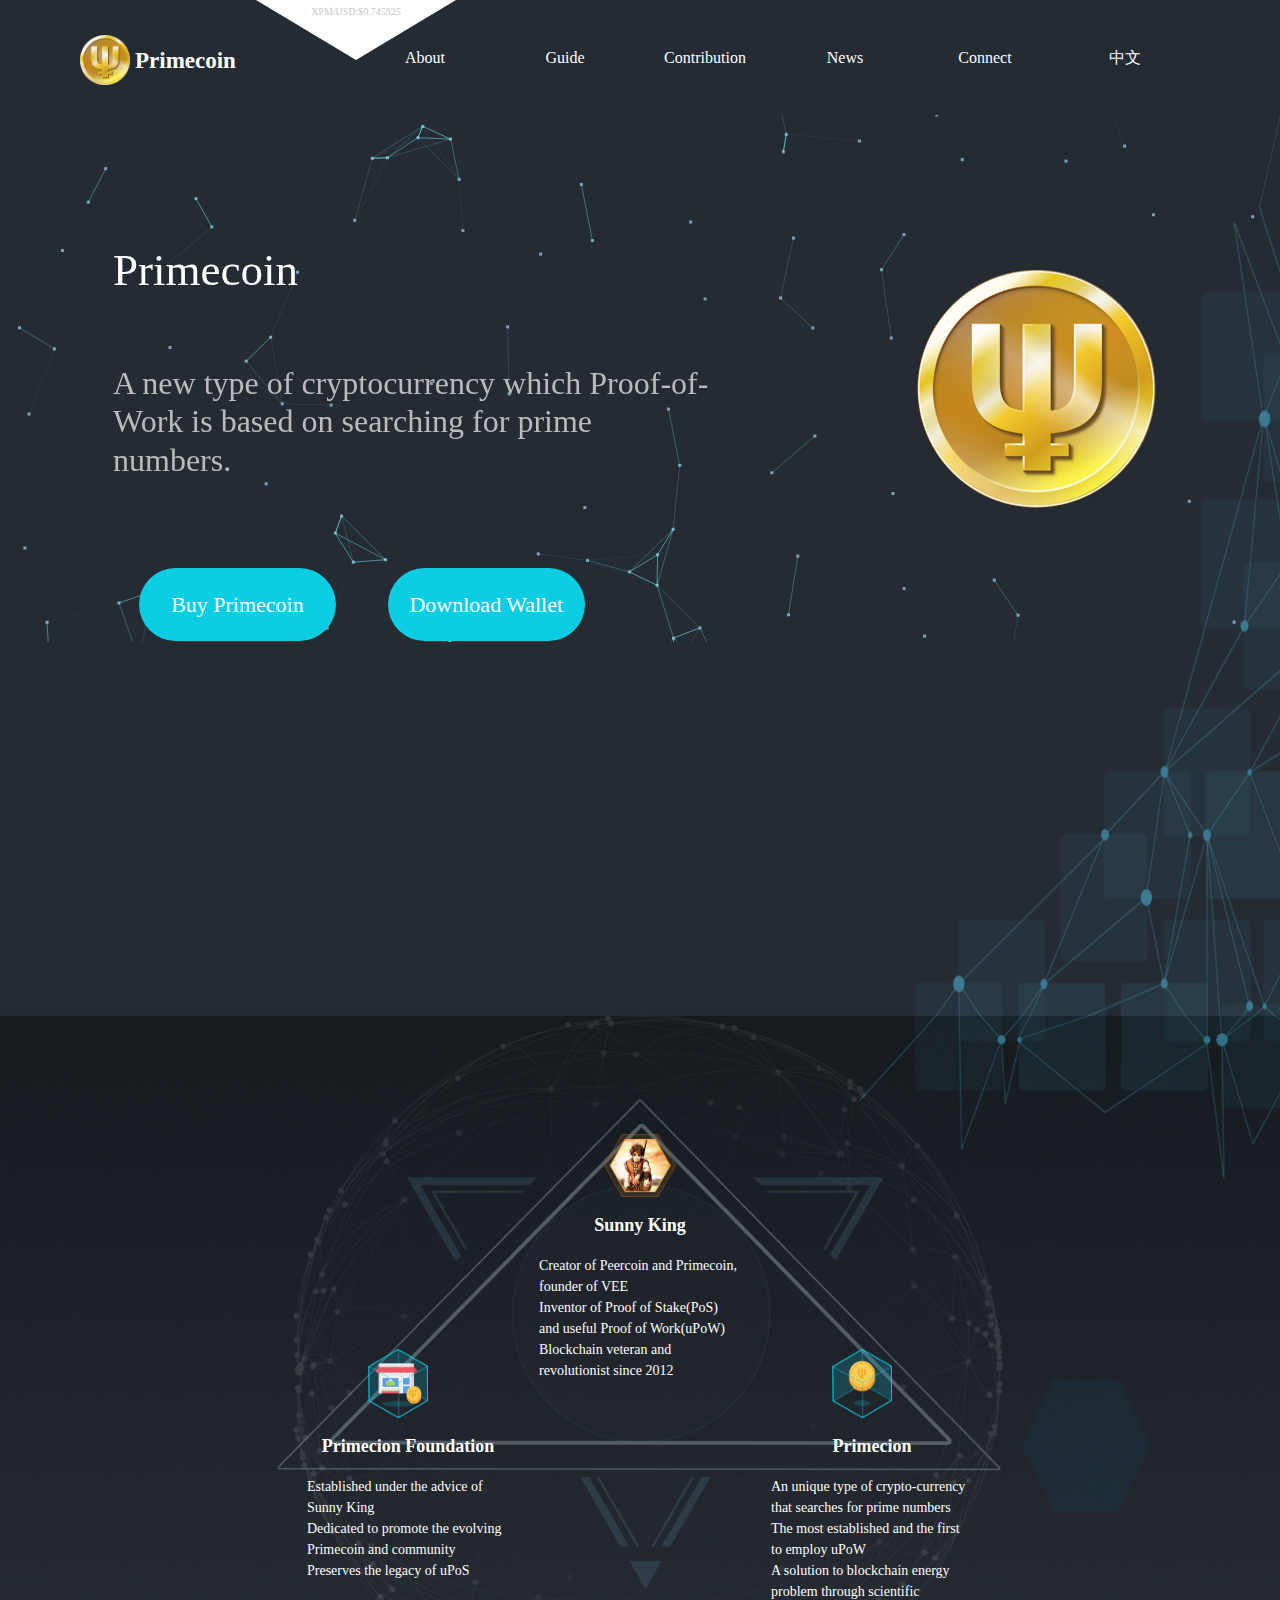
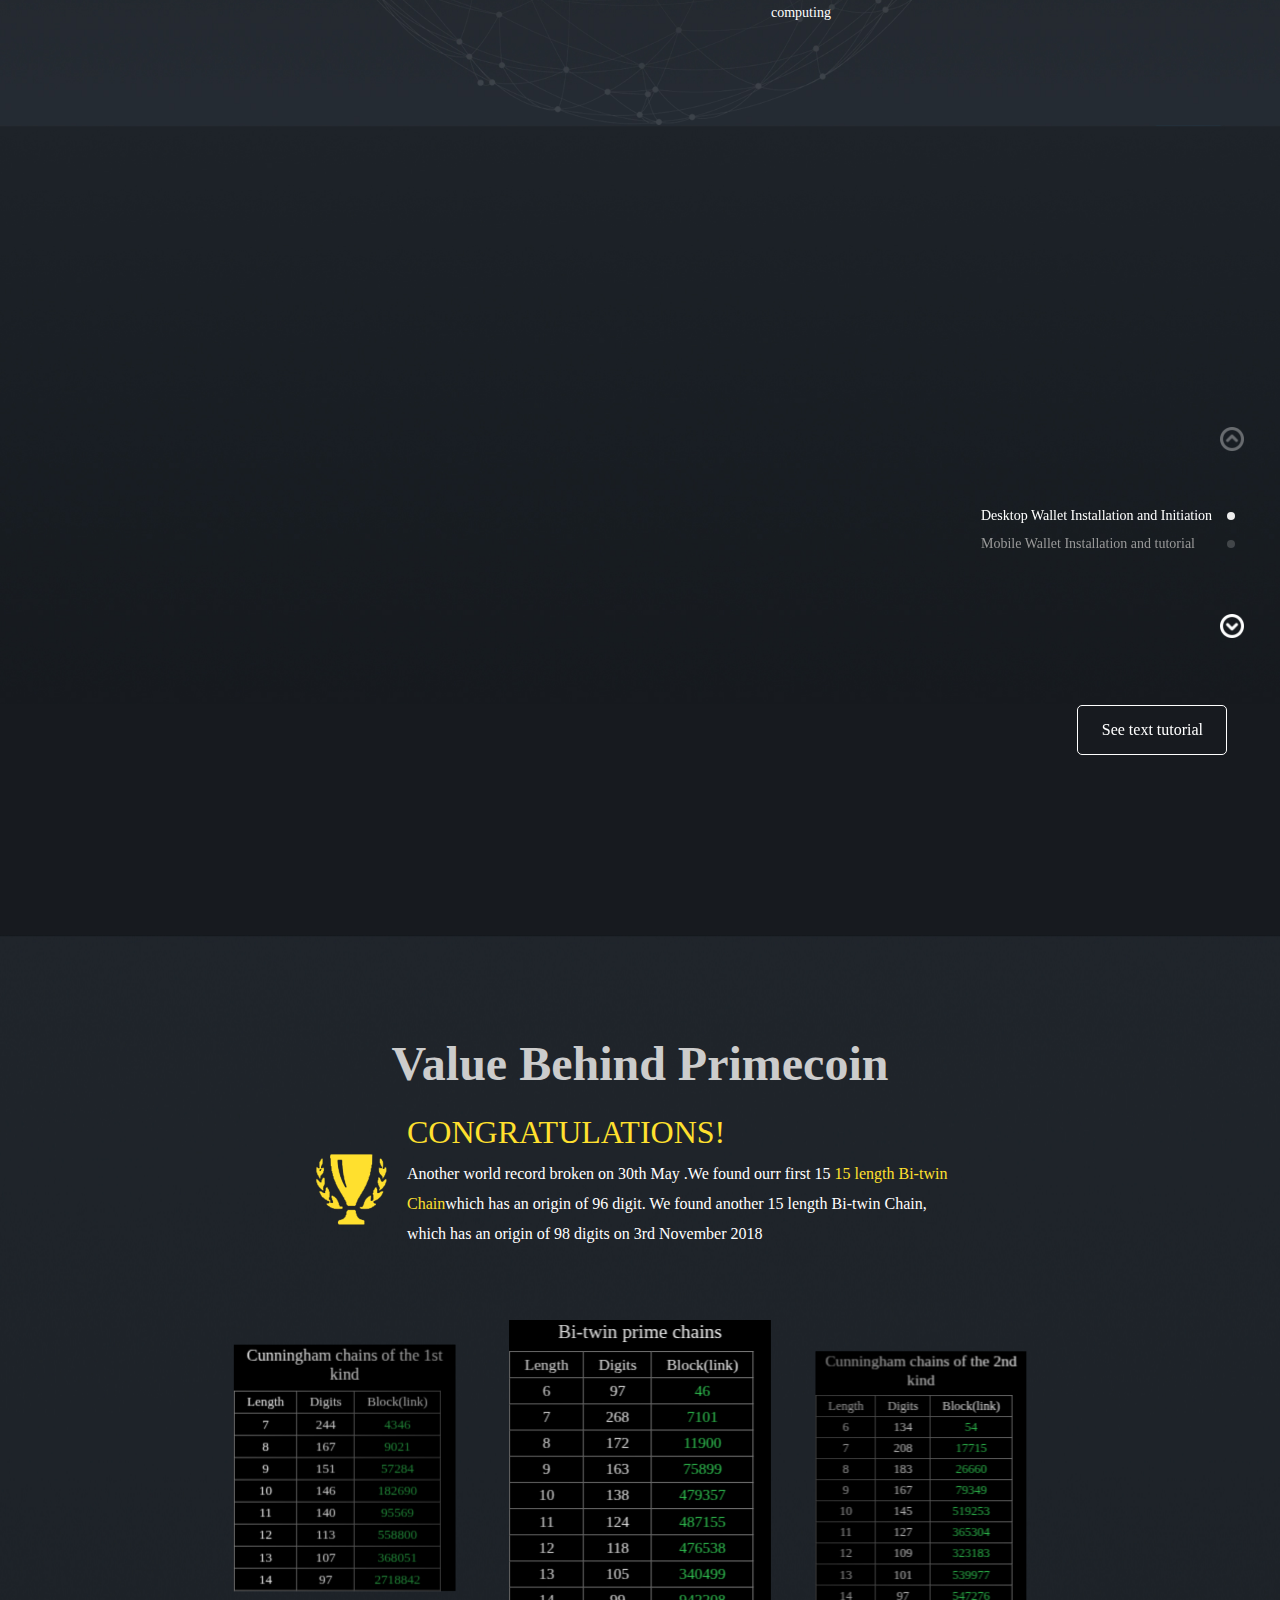
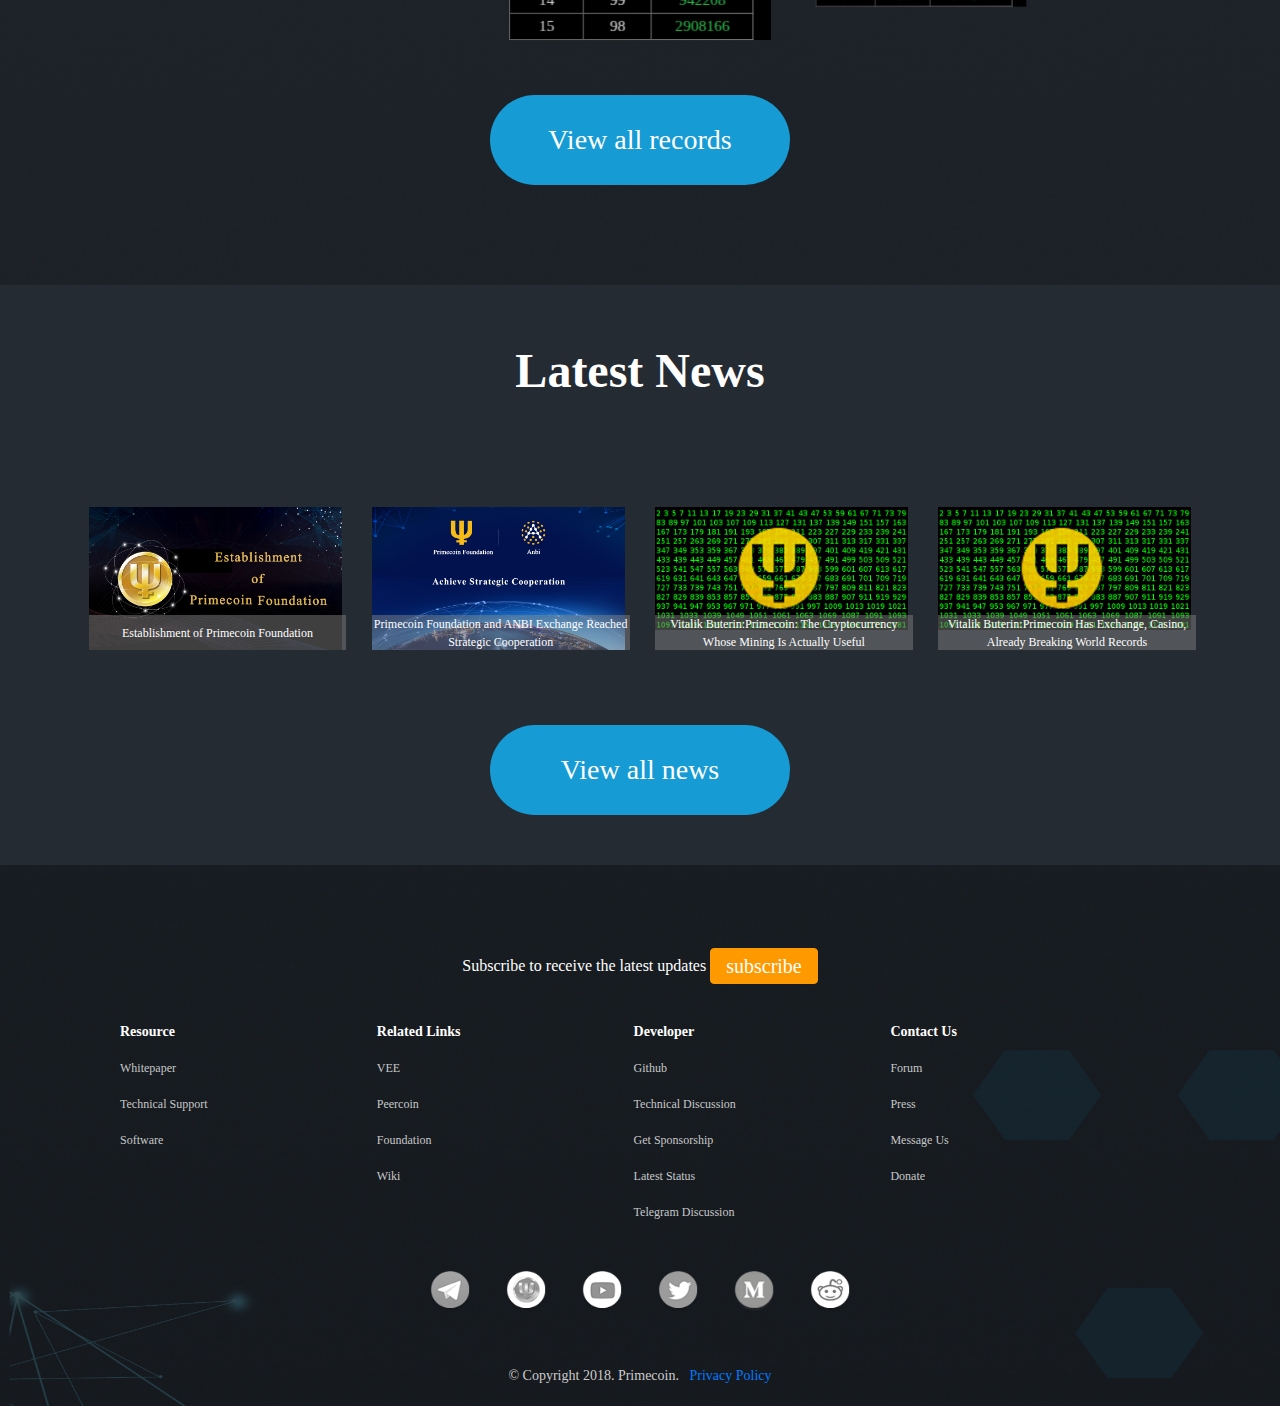
==== index.html @ 9e5e09ff "update" ====
<!DOCTYPE html>
<html lang="en">
<head>
    <meta charset="UTF-8">
    <meta name="viewport" content="maximum-scale=1.0,minimum-scale=1.0,user-scalable=0,width=device-width,initial-scale=1.0"/>
    <title>Primecoin</title>
    <link rel="icon" href="images/logo.png" type="image/x-icon"/>
    <link rel="stylesheet" href="css/swiper.min.css">
    <link rel="stylesheet" href="css/bootstrap.min.css">
    <link rel="stylesheet" href="css/public.css">
    <link rel="stylesheet" href="css/main.css">
    <script src="js/jquery-3.3.1.min.js"></script>
    <style type="text/css">
        #none ,#iphone ,#swiper-iphone{
            display: none;
        }

        .swiper-container {
            width: 100%;
            height:90vh;
            background:url("images/index3.jpg") no-repeat;
            background-size: 100% auto;
        }

        .swiper-slide {
            color: #ffffff;
            display: -webkit-box;
            display: -ms-flexbox;
            display: -webkit-flex;
            display: flex;
            -webkit-box-pack: center;
            -ms-flex-pack: center;
            -webkit-justify-content: center;
            justify-content: center;
            -webkit-box-align: center;
            -ms-flex-align: center;
            -webkit-align-items: center;
            align-items: center;
        }
        .swiper-container  .swiper-slide{
            justify-content: left;
            padding: 60px 100px;
            box-sizing: border-box;
        }
        .swiper-slide iframe{
            height:500px;

        }
        .swiper-slide .text{
            position: fixed;
            left:83%;
        }
        .swiper-container-vertical>.swiper-pagination-bullets{

            right:45px;
        }
        .swiper-container-vertical>.swiper-pagination-bullets .swiper-pagination-bullet{
            margin: 20px 0;

        }
        .swiper-pagination-bullet-active{
            background: #ffffff;
        }
        .swiper-pagination-bullet{
            background:#eeeeee;
        }
        .swiper-container1 {
            width: 100%;
            padding-top: 50px;
            padding-bottom: 50px;
        }
        .swiper-container1  .swiper-slide {
            background-position: center;
            background-size: cover;
             width:270px;
            background:#000;

        }
        .swiper-button-next, .swiper-button-prev{
            top:93%;
        }
        .swiper-button-next{
            left:55%;
        }
        .swiper-button-prev{
            left:10%;
        }
         #prev,  #next{
            position: absolute;
            width: 24px;
            height: 24px;
            top:40%;
            left: calc(100% - 60px);
            background-size: 24px 24px;
            background-image: url("images/Arrow up.png");

        }
        .swiper-container1 {
            width: 100%;
            padding-top: 50px;
            padding-bottom: 50px;
        }
        .swiper-container1 .swiper-slide {
            background-position: center;
            background-size: cover;
            display: block;
            margin: 0 auto;

        }
         #next {
            position: absolute;
            top: 63%;
             background-image: url("images/Arrow Down.png");
        }
         .list{
             position: fixed;
             margin-left:70%;
             line-height: 28px;
             font-size: 14px;
             color: #999999;
         }
         .f{
             color: #fff;
         }
        .button{
             width:150px;
             height: 50px;
             margin-top: 400px;
             display: flex;
             justify-content: center;
             align-items: center;
             border: 1px solid #fff;
             border-radius:5px;
         }
        .Button:hover{
              background-color: #169BD5;
          }
        .Button1:hover{
            background-color: #169BD5;
        }
        h2{
            color: #FF9900;
        }
        table td{
            padding:1px 15px;
        }
        table tr td:nth-child(3){
            color:#34ce57;
        }
        .triangle_border_down{
            width:0;
            height:0;
            border-width:60px 100px 0px;
            border-style:solid;
            border-color:#fff transparent transparent;
            position: absolute;
            top:0;
            /*left: 280px;*/
            font-size:10px;
            display: none;


        }
        .triangle_border_down .price{
            color: #c6c8ca;
            display: block;
            width: 100px;
            position: absolute;
            top:-56px;
            left: -50px;
            text-align: center;
        }
        .triangle_border_down .rise{
            color: #1c7430;
            display: block;
            width: 100px;
            position: absolute;
            top:-35px;
            left:-50px;
            text-align: center;
        }
        .news-bottom{
         padding: 50px;
         box-sizing: border-box;
         background-color: rgba(36, 43, 51, 1);
     }
        .news-bottom-container{
            margin-top: 100px;
     }
        .news-bottom-container a{
            padding-left: 15px;
            padding-right: 15px;
        }
        .news-bottom-container .title{
            width:91%;
            font-size: 12px;
            color: #ffffff;
        }

        .swiper-pagination-custom {
            bottom: 10px;
            left: 0;
            width: 100%;
        }
        .col-md-9{
            max-width: 65%;
        }
        .col-md-3{
            max-width: 24%;
        }

        @media screen and (max-width:768px){
           #none ,#iphone ,#swiper-iphone{
               display: block;
           }
            #block , #web ,#swiper-web{
                display: none;
            }
            .swiper-container  .swiper-slide{
                justify-content: left;
                padding:20px;
            }
            .swiper-slide iframe{
                height: 200px;
            }
            .swiper-container   .swiper-slide p{
                max-height:200px;
                overflow-y: scroll;
                font-size: 12px;
                margin-bottom: 0px;
            }
            .list{
                position: relative;
                margin-left:45px;
                font-size: 12px;
            }

            #prev1,  #next1{
                position: absolute;
                width: 24px;
                height: 24px;
                top:83%;
                left: calc(100% - 60px);
                background-size: 24px 24px;
                background-image: url("images/Arrow up.png");
                outline: none;

            }
            #next1 {
                position: absolute;
                top:95%;
                background-image: url("images/Arrow Down.png");
            }
            .swiper-container-vertical>.swiper-pagination-bullets{
                top:88%;
            }
            .news-bottom {
                padding: 0px;
                padding-top: 20px;
            }
            .news-bottom-container{
                margin-top: 50px;
            }
            .news-bottom-container a{
                padding-left:0px;
                padding-right:0px;
                margin-bottom: 20px;
            }
            .news-bottom-container .title{
                width:100%;
                font-size: 10px;
            }
            .primes-button{
                margin-top: 100px;
            }
            .index-contribution h1 , .news-bottom-title{
                font-size: 30px;
            }
            .index-contribution .text h2 {
                font-size: 26px;
            }
            .index-contribution .text span{
                font-size: 20px;
            }
            .primes-button {
                width: 242px;
                height:60px;
                font-size: 22px;
            }
            .col-md-3{
               max-width: 80%;
            }
            .triangle_border_down{
                border-width:40px 70px 0px;
                font-size:10px;
            }
            .triangle_border_down .price{
                color: #c6c8ca;
                position: absolute;
                top:-40px;
                left: -50px;


            }
            .triangle_border_down .rise{
                color: #1c7430;
                position: absolute;
                top:-25px;
            }

        }
        @media screen and (min-width:1920px){
            .news-bottom-container .title {
                width: 93%;
            }
            .col-md-3{
                max-width: 24%;
            }
        }
        .getAbout{
            position: absolute;
            top: 65vh;
            z-index: -10;
        }

    </style>


</head>

<body>
<nav class="navbar navbar-expand-lg navbar-light bg-light">
    <a class="navbar-brand" href="index.html" id="nav">
        <img src="images/logo.png" alt="">
        <span>Primecoin</span>
    </a>
    <div class="triangle_border_down" id="div_ov_y">
        <p class="price">XPM/USD:$0.745925</p>
        <P class="rise" id="Rise" ></P>
    </div>

    <button class="navbar-toggler" type="button" data-toggle="collapse" data-target="#navbarNavDropdown" aria-controls="navbarNavDropdown" aria-expanded="false" aria-label="Toggle navigation">
        <span class="navbar-toggler-icon"></span>
    </button>
   <!--web-->
    <div class="collapse navbar-collapse" id="navbarNavDropdown">
        <ul class="navbar-nav">
            <li class="nav-item">
                <a class="nav-link td" href="#about" id="toAbout1">About <span class="sr-only">(current)</span></a>
            </li>
            <li class="nav-item">
                <a class="nav-link td" href="#guide" id="toGuide1">Guide</a>
            </li>
            <li class="nav-item">
            <a class="nav-link td" href="#contribution" id="toContribution1">Contribution</a>
        </li>
            <li class="nav-item">
                <a class="nav-link td" href="#news" id="toNews1" >News</a>
            </li>
            <li class="nav-item">
                <a class="nav-link td" href="#connect" id="toConnect1">Connect</a>
            </li>
            <li class="nav-item ">
                <a class="nav-link td" href=" http://www.primecoin.today/"target="_blank" >中文</a>
            </li>
        </ul>
    </div>
</nav>
<script>
  changeDivWidth();
  function changeDivWidth(){
    var lw=$('#nav').offset().left;
    var w = document.getElementById('nav').clientWidth;//获取宽度
    document.getElementById("div_ov_y").style.left=w+lw+20+"px";

  }
</script>
<!--iphone-->
<div class="navBar" id="navBar">
    <ul class="navBar-nav row justify-content-center" id="navBar-nav">
        <li class="nav-item col-2 col-md-2">
            <a class="nav-link td" href="#about" id="toAbout">About</a>
        </li>
        <li class="nav-item col-2 col-md-2">
            <a class="nav-link td" href="index.html#guide" id="toGuide">Guide</a>
        </li>
        <li class="nav-item col-2 col-md-2">
            <a class="nav-link td" href="#contribution" id="toContribution">Contribution</a>
        </li>
        <li class="nav-item col-2 col-md-2">
            <a class="nav-link td" href="#news" id="toNews" >News</a>
        </li>
        <li class="nav-item col-2 col-md-2">
            <a class="nav-link td" href="#connect" id="toConnect">Connect</a>
        </li>
        <li class="nav-item  col-2 col-md-2">
            <a class="nav-link td" href=" http://www.primecoin.today/" target="_blank">中文</a>
        </li>
    </ul>
</div>
<div id="pull">
    <img src="images/takeIn.png" alt="">
</div>
<div id="warp">
    <div class="mydiv row">
        <div class="right col-12 col-md-4" id="iphone">
            <img src="images/logo.png">
        </div>

        <div class="left  col-12 col-md-8 row">
            <h1 class="f">Primecoin</h1>
            <h2 class="b">A  new type of cryptocurrency which Proof-of-Work is based on searching for prime numbers.</h2>
            <a href="https://coincodex.com/crypto/primecoin/exchanges/" class="col-12 col-md-6 col-lg-5" target="_blank"> <span class="f ">Buy Primecoin</span></a>
            <a href="download.html" class=" col-12 col-md-6 col-lg-5"><span class="f ">Download Wallet</span></a>
        </div>
        <div class="right col-12 col-md-4" id="web">
            <img src="images/logo.png">
        </div>
        <!--canvas-->
    <div id="mydiv"></div>
        <a  name="about" class="getAbout"></a>
    </div>
    <div class="index-Two">
    <div class=" index-content f row" id="block">
        <ul class=" col-md-4 col-12 found">
            <a href="about.html#foundation">
                <img src="images/tubiao_Foundation.png" class="img-f">
                <li>
                    <p class="p">Primecion Foundation</p>
                    <p>Established under the advice of Sunny King
                        <br>Dedicated to promote the evolving Primecoin and community
                        <br>Preserves the legacy of uPoS</p>
                </li> </a>
        </ul>
        <ul class=" col-md-4 col-12 sk">
            <a href="about.html#sk" >
                <img src="images/tubiao_sk.png" class="img-s">
                <li>
                    <p class="p"> Sunny King</p>
                    <p>Creator of Peercoin and Primecoin, founder of VEE
                        <br>Inventor of Proof of Stake(PoS) and useful Proof of Work(uPoW)
                        <br>Blockchain veteran and revolutionist since 2012</p>
                </li></a>

        </ul>
        <ul class="col-md-4 col-12 found">

            <a href="about.html#primecoin">
                <img src="images/tubiao_Primecoin.png" class="img-p">
                <li>
                    <p class="p">Primecion</p>
                    <p>An unique type of crypto-currency that searches for prime numbers
                       <br> The most established and the first to employ uPoW
                        <br>A solution to blockchain energy problem through scientific computing</p>
                </li></a>
        </ul>
    </div>
    </div>
    <div class=" index-content f row" id="none">
        <ul class=" col-md-4 col-12 sk">
            <a href="about.html#sk" >
                <img src="images/tubiao_sk.png">
                <li>
                    <p class="p"> Sunny King</p>
                    <p>Creator of Peercoin and Primecoin, founder of VEE
                        Inventor of Proof of Stake(PoS) and useful Proof of Work(uPoW)
                        Blockchain veteran and revolutionist since 2012</p>
                </li></a>

        </ul>
        <ul class=" col-md-4 col-12 found">
            <a href="about.html#foundation">
                <img src="images/tubiao_Foundation.png">
                <li>
                    <p class="p">Primecion Foundation</p>
                    <p>Established under the advice of Sunny King
                        Dedicated to promotethe evolving Primecoin and community
                        Preserves the legacy of uPoS</p>
                </li> </a>
        </ul>
        <ul class="col-md-4 col-12 found">
            <a href="about.html#primecoin">
                <img src="images/tubiao_Primecoin.png">
                <li>
                    <p class="p">Primecion</p>
                    <p>An unique type of crypto-currency that searches for prime numbers
                        <br>The most established and the first to employ uPoW
                        A solution to blockchain energy problem through scientific computing</p>
                </li>
            </a>
        </ul>
    </div>
    <div class="index-center">
        <!-- Swiper -->
        <a href="###" name="guide" style="text-decoration: none;outline: none;">
        <div class="swiper-container"  id="swiper-web">

            <div class="swiper-wrapper" >
                <div class="swiper-slide row  swiper-no-swiping">

                    <iframe class="col-md-9 show" src="https://www.youtube.com/embed/gSufQz_h9xI?rel=0" frameborder="0" allow="accelerometer; autoplay; encrypted-media; gyroscope; picture-in-picture" allowfullscreen></iframe>
                   <div class="list">
                       <li class="f " >Desktop Wallet Installation and Initiation</li>
                       <li >Mobile Wallet Installation and tutorial</li>
                       <!--<li>Wallet tutorial three</li>-->
                       <!--<li>Wallet tutorial four</li>-->
                       <!--<li>Wallet tutorial five</li>-->
                   </div>
                    <div class=" col-md-1 text show">
                        <div class="button Button" >
                        </div>
                    </div>
                    <div class=" col-md-9 hide">
                        <h2>Desktop Wallet Installation and Initiation</h2>
                        <p>After downloading the destop wallet, open the installation file. If you are using Windows or Linux, you need to choose an installation path. For mac, simply drag and drop the file into your applications folder.
                            After the installation is complete, open the wallet app. Depending on your CPU capacity and internet connectivity, it may take from hours to days to download and verify the Primecoin blockchain if you have chosen the full node wallet.
                            After the latest block is downloaded and verified, it will automatically keep synchronized with the rest of the network.
                        </p>
                      <p>
                          To create a wallet, click “request payment”. All the necessary information will appear on the pop-up screen. Please make a backup of these information for your own security. Then, your wallet will appear in the “request payment history” box.
                        </p>

                    </div>
                    <div class=" col-md-1 text hide">
                        <div class="button Button1" >
                        </div>
                    </div>
                </div>
                <div class="swiper-slide row col-12 swiper-no-swiping">

                    <iframe  class="col-md-9 show"src="https://www.youtube.com/embed/LN9oLEewGtU" frameborder="0" allow="accelerometer; autoplay; encrypted-media; gyroscope; picture-in-picture" allowfullscreen></iframe>
                    <div class="list">
                        <li>Desktop Wallet Installation and Initiation</li>
                        <li class="f">Mobile Wallet Installation and tutorial</li>
                        <!--<li>Wallet tutorial three</li>-->
                        <!--<li>Wallet tutorial four</li>-->
                        <!--<li>Wallet tutorial five</li>-->
                    </div>
                    <div class=" col-md-1 text show">
                        <div class="button Button" >
                        </div>
                    </div>
                    <div class="col-md-9 hide">
                        <h2>Mobile Wallet Installation and tutorial</h2>
                      <p>After installation, you have to choose between the default hot wallet, or a cold wallet.
                          To have a cold wallet, you can go to settings, and click on “Switch to Primecoin Cold”.
                          Once you choose cold wallet, you will not be able to reverse the action. After you do so, you should permanently disable all internet connection on your mobile device in order to protect the safety of your private keys.
                          To create a wallet address, click the plus sign button on the bottom left of the main page. You may choose to create a Hierarchical Deterministic wallet address or a normal address in the “others” option. Hierarchical Deterministic To generate HD wallet,
                          click Generate, grant permissions, set a password that only you will remember, and scan a random area with your camera to generate a random key. We highly recommend a backup of this address either by screenshot or by hand. Now you have created a unique address.
                          Provide your address or QR code to your sending party to receive funds. Then, you can make transactions by clicking the send button. To set transaction fee, go to settings, and choose a desired amount in “Default Transaction Fee” section. After sending a transaction,
                          you will be able to view it in your wallet. The transaction is considered complete when the confirmation count reaches your desired non-zero amount. To view how to conduct transactions with a cold wallet, please click the link on the right for another video.</p>
                    </div>
                    <div class="col-md-1 text hide">
                        <div class="button Button1" >
                        </div>
                    </div>
                </div>
                <!--<div class="swiper-slide swiper-no-swiping">Slide 3</div>-->
                <!--<div class="swiper-slide swiper-no-swiping">Slide 4</div>-->
                <!--<div class="swiper-slide swiper-no-swiping">Slide 5</div>-->
            </div>
            <!-- Add Pagination -->

            <div class="swiper-pagination"></div>

            <div class="navigation">
                <div  class="swiper-button-prev" id="prev"></div>
                <div  class="swiper-button-next" id="next"></div>
            </div>
            //to page
            <!--<div class="navigation">-->
                <!--<div  class="swiper-button-prev" ></div>-->
                <!--<div  class="swiper-button-next"></div>-->
            <!--</div>-->

        </div>
            <!--iphone-->
            <div class="swiper-container" id="swiper-iphone">

                <div class="swiper-wrapper" >
                    <div class="swiper-slide row  swiper-no-swiping">

                        <iframe class="col-12" src="https://www.youtube.com/embed/gSufQz_h9xI?rel=0" frameborder="0" allow="accelerometer; autoplay; encrypted-media; gyroscope; picture-in-picture" allowfullscreen></iframe>
                        <div class=" col-12">
                            <p>
                                After downloading the destop wallet, open the installation file. If you are using Windows or Linux, you need to choose an installation path. For mac, simply drag and drop the file into your applications folder. After the installation is complete, open the wallet app. Depending on your CPU capacity and internet connectivity, it may take from hours to days to download and verify the Primecoin blockchain if you have chosen the full node wallet. After the latest block is downloaded and verified, it will automatically keep synchronized with the rest of the network.

                                To create a wallet, click “request payment”. All the necessary information will appear on the pop-up screen. Please make a backup of these information for your own security. Then, your wallet will appear in the “request payment history” box.
                            </p>

                        </div>
                        <div class="list">
                            <li class="f">Desktop Wallet Installation and Initiation</li>
                            <li>Mobile Wallet Installation and tutorial</li>
                            <!--<li>Wallet tutorial three</li>-->
                            <!--<li>Wallet tutorial four</li>-->
                            <!--<li>Wallet tutorial five</li>-->
                        </div>



                    </div>
                    <div class="swiper-slide row  swiper-no-swiping">
                        <iframe  class="col-12" src="https://www.youtube.com/embed/LN9oLEewGtU" frameborder="0" allow="accelerometer; autoplay; encrypted-media; gyroscope; picture-in-picture" allowfullscreen></iframe>
                        <div class=" col-12">
                            <p>
                                After installation, you have to choose between the default hot wallet, or a cold wallet. To have a cold wallet,
                                you can go to settings, and click on “Switch to Primecoin Cold”. Once you choose cold wallet, you will not be able to reverse the action.
                                After you do so, you should permanently disable all internet connection on your mobile device in order to protect the safety of your private keys.
                                To create a wallet address, click the plus sign button on the bottom left of the main page. You may choose to create a Hierarchical Deterministic wallet address or a normal address in the “others” option.
                                Hierarchical Deterministic To generate HD wallet, click Generate, grant permissions, set a password that only you will remember, and scan a random area with your camera to generate a random key. We highly recommend a backup of this address either by screenshot or by hand. Now you have created a unique address. Provide your address or QR code to your sending party to receive funds. Then, you can make transactions by clicking the send button. To set transaction fee, go to settings, and choose a desired amount in “Default Transaction Fee” section. After sending a transaction, you will be able to view it in your wallet. The transaction is considered complete when the confirmation count reaches your desired non-zero amount.
                                To view how to conduct transactions with a cold wallet, please click the link on the right for another video.
                            </p>
                        </div>
                        <div class="list">
                            <li>Desktop Wallet Installation and Initiation</li>
                            <li  class="f">Mobile Wallet Installation and tutorial</li>
                            <!--<li>Wallet tutorial three</li>-->
                            <!--<li>Wallet tutorial four</li>-->
                            <!--<li>Wallet tutorial five</li>-->
                        </div>
                    </div>
                    <!---->
                    <!--<div class="swiper-slide swiper-no-swiping">Slide 3</div>-->
                    <!--<div class="swiper-slide swiper-no-swiping">Slide 4</div>-->
                    <!--<div class="swiper-slide swiper-no-swiping">Slide 5</div>-->
                </div>


                <!-- Add Pagination -->
                <div class="swiper-pagination"></div>
                <div class="navigation">
                    <div  class="swiper-button-prev" id="prev1"></div>
                    <div  class="swiper-button-next" id="next1"></div>
                </div>
            </div>
        </a>
        <a href="###" name="contribution"style="text-decoration: none;outline: none;" >
        <div class="index-contribution" id="Contribution">
           <h1>Value Behind Primecoin</h1>
            <div class="text">
                <img src="images/jb.png">
                <div>
                    <h2>CONGRATULATIONS!</h2>
                    <p>Another world record broken on 30th May .We found ourr first 15
                        <span>15 length Bi-twin Chain</span>which has an origin of 96 digit. We found another 15 length Bi-twin Chain,
                        which has an origin of 98 digits on 3rd November 2018</p>
                </div>
           </div>
            <div class="swiper-container1">
                <div class="swiper-wrapper">
                    <div class="swiper-slide" >
                        <h5>Cunningham chains of the 1st kind</h5>
                       <table border="1";>
                            <tr>
                                <td>Length</td>
                                <td>Digits</td>
                                <td style="color: #fff">Block(link)</td>
                            </tr>
                            <tr>
                                <td>7</td>
                                <td>244</td>
                                <td>4346</td>
                            </tr>
                            <tr>
                                <td>8</td>
                                <td>167</td>
                                <td>9021</td>
                            </tr>
                            <tr>
                                <td>9</td>
                                <td>151</td>
                                <td>57284</td>
                            </tr>
                            <tr>
                                <td>10</td>
                                <td>146</td>
                                <td>182690</td>
                            </tr>
                            <tr>
                                <td>11</td>
                                <td>140</td>
                                <td>95569</td>
                            </tr>
                            <tr>
                                <td>12</td>
                                <td>113</td>
                                <td>558800</td>
                            </tr>
                            <tr>
                                <td>13</td>
                                <td>107</td>
                                <td>368051</td>
                            </tr>
                            <tr>
                                <td>14</td>
                                <td>97</td>
                                <td>2718842</td>
                            </tr>
                        </table>

                </div>
                    <div class="swiper-slide" >
                        <h5>Bi-twin prime chains</h5>
                        <table border="1";>

                        <tr>
                            <td>Length</td>
                            <td>Digits</td>
                            <td style="color: #fff">Block(link)</td>
                        </tr>
                        <tr>
                            <td>6</td>
                            <td>97</td>
                            <td>46</td>
                        </tr>
                        <tr>
                            <td>7</td>
                            <td>268</td>
                            <td>7101</td>
                        </tr>
                        <tr>
                            <td>8</td>
                            <td>172</td>
                            <td>11900</td>
                        </tr>
                        <tr>
                            <td>9</td>
                            <td>163</td>
                            <td>75899</td>
                        </tr>
                        <tr>
                            <td>10</td>
                            <td>138</td>
                            <td>479357</td>
                        </tr>
                        <tr>
                            <td>11</td>
                            <td>124</td>
                            <td>487155</td>
                        </tr>
                        <tr>
                            <td>12</td>
                            <td>118</td>
                            <td>476538</td>
                        </tr>
                        <tr>
                            <td>13</td>
                            <td>105</td>
                            <td>340499</td>
                        </tr>
                        <tr>
                            <td>14</td>
                            <td>99</td>
                            <td>942208</td>
                        </tr>
                        <tr>
                            <td>15</td>
                            <td>98</td>
                            <td>2908166</td>
                        </tr>
                    </table></div>
                    <div class="swiper-slide">
                        <h5>Cunningham chains of the 2nd kind</h5>
                        <table border="1";>

                        <tr>
                            <td>Length</td>
                            <td>Digits</td>
                            <td style="color: #fff">Block(link)</td>
                        </tr>
                        <tr>
                            <td>6</td>
                            <td>134</td>
                            <td>54</td>
                        </tr>
                        <tr>
                            <td>7</td>
                            <td>208</td>
                            <td>17715</td>
                        </tr>
                        <tr>
                            <td>8</td>
                            <td>183</td>
                            <td>26660</td>
                        </tr>
                        <tr>
                            <td>9</td>
                            <td>167</td>
                            <td>79349</td>
                        </tr>
                        <tr>
                            <td>10</td>
                            <td>145</td>
                            <td>519253</td>
                        </tr>
                        <tr>
                            <td>11</td>
                            <td>127</td>
                            <td>365304</td>
                        </tr>
                        <tr>
                            <td>12</td>
                            <td>109</td>
                            <td>323183</td>
                        </tr>
                        <tr>
                            <td>13</td>
                            <td>101</td>
                            <td>539977</td>
                        </tr>
                        <tr>
                            <td>14</td>
                            <td>97</td>
                            <td>547276</td>
                        </tr>
                    </table>
                    </div>
                </div>
            </div>
            <div class="clear"></div>
            <div class="primes-button" style="margin-top: 0px"><a href="https://primes.zone/"  target="_blank">View all records</a></div>
        </div>
        </a>
        <a href="###" name="news" style="text-decoration: none;outline: none;">
        <div class="news-bottom" id="News">
            <p class="news-bottom-title">Latest News</p>
            <div class="row news-bottom-container justify-content-center">
                <a href="FoundNews.html" class="col-8 col-md-3">
                    <img src="images/news/1.jpg" alt="">
                    <div class="title" >Establishment of Primecoin Foundation</div>
                </a>
                <a href="newsOthers.html" class="col-8 col-md-3">
                    <img src="images/news/2.jpg" alt="">
                    <div class="title">Primecoin Foundation and ANBI Exchange Reached Strategic Cooperation</div>
                </a>
                <a target="_blank" href="FoundNews.htmlhttps://bitcoinmagazine.com/articles/primecoin-the-cryptocurrency-whose-mining-is-actually-useful-1373298534/" class="col-8 col-md-3">
                    <img src="images/news/01.png" alt="">
                    <div class="title" >Vitalik Buterin:Primecoin: The Cryptocurrency Whose Mining Is Actually Useful</div>
                </a>
                <a target="_blank " href="https://bitcoinmagazine.com/articles/primecoin-has-exchange-casino-already-breaking-world-records-1373574788/ " class="col-8 col-md-3">
                    <img src="images/news/01.png" alt="">
                    <div class="title">Vitalik Buterin:Primecoin Has Exchange, Casino, Already Breaking World Records</div>
                </a>


            </div>
            <div class="primes-button"><a href="new.html">View all news</a> </div>
        </div>
        </a>
        <div class="footer">
            <!--<p>-->
                <!--Through many of its unique properties, Bitcoin allows exciting uses that could not be covered by any previous-->
                <!--and everyone can take part. Through many of its unique properties-->
            <!--</p>-->
            <div id="subscribe-input-wraper">
                <span class="new-news">Subscribe to receive the latest updates</span>
                <!--<div class="createsend-button "  data-listid="j/03/77D/341/D67FD91990F19504">Subscribe</div>-->
            </div>

            <div class="row" id="list-wraper">
                <ul class="col-6 col-md-3">
                    <li>
                        Resource
                    </li>
                    <li>
                        <a name="connect" target="_blank" href="http://primecoin.io/bin/primecoin-paper.pdf">Whitepaper</a>
                    </li>
                    <li>
                        <a target="_blank" href="http://forum.primecoin.org/c/technical-support">Technical Support</a>
                    </li>
                    <li>
                        <a target="_blank" href="download.html">Software</a>
                    </li>
                </ul>
                <ul class="col-6 col-md-3">
                    <li>
                        Related Links
                    </li>
                    <li>
                        <a target="_blank" href="https://www.vee.tech/">VEE</a>
                    </li>
                    <li>
                        <a target="_blank" href="https://peercoin.net/">Peercoin</a>
                    </li>
                    <li>
                        <a target="_blank" href="http://www.Primecoin.org">Foundation</a>
                    </li>
                    <li>
                        <a target="_blank" href="https://github.com/primecoin/primecoin/wiki">Wiki</a>
                    </li>
                </ul>
                <ul class="col-6 col-md-3">
                    <li>
                        Developer
                    </li>
                    <li>
                        <a target="_blank" href="https://github.com/primecoin/primecoin">Github</a>
                    </li>
                    <li>
                        <a target="_blank" href="http://forum.primecoin.org/c/developer-discussion">Technical Discussion</a>
                    </li>
                    <li>
                        <a target="_blank" href="http://www.Primecoin.org">Get Sponsorship</a>
                    </li>
                    <li>
                        <a target="_blank" href="http://www.Primes.zone">Latest Status</a>
                    </li>
                    <li>
                        <a target="_blank" href="https://t.me/PrimecoinFoundation">Telegram Discussion</a>
                    </li>
                </ul>
                <ul class="col-6 col-md-3">
                    <li>
                        Contact  Us
                    </li>
                    <li>
                        <a target="_blank" href="http://forum.primecoin.org/t/how-to-contact-us/56">Forum</a>
                    </li>
                    <li>
                        <a target="_blank" href="news.html">Press</a>
                    </li>
                    <li>
                        <a target="_blank" href="http://forum.primecoin.org/t/how-to-contact-us/56">Message Us</a>
                    </li>
                    <li>
                        <a target="_blank" href="http://www.primecoin.org/donate.html">Donate</a>
                    </li>

                </ul>

            </div>
            <div class="row justify-content-md-center" id="footer-link">
                <div><a class="footer-link-one" target="_blank" href="https://t.me/PrimecoinFoundation "></a><span>Telegram</span><div class="arrow-down"></div></div>
                <!--<div><a class="footer-link-two" target="_blank" href="https://discord.gg/UTQz4Zq"></a><span>Discord</span><div class="arrow-down"></div></div>-->
                <div><a class="footer-link-three" target="_blank" href="http://forum.primecoin.org"></a><span>Forum</span><div class="arrow-down"></div></div>
                <div><a class="footer-link-four" target="_blank" href="https://www.youtube.com/channel/UCQZpBc1864PakvidBOHFqPw?"></a><span>Youtube</span><div class="arrow-down"></div></div>
                <div><a class="footer-link-five" target="_blank" href=" https://twitter.com/Primecoin_org"></a><span>Twitter</span><div class="arrow-down"></div></div>
                <div><a class="footer-link-seven" target="_blank" href=" https://medium.com/primecoin"></a><span>Medium</span><div class="arrow-down"></div></div>
                <div><a class="footer-link-six" target="_blank" href="https://www.reddit.com/r/primecoin/"></a><span>Reddit</span><div class="arrow-down"></div></div>
            </div>
            <p class="footer-bottom">
                © Copyright 2018. Primecoin.<a href="Privacy.html" style="color: #007bff">&nbsp; &nbsp;Privacy Policy</a>
            </p>
        </div>

    </div>
    <!--modal-->
    <div class="modal fade" id="myModal" tabindex="-1" role="dialog" aria-labelledby="myModalLabel" aria-hidden="true">
        <div class="modal-dialog">
            <div class="modal-content">
                <p>Your help means a lot for the Primecoin Project. If you wish to help the foundation, please pay to the below address.  </p>
                <p style="text-align: center;">Primecoin wallet address:</p>
                <p style="word-wrap: break-word;">APMb1yoFSL8wN4FGSKCJp4EB5BzhfEjwx2</p>
                <img src="images/qrcode.png" alt="" class="qrcode" style="width: 60px;margin-left: calc(50% - 30px);">
                <form id="sub_Form" class="js-cm-form" action="https://www.createsend.com/t/subscribeerror?description=" method="post" data-id="A61C50BEC994754B1D79C5819EC1255C189E7A242C023A36B4EA163EDFD48EEED086B8A1C9AA115FC8987185682F747D77F1B068296A34E192C1EE337F463A56">
                    <p>
                        <label for="field_Email" >Email:</label>
                        <input id="field_Email" name="cm-wdukiy-wdukiy" type="email" class="js-cm-email-input" required />
                    </p>
                    <div>
                        <input id="cm_privacy_consent" name="cm-privacy-consent" required type="checkbox"/>
                        <label for="cm_privacy_consent">I agree to be emailed</label>
                        <input id="cm_privacy_consent_hidden" name="cm-privacy-consent-hidden" type="hidden" value="true" />
                    </div>
                    <p style="margin-bottom: 0">
                        <button class="js-cm-submit-button btn" type="submit">Submit</button>
                    </p>
                </form>
            </div><!-- /.modal-content -->
        </div><!-- /.modal -->

    </div>

</div>
</body>

<script>
  window.onload = function(){
    var wd = parseInt($('body').css('width'));
    var config = {};
  if (wd > 768){
    
    config = {
      vx: 4,
      vy:  4,
      height: 3,
      width: 3,
      count:150,
      color: "121, 162, 185",
      stroke: "130,255,255",
      dist: 6000,
      e_dist: 20000,
      max_conn: 10
    }
  }else{
    
    config = {
      vx: 2,
      vy:  2,
      height: 3,
      width: 3,
      count:50,
      color: "121, 162, 185",
      stroke: "130,255,255",
      dist: 1000,
      e_dist: 2000,
      max_conn: 10
    }
  }
  
      CanvasParticle(config);

  }
</script>
<script type="text/javascript" src="js/canvas-particle.js"></script>
<script src="js/popper.min.js"></script>
<script src="js/bootstrap.min.js"></script>
<script src="js/public.js"></script>
<script>
    function getData(){
    $.ajax({
      type: "GET",
      url: "https://api.coinmarketcap.com/v2/ticker/42/",
      success: function(res){
        var rate = res.data.quotes.USD.price.toFixed(6);
        var increase = res.data.quotes.USD.percent_change_24h.toFixed(2);
        if (increase >= 0){
          $('#Rise').html('(+'+increase+'%)');
          $('#Rise').css({'color':'red'});
        }else{
          $('#Rise').html('('+increase+'%)');
          $('#Rise').css({'color':'#1c7430'});
        }
        $('.triangle_border_down .price').html('XPM/USD:$'+rate);
      }
    });
  }
  getData();
  // setInterval(getData,5000);
  

</script>


<!-- Swiper JS -->
<script src="js/swiper.min.js"></script>
<!-- Initialize Swiper -->
<script>
  var swiper = new Swiper('.swiper-container', {
    direction: 'vertical',
    pagination: {
      el: '.swiper-pagination',
      clickable: true,



    },
    navigation: {
      nextEl: '.swiper-button-next',
      prevEl: '.swiper-button-prev',
    },


  });






function handleScrollAbout(){
      var bodyHeight = $('body').height();
      var footerHeight = $('.index-content').height();
      var documentHeight = $(document).height();

      if ($(document).scrollTop() - bodyHeight + 300 >= 0){
          $('.navbar-light .navbar-nav .active>.nav-link').css({"font-size":"16px","text-decoration":"none"});
          if ($('body').width() >= 768){
              $('#toAbout,#toAbout1').css({"border-radius":"10px","border":"2px solid #ef6b00","border-image": "linear-gradient(#ef6b00,#efca00) 20 20"});
              $('#toConnect,#toContribution,#toNews,#toGuide,#toConnect1,#toContribution1,#toNews1,#toGuide1').css({"font-size":"16px","text-decoration":"none","borner":"none"});

          }else{
              $('#toAbout,#toAbout1').css({"font-size":"12px","text-decoration":"underline","border":"none"});
              $('#toConnect,#toContribution,#toNews,#toGuide,#toConnect1,#toContribution1,#toNews1,#toGuide1').css({"font-size":"10px","text-decoration":"none"});

          }

      }else{
          if ($('body').width() >= 768){
              $('.navbar-light .navbar-nav .active>.nav-link').css({"font-size":"16px","text-decoration":"none","font-weight":"normal"});
              $('#toAbout,#toAbout1').css({"font-size":"16px","text-decoration":"none","font-weight":"normal","border":"none"});

          }else{
              $('.navbar-light .navbar-nav .active>.nav-link').css({"font-size":"10px","text-decoration":"none","font-weight":"normal"});
              $('#toAbout,#toAbout1').css({"font-size":"10px","text-decoration":"none","font-weight":"normal"});

          }
      }
  }
  function handleScrollGuide(){
      var bodyHeight = $('body').height();
      var changeHeight = $('.index-center').height();
      var documentHeight = $(document).height();

      if ($(document).scrollTop() >= (documentHeight-changeHeight-200)){
          if ($('body').width() >= 768){
              $('.navbar-light .navbar-nav .active>.nav-link').css({"font-size":"16px","text-decoration":"none"});
              $('#toGuide,#toGuide1').css({"border-radius":"10px","border":"2px solid #ef6b00","border-image": "linear-gradient(#ef6b00,#efca00) 20 20"});
              $('#toAbout,#toAbout1,#toContribution,#toContribution1,#toNews,#toNews1,#toConnect,#toConnect1').css({"font-size":"16px","text-decoration":"none","border":"none"});


          }else{
              $('.navbar-light .navbar-nav .active>.nav-link').css({"font-size":"10px","text-decoration":"none"});
              $('#toGuide,#toGuide1').css({"font-size":"12px","text-decoration":"underline","border":"none"});
              $('#toAbout,#toAbout1,#toContribution,#toContribution1,#toNews,#toNews1,#toConnect,#toConnect1').css({"font-size":"10px","text-decoration":"none"});

          }

      }else{
          if ($('body').width() >= 768){
              $('.navbar-light .navbar-nav .active>.nav-link').css({"font-size":"16px","text-decoration":"none","font-weight":"normal"});
              $('#toGuide,#toGuide1').css({"font-size":"16px","text-decoration":"none","font-weight":"normal","border":"none"});

          }else{
              $('.navbar-light .navbar-nav .active>.nav-link').css({"font-size":"10px","text-decoration":"none","font-weight":"normal"});
              $('#toGuide,#toGuide1').css({"font-size":"10px","text-decoration":"none","font-weight":"normal"});

          }

      }
  }
  function handleScrollContribution(){
      var bodyHeight = $('body').height();
      var changeHeight = $('.index-center').height();
      var documentHeight = $(document).height();

      if ($(document).scrollTop()  >= (changeHeight-bodyHeight-10)){
          if ($('body').width() > 768){
              $('.navbar-light .navbar-nav .active>.nav-link').css({"font-size":"16px","text-decoration":"underline"});
              $('#toContribution,#toContribution1').css({"border-radius":"10px","border":"2px solid #ef6b00","border-image": "linear-gradient(#ef6b00,#efca00) 20 20"});
              $('#toAbout,#toAbout1,#toGuide,#toGuide1,#toNews,#toNews1,#toConnect,#toConnect1').css({"font-size":"16px","text-decoration":"none","border":"none"});

          }else{
              $('.navbar-light .navbar-nav .active>.nav-link').css({"font-size":"16px","text-decoration":"none"});
              $('#toContribution,#toContribution1').css({"font-size":"12px","text-decoration":"underline","border":"none"});
              $('#toAbout,#toAbout1,#toGuide,#toGuide1,#toNews,#toNews1,#toConnect,#toConnect1').css({"font-size":"10px","text-decoration":"none","border":"none"});

          }

      }else{
          if ($('body').width() > 768){
              $('.navbar-light .navbar-nav .active>.nav-link').css({"font-size":"16px","text-decoration":"none","font-weight":"normal"});
              $('#toContribution,#toContribution1').css({"font-size":"16px","text-decoration":"none","font-weight":"normal"});

          }else{
              $('.navbar-light .navbar-nav .active>.nav-link').css({"font-size":"10px","text-decoration":"none","font-weight":"normal"});
              $('#toContribution,#toContribution1').css({"font-size":"10px","text-decoration":"none","font-weight":"normal"});

          }

      }
  }
  function handleScrollNews(){
      var bodyHeight = $('body').height();
      var footerHeight = $('.footer').height();
      var documentHeight = $(document).height();
      var sliderHeight=$(".swiper-container").height()

      if ($(document).scrollTop()  >= (documentHeight-bodyHeight-sliderHeight)){
          if ($('body').width() > 768){
              $('.navbar-light .navbar-nav .active>.nav-link').css({"font-size":"16px","text-decoration":"underline"});
              $('#toNews,#toNews1').css({"border-radius":"10px","border":"2px solid #ef6b00","border-image": "linear-gradient(#ef6b00,#efca00) 20 20"});
              $('#toAbout,#toAbout1,#toGuide,#toGuide1,#toContribution,#toContribution1,#toConnect,#toConnect1').css({"font-size":"16px","text-decoration":"none","border":"none"});

          } else{
              $('.navbar-light .navbar-nav .active>.nav-link').css({"font-size":"16px","text-decoration":"none"});
              $('#toNews,#toNews1').css({"font-size":"12px","text-decoration":"underline","border":"none"});
              $('#toAbout,#toAbout1,#toGuide,#toGuide1,#toContribution,#toContribution1,#toConnect,#toConnect1').css({"font-size":"10px","text-decoration":"none"});
          }

      }else{
          if ($('body').width() > 768){
              $('.navbar-light .navbar-nav .active>.nav-link').css({"font-size":"16px","text-decoration":"none","font-weight":"normal"});
              $('#toNews,#toNews1').css({"font-size":"16px","text-decoration":"none","font-weight":"normal"});
          }else{
              $('.navbar-light .navbar-nav .active>.nav-link').css({"font-size":"10px","text-decoration":"none","font-weight":"normal"});
              $('#toNews,#toNews1').css({"font-size":"10px","text-decoration":"none","font-weight":"normal"});
          }

      }
  }
  function handleScrollConnect(){
      var bodyHeight = $('body').height();
      var footerHeight = $('.footer').height();
      var documentHeight = $(document).height();

      if ($(document).scrollTop()  >= (documentHeight-footerHeight-bodyHeight+300)){
          if ($('body').width() > 768){
              $('.navbar-light .navbar-nav .active>.nav-link').css({"font-size":"16px","text-decoration":"underline"});
              $('#toConnect,#toConnect1').css({"border-radius":"10px","border":"2px solid #ef6b00","border-image": "linear-gradient(#ef6b00,#efca00) 20 20"});
              $('#toAbout,#toAbout1,#toGuide,#toGuide1,#toContribution,#toContribution1,#toNews,#toNews1').css({"font-size":"16px","text-decoration":"none","border":"none"});

          }else{
              $('.navbar-light .navbar-nav .active>.nav-link').css({"font-size":"16px","text-decoration":"none"});
              $('#toConnect,#toConnect1').css({"font-size":"12px","text-decoration":"underline","border":"none"});
              $('#toAbout,#toAbout1,#toGuide,#toGuide1,#toContribution,#toContribution1,#toNews,#toNews1').css({"font-size":"10px","text-decoration":"none"});

          }

      }else{
          if ($('body').width() > 768){
              $('.navbar-light .navbar-nav .active>.nav-link').css({"font-size":"16px","text-decoration":"none","font-weight":"normal"});
              $('#toConnect,#toConnect1').css({"font-size":"16px","text-decoration":"none","font-weight":"normal"});

          }else{
              $('.navbar-light .navbar-nav .active>.nav-link').css({"font-size":"10px","text-decoration":"none","font-weight":"normal"});
              $('#toConnect,#toConnect1').css({"font-size":"10px","text-decoration":"none","font-weight":"normal"});

          }

      }
  }
  function handlePrice(){
    var bodyHeight = $('body').height();
    var navHeight = $('.navbar').height();
    var documentHeight = $(document).height();
    if ($(document).scrollTop() >= 100){
        $('.triangle_border_down').fadeOut(100);
    }else{
      $('.triangle_border_down').fadeIn(100);
    }
  }

  handlePrice();
  handleScrollAbout();
  handleScrollGuide();
  handleScrollContribution();
  handleScrollNews();
  handleScrollConnect();
  $(document).scroll(function () {
    handlePrice();
    handleScrollAbout();
    handleScrollGuide();
    handleScrollContribution();
    handleScrollNews();
    handleScrollConnect();
  });

</script>
<script>
    var myswiper = new Swiper('.swiper-container1', {
        effect: 'coverflow',
        grabCursor: true,
        centeredSlides: true,
        slidesPerView: 'auto',
        initialSlide:1,
        coverflowEffect: {
            rotate:0,
            stretch:0,
            depth: 100,
            modifier:3,
            slideShadows :true,
        }

    });
</script>
<script>
  $(".Button").html("See text tutorial")
  $(".hide").hide()
  $(".Button").click(function() {
          this.innerHTML == "See video tutorial"
          $(".show").hide();
          $(".hide").show()
      }

  )
  $(".Button1").html("See video tutorial")
  $(".Button1").click(
      function() {
          this.innerHTML == "See text tutorial"
          $(".show").show();
          $(".hide").hide()

      }
  )





</script>
<script>
    $(function(){
        $("#toAbout1").click(function(){
            if (location.pathname.replace(/^\//, '') == this.pathname.replace(/^\//, '') && location.hostname == this.hostname) {
                var $target = $(this.hash);
                $target = $target.length && $target || $('[name=' + this.hash.slice(1) + ']');
                if ($target.length) {
                    var targetOffset = $target.offset().top;
                    $('html,body').animate({scrollTop: targetOffset+310},1000);
                    return false;
                }
            }
        });
        $("#toGuide1").click(function(){
            if (location.pathname.replace(/^\//, '') == this.pathname.replace(/^\//, '') && location.hostname == this.hostname) {
                var $target = $(this.hash);
                $target = $target.length && $target || $('[name=' + this.hash.slice(1) + ']');
                if ($target.length) {
                    var targetOffset = $target.offset().top;
                    $('html,body').animate({scrollTop: targetOffset-100},1000);
                    return false;
                }
            }
        });
        $("#toContribution1").click(function(){
            if (location.pathname.replace(/^\//, '') == this.pathname.replace(/^\//, '') && location.hostname == this.hostname) {
                var $target = $(this.hash);
                $target = $target.length && $target || $('[name=' + this.hash.slice(1) + ']');
                if ($target.length) {
                    var targetOffset = $target.offset().top;
                    $('html,body').animate({scrollTop: targetOffset-30},1000);
                    return false;
                }
            }
        });
        $("#toNews1").click(function(){
            if (location.pathname.replace(/^\//, '') == this.pathname.replace(/^\//, '') && location.hostname == this.hostname) {
                var $target = $(this.hash);
                $target = $target.length && $target || $('[name=' + this.hash.slice(1) + ']');
                if ($target.length) {
                    var targetOffset = $target.offset().top;
                    $('html,body').animate({scrollTop: targetOffset-100},1000);
                    return false;
                }
            }
        });
        $("#toConnect1").click(function(){
            if (location.pathname.replace(/^\//, '') == this.pathname.replace(/^\//, '') && location.hostname == this.hostname) {
                var $target = $(this.hash);
                $target = $target.length && $target || $('[name=' + this.hash.slice(1) + ']');
                if ($target.length) {
                    var targetOffset = $target.offset().top;
                    $('html,body').animate({scrollTop: targetOffset},1000);
                    return false;
                }
            }
        });
    });
</script>



</html>
---- css/public.css ----
body{
    width: 100%;
    overflow-x: hidden;
}
.navbar-brand{
    paddding-top: 0;
}

.navbar-toggler{
    display: none;
}

.navbar-expand-lg{
    width: 100%;
    box-sizing: border-box;
    padding: 30px 80px;
    background-color: #242b33 !important;
    position: fixed;
    top: 0;
    left: 0;
    z-index: 999;

}
.navbar-brand img{
    width: 50px;
}
.navbar-brand span{
    font-size: 23px;
    font-weight: bold;
    color: #fff;
    position: relative;
    top: 3px;
}
.navbar-expand-lg .navbar-collapse{
    position: relative;
}
#pull{
    display: none;
    position: fixed;
    top: 115px;
    right: 0;
    height: 50px;
    background-color: rgba(0,0,0,0.2);
    cursor: pointer;
    z-index: 999999999999999999999999;
}
#pull img{
    width: 30px;
    margin-top: 10px;
}
#navBar{
    width: 100%;
    position: fixed;
    right: -100%;
    top: 115px;
    z-index: 999999999999999;
    font-size: 16px;
    display: none;
    border: 1px solid #072538;
    box-sizing: border-box;
}
.navBar .navBar-nav{
    overflow: hidden;
    background-color: rgba(255,255,255,0.3);
    padding: 0;
    margin: 0;
}
.navBar .navBar-nav .nav-item{
    display: inline-block;
    float: left;
    box-sizing: border-box;
}
/*.navBar .navBar-nav .nav-item .td:hover{*/
    /*text-decoration:underline;*/
    /*font-size:24px;*/
    /*transition:0.5s;*/
/*}*/
.navBar .navBar-nav .nav-link:hover{
    color: #0fd6f3;
}
.navBar .navBar-nav .nav-link:link{
    color: #fff;
}
.navBar .navBar-nav .nav-link:visited{
    color: #fff;
}
.navBar .navBar-nav .nav-link{
    color: #fff;
    padding: 0 10px;
    height: 50px;
    line-height: 50px;
    text-align: center;
}
.navbar-expand-lg .navbar-nav{
    position: absolute;
    right: 0;
    font-size: 16px;
    /*font-weight: bold;*/
}
.navbar-light .navbar-nav .nav-link:hover{
    color: #0fd6f3;
}
.navbar-light .navbar-nav .nav-link:link{
    color: #fff;
}
.navbar-light .navbar-nav .nav-link:visited{
    color: #fff;
}
.navbar-light .navbar-nav .nav-link{
    color: #fff;
    padding: 0 10px;
    height: 50px;
    line-height: 50px;
}
.navbar-light .nav-download{
    display: inline-block;
    height: 50px;
    line-height: 50px;
    /*padding: 0 15px;*/
    -webkit-border-radius: 5px;
    -moz-border-radius: 5px;
    border-radius: 5px;
    background-color: #0dcde2;
    margin-left: 20px;
}
.navbar-light .nav-download:hover{
    background-color: #0fd6f3;
}
.navbar-light .navbar-nav .td{
    padding: 0;
    width: 130px;
    margin-right: 10px;
    text-align: center;
}

.nav-download .nav-link{
    text-align: center;
}

.navbar-light .navbar-nav .active>.nav-link, .navbar-light .navbar-nav .nav-link.active, .navbar-light .navbar-nav .nav-link.show, .navbar-light .navbar-nav .show>.nav-link{
    color: #0fd6f3;
}
.navbar-light .navbar-toggler{
    border-color: #fff;
    background-color: #fff;
    outline: none;
}
.navBar .nav-download{
    display: inline-block;
    width: 70px;
    height: 50px;
    line-height: 50px;
    /*padding: 0 15px;*/
}
.navBar .navBar-nav .nav-download .nav-link{
    text-align: center;
    overflow: hidden;
    height: 40px;
    line-height: 40px;
    -webkit-border-radius: 5px;
    -moz-border-radius: 5px;
    border-radius: 5px;
    background-color:#0dcde2;
    margin-top: 5px;
}
.navBar .navBar-nav .nav-download .nav-link:hover{
    background: #0fd6f3;
}

.navbar-light .navBar-nav .active>.nav-link, .navbar-light .navBar-nav .nav-link.active, .navbar-light .navBar-nav .nav-link.show, .navbar-light .navBar-nav .show>.nav-link{
    color: #0fd6f3;
}
.navbar-light .navbar-toggler{
    border-color: #fff;
    background-color: #fff;
    outline: none;
}
.posi-wallet img{
    height: 20px;
    margin-top: -2px;
}
.posi-wallet{
    font-size: 14px;
    color: #fff;
}
.navbar-brand{
    padding-bottom: 0;
}
.footer{
    width: 100%;
    padding: 0 120px;
    padding-top: 60px;
    box-sizing: border-box;
    background:url("../images/index6.jpg") no-repeat;
    background-size: 100% 100%;

    color: #fff;
}
#subscribe-input{
    border-top-left-radius: 5px;
    border-bottom-left-radius: 5px;
}
.getNews{
    line-height: 38px;
    font-size: 14px;
    margin: 0 auto;
    font-weight: 600;
}
#subscribe-input-wraper{
    max-width: 700px;
    margin: 30px auto;
    text-align: center;
}
.subscribe-input-container{
    margin: 0 auto;
}
.input-group-append{
    position: relative;
    z-index: 9;
}
.input-group-append img{
    height: 20px;
    position: absolute;
    top: 9px;
    left: -30px;
}
#list-wraper ul{
    text-align: left;
}
#list-wraper ul li{
    color: #fff;
    margin-bottom: 15px;
    font-size: 14px;
    font-weight: 600;
}
#list-wraper ul li a{
    color: #c6c8ca;
    font-size: 12px;
    font-weight: normal;
    text-decoration-line: none;
    outline: none;
}
#list-wraper ul li a:hover{
    color: #fff;
}
#footer-link{
    max-width: 550px;
    margin: 0 auto;
}
#footer-link div{
    padding: 18px;
 }
#footer-link div a{
    display: block;
    width: 40px;
    height: 40px;
}
#footer-link div .footer-link-one{
    background: url("../images/1.png") no-repeat;
    background-size: 100% 100%;
}
#footer-link div .footer-link-one:hover{
    background: url("../images/7.png") no-repeat;
    background-size: 100% 100%;
}
#footer-link div .footer-link-two{
    background: url("../images/2.png") no-repeat;
    background-size: 100% 100%;
}
#footer-link div .footer-link-two:hover{
    background: url("../images/8.png") no-repeat;
    background-size: 100% 100%;
}
#footer-link div .footer-link-three{
    background: url("../images/3.png") no-repeat;
    background-size: 100% 100%;
}
#footer-link div .footer-link-three:hover{
    background: url("../images/9.png") no-repeat;
    background-size: 100% 100%;
}
#footer-link div .footer-link-four{
    background: url("../images/4.png") no-repeat;
    background-size: 100% 100%;
}
#footer-link div .footer-link-four:hover{
    background: url("../images/10.png") no-repeat;
    background-size: 100% 100%;
}
#footer-link div .footer-link-five{
    background: url("../images/5.png") no-repeat;
    background-size: 100% 100%;
}
#footer-link div .footer-link-five:hover{
    background: url("../images/11.png") no-repeat;
    background-size: 100% 100%;
}
#footer-link div .footer-link-six{
    background: url("../images/6.png") no-repeat;
    background-size: 100% 100%;
}
#footer-link div .footer-link-six:hover{
    background: url("../images/12.png") no-repeat;
    background-size: 100% 100%;
}
#footer-link div .footer-link-seven{
    background: url("../images/13.png") no-repeat;
    background-size: 100% 100%;
}
#footer-link div .footer-link-seven:hover {
    background: url("../images/14.png") no-repeat;
    background-size: 100% 100%;
}

#footer-link div{
    position: relative;
}

 #footer-link div span{
    width:60px;
    height:15px;
    text-align: center;
     font-size:10px;
    border-radius: 3px;
    color:rgba(255,255,255,0.6);
    position: absolute;
    left:10px;
     top:0px;
    background:rgba(0,160,196,0.7);
    display: none;

}
#footer-link div:hover span{
    display: block;
}
/*#footer-link div:hover .arrow-down{*/
    /*display: block;*/
/*}*/
/*#footer-link div .arrow-down {*/
    /*width: 0;*/
    /*height: 0;*/
    /*border-left:5px solid transparent;*/
    /*border-right: 5px solid transparent;*/
    /*border-top: 5px solid rgba(0,160,196,0.77);*/
    /*position: absolute;*/
    /*left:26px;*/
    /*top:5px;*/
    /*display: none;*/
/*}*/





.arrow_box{
    animation: glow 0.6s ease-out 4;
}
@keyframes glow {
    0% {
        border-color: #0fd6f3;
        box-shadow: 0 0 5px rgba(15,214,243,.2), inset 0 0 5px rgba(15,214,243,.1), 0 1px 0 #0fd6f3;
    }
    100% {
        border-color: #0fd6f3;
        box-shadow: 0 0 20px rgba(15,214,243,.6), inset 0 0 10px rgba(15,214,243,.4), 0 1px 0 #0fd6f3;
    }
}







.footer-bottom{
    width: 100%;
    text-align: center;
    font-weight: normal;
    font-size: 14px;
    color: #ccc;
    padding-bottom: 20px;
    margin-bottom: 0;
}
.btn-primary{
    background-color:rgba(255, 153, 0, 1);
    border-color:rgba(255, 153, 0, 1);
}
.btn-primary:hover{
    color:#fff;
    background-color:rgba(255, 153, 0, 1);
    border-color:rgba(255, 153, 0, 1);
}
.btn-primary.focus,.btn-primary:focus{
     box-shadow:0 0 0 .2rem rgba(13,220,235,.5);
}
.btn-primary.disabled,.btn-primary:disabled{
    color:#fff;
    background-color:#09DEF3;
    border-color:#09DEF3;
}
.btn-primary:not(:disabled):not(.disabled).active,.btn-primary:not(:disabled):not(.disabled):active,.show>.btn-primary.dropdown-toggle{
    color:#fff;
    background-color:#09DEF3;
    border-color:#09DEF3;
}
.btn-primary:not(:disabled):not(.disabled).active:focus,.btn-primary:not(:disabled):not(.disabled):active:focus,.show>.btn-primary.dropdown-toggle:focus{
    box-shadow:0 0 0 .2rem rgba(13,220,235,.5);
}
.form-control:focus{
    box-shadow:0 0 0 .2rem rgba(13,220,235,.5);
}
.new-news{
    position: relative;
    top: -6px;
}
/*modal*/
#myModal{
    width: 100%;
    height: 100%;
    position: fixed;
    left: 0;
    top: 0;
    border-radius: 5px;
    z-index: 999999;

}
#myModal .modal-content{
    padding: 20px;
    box-sizing: border-box;
}
#myModal .modal-content #field_Email {
    width: 70%;
    height: 30px;
    margin-top:10px;
    border: 1px solid #f5f5f5;
    border-radius: 5px;
    background: #f5f5f5;

}
#myModal P ,#sub_Form{
    color: #333;
}

#myModal .modal-dialog  {
    padding:20px 28px 10px 28px;
    box-sizing: border-box;
    font-size:16px;
    font-weight: normal;
    text-align: center;
}

#myModal .modal-content .btn {
    /*width: 20%;*/
    height:32px;
    color: #ffffff;
    background: #0dc8e2;
    border:none;
}

/*.selectshake{*/

/*}*/

@media screen and (max-width: 992px){
    #navBar{
        display: block;
    }
    #pull{
        display: block;
    }
    .navbar-expand-lg .navbar-collapse{
        position: static;
    }
    .navbar-expand-lg .navBar-nav{
        position: static;
        /*right: 0;*/
        font-size: 16px;
        /*font-weight: bold;*/
    }
    .navbar-light .navBar-nav .nav-link{
        padding: 10px 10px;
        line-height: 30px;
    }
}
@media screen and (max-width: 768px) {

    body,html{
        width: 100%;
        height: 100%;
    }
    .navbar-toggler{
        font-size: 12px;
    }
    .navbar-expand-lg{
        padding: 10px 15px;
    }
    .navbar-brand span{
        font-size: 18px;
        top: 2px;
    }
    .navbar-brand img{
        width: 34px;
    }
    .navbar-expand-lg .navBar-nav .nav-item{
        font-size: 14px;
    }

    .posi-wallet{
        color: #fff;
        font-size: 10px;
    }
    .navbar-brand{
        margin-right: 0;
    }
    .posi-wallet img{
        height: 14px;
    }
    .footer{
        padding: 0 20px;
        padding-top: 30px;
    }
    #list-wraper{
        max-width: 400px;
        margin: 0 auto;
    }
    #list-wraper li a{
        outline: none;
        border: none;
    }
    #footer-link{
        max-width: 300px;
        margin: 0 auto;
    }
    #footer-link div{
        padding:10px;
    }
    #footer-link div a{
        width: 30px;
        height: 30px;
    }

    #footer-link div:hover span{
        display:none;
    }
    #navBar{
        top: 59px;
    }

    .navBar .navBar-nav .nav-link{
        font-size: 10px;
        padding: 0;
        height: 30px;
        line-height: 30px;
    }
    .navBar .navBar-nav .nav-item{
        padding: 0 2px;
        height: 30px;
        line-height: 30px;
    }
    #pull{
        height: 30px;
        top: 59px;
    }
    #pull img{
        width: 20px;
        margin-top: 5px;
    }
    .navBar .navBar-nav .nav-download .nav-link{
        height: 20px;
        line-height: 20px;
    }
    .footer-bottom{
        font-size: 10px;
    }
}

.subscribe{
    padding: 2px 15px;
    font-size:20px;
    position: relative;
    top: -7px;
}
---- css/main.css ----
body{ margin: 0;padding: 0;  font-family:ArialMT;overflow-y:auto;}
body,html{-webkit-text-size-adjust: none;width: 100%;height: 100%;}
*{text-decoration: none;list-style: none;}
img{border: 0px;}
.fl{float: left;}
.fr{float: right;}
.pointer{cursor:pointer;}
::-moz-focus-inner{border:0px;}
/*a:link {color:#0f0;text-decoration:none;}
a:visited {color: #FFFF00; text-decoration:none;}
a:hover {color: #00FF00; text-decoration:underline;}
a:active {color: #0000FF; text-decoration:underline;}*/
a{color: #000;}
.wrapper{clear: both;width: 100%;}
table { border-collapse:collapse; }
.f{color: #ffffff}
.b{color: #bbbbbb}
.c5{color: #c5c5c5c5}
.fw{font-weight: bold}

#warp{
    width: 100%;
    height:auto;
    /*background: url("../images/di1.jpg");*/
    background: #171a1f;
    background-size:100%;
    overflow: auto;
    overflow-x: hidden;
    position: relative;
    padding-top: 115px;
}

#mydiv{
    width: 100%;

}
#warp .mydiv{
    height: 100vh;
    margin-right: 0;
    margin-left: 0;
    background: url("../images/index1.png") no-repeat;
    background-size:100% 100%;
}
.mydiv .left{

    padding:10%;
    /*padding-top: 18%;*/
    box-sizing: border-box;
    position: relative;
    /*z-index: 1;*/
    overflow: hidden;
}
.mydiv .left h1{
    font-size:45px;
    position: relative;
    z-index: 2;
}
.mydiv .left h2{
    position: relative;
    z-index: 2;
}
.mydiv .left a{
    position: relative;
    z-index: 2;
}
.mydiv .left span{
    display: inline-block;
    width:90%;
    padding:20px;
    margin:5%;
    margin-top: 10%;
    text-align: center;
    box-sizing: border-box;
    border-radius:50px;
    background-color:#0dcde2;
    font-size:22px;
}
.mydiv .left span:hover{
    background:#0fd6f3;
}
.mydiv .right{
    padding:12% 5% 0 5%;
     box-sizing: border-box;
     text-align: center;
    position: relative;
    /*z-index: 1;*/
 }
.mydiv .right img{
    width:80%;
    position: relative;
    z-index: 2;
}
.index-Two{
    width: 100%;
    background:url("../images/index2.png") no-repeat;
    background-size: 100% 100%;
}
.index-content{
    width:70%;
    padding: 30px 100px;
    box-sizing: border-box;
    background: url("../images/banner2.png")center no-repeat;
    background-size:auto 100%;
    margin: 0 auto;


}
.index-content ul{
    padding-top:10%;
    box-sizing: border-box;
}
.index-content  .found{
    padding-top: 38%;
    box-sizing: border-box;
}



.index-content ul a{
    display: block;
    color: #ffffff;
    margin: 40px auto;
    outline: none;
}
.index-content ul  .img-f{
    width: 30%;
    margin-left:20%;
    margin-top:15%;
}
.index-content ul  .img-s{
    width: 36%;
    margin-left: 32%;
    margin-top:-10%;
}
.index-content ul  .img-p{
    width: 30%;
    margin-left:48%;
    margin-top:15%;
}
.index-content ul li .p{
    width: 100%;
    display: inline-block;
    text-align: center;
    margin-top:15px;
    text-decoration: none;
    font-weight: bold;
    font-size: 18px;

}

.index-content p{
    display: inline-block;
    text-align: left;
    font-size: 14px;
    box-sizing: border-box;
}

.index-center{
    width: 100%;

}
.index-contribution{
    width: 100%;
    text-align: center;
    padding:100px;
    box-sizing: border-box;
    background: url("../images/index4.jpg") no-repeat;
    background-size: 100% 100%;
}
.index-contribution h1{
    font-weight: 700;
    font-style: normal;
    font-size: 48px;
    color: #CCCCCC;
}
 .primes-button {
    width: 300px;
    height: 90px;
    font-size: 28px;
    border-radius: 45px;
    background-color: rgba(22, 155, 213, 1);
    margin: 0 auto;
    display: flex;
    justify-content: center;
    align-items: center;
    margin-top:75px;
}
.primes-button a{
   text-decoration: none;
    color: #fff;
}
.news-bottom{
    width: 100%;
    text-align: center;


}

.news-bottom-title{
    width: 100%;
    text-align: center;
    font-size:48px;
    font-weight: 600;
    color: #ffffff;
}
.news-bottom-container{
    width: 100%;
}

.news-bottom-container a{
    display: block;
    padding-left: 0;
    padding-right: 0;
}
.news-bottom-container a img{
    display: block;
    width: 100%;
    position: relative;

}
.index-contribution .text {
    width: 60%;
    margin: 0 auto;
    margin-top: 20px;
    display: flex;
    justify-content: center;
    align-items: center;
}
.index-contribution .text div{
    margin-left:20px;
    text-align: left;
    color: white;
    line-height: 30px;
}
.index-contribution .text h2 ,.index-contribution .text  span{
    color:#ffe02e;
}

.news-bottom-container .title{
    width: 100%;
    height: 25%;
    background:rgba(125,125,125,0.5);
    position: absolute;
    top: 75%;
    display: flex;
    justify-content: center;
    align-items: center;
    font-size: 16px;
}
@media screen and (max-width:1920px){
    .index-content ul  .img-f{
        width: 30%;
        margin-left:30%;
        margin-top:0%;
    }
    .index-content ul  .img-s{
        width: 36%;
        margin-left: 32%;
        margin-top:-10%;
    }
    .index-content ul  .img-p{
        width: 30%;
        margin-left:30%;
        margin-top:0%;
    }
}
@media screen and (max-width:1170px) {
    .mydiv .left span{
        font-size: 12px;
    }
}


@media screen and (max-width:768px) {
    .row{
        margin-left: 0;
    }
    #warp{
        position: relative;
        /*z-index: 0;*/
        overflow-x: hidden;
        margin-top: 59px;
        padding-top: 0px;
    }

    .mydiv .left{
        width: 100%;
        padding: 0;
        /*padding-top:20%;*/
    }
   .mydiv .left h1{
       font-size:32px;
       margin-top: 20px;
       width: 100%;
       text-align: center;
    }
   .mydiv .left h2{
        font-size:24px;
        /*margin-left: 60px;*/
       margin-bottom: 0;
        padding:20px 10%;
       box-sizing: border-box;

    }
   .mydiv .left span{
        width:60%;
        margin:5% 20%;
        font-size:18px;
   }
   .left .col-md-5 , .left .col-12 {
       padding-left: 0;
       padding-right: 0;
   }
   .mydiv .right{
       margin-top: 20px;
        padding:0;
        box-sizing: border-box;
    }
   .mydiv .right img{
        width:50%;

    }
    .index-content{
        padding: 10px 15px;
        box-sizing: border-box;
        margin: 0 auto;
        margin-top: 20px;
    }
    .index-content ul a{
        margin: 0;
    }
    .index-content .found{
        padding-top:0;
    }
    .index-content ul img{
        width: 80px;
        margin-left: calc(50% - 40px);
   }
.index-contribution{
    padding: 0px;
    padding-top: 20px;
}



}
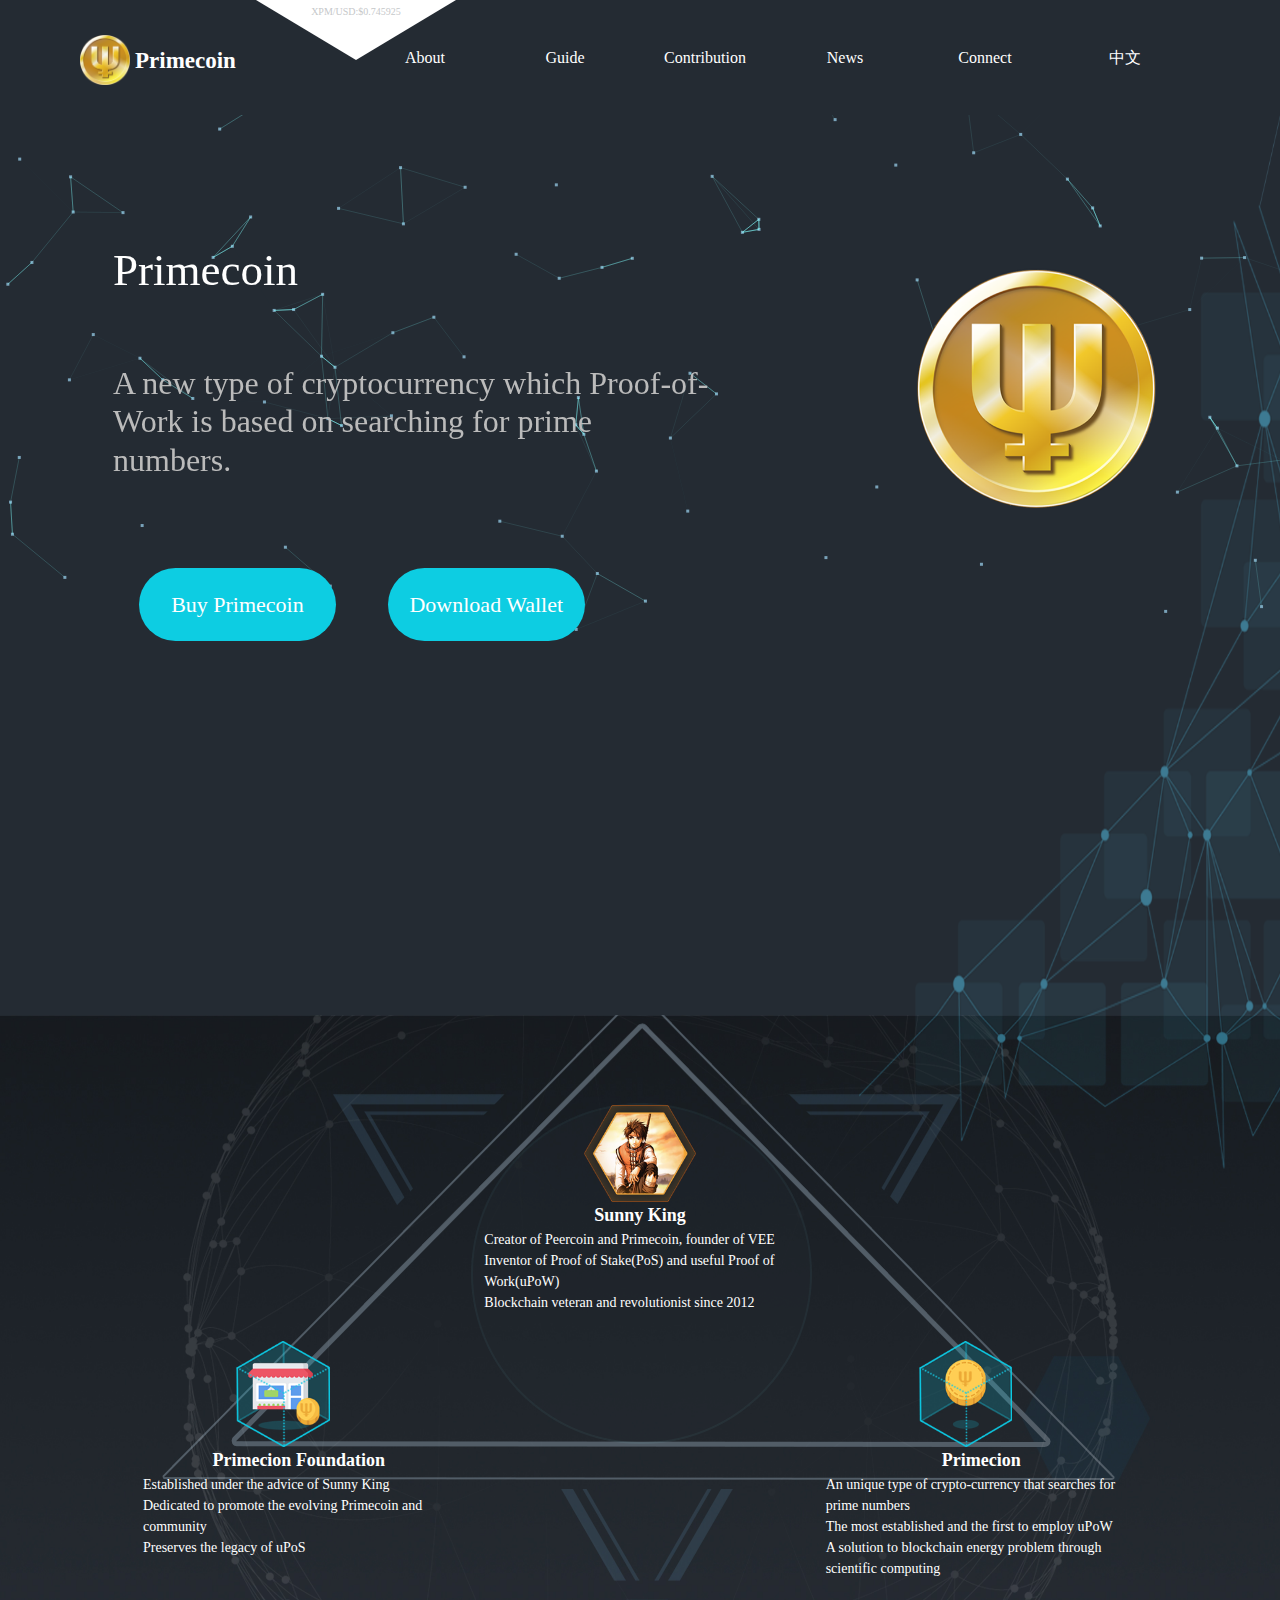
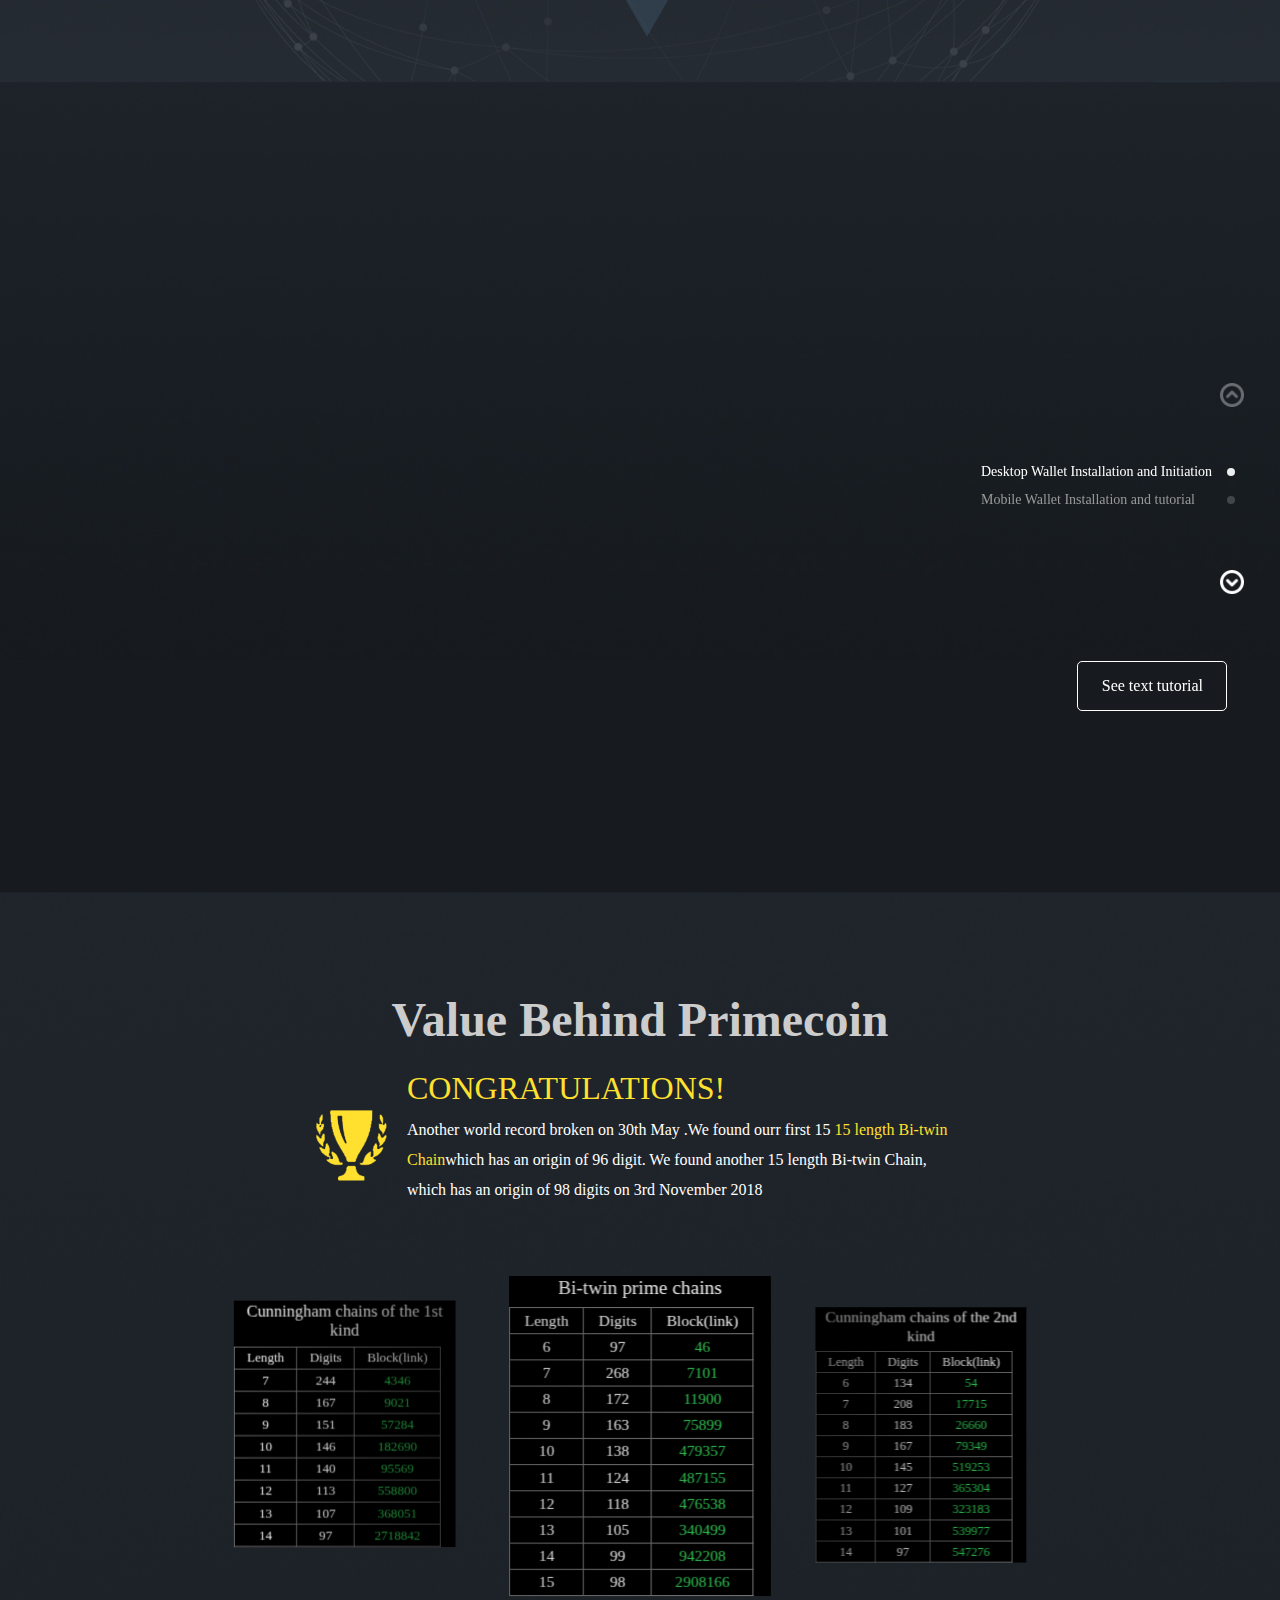
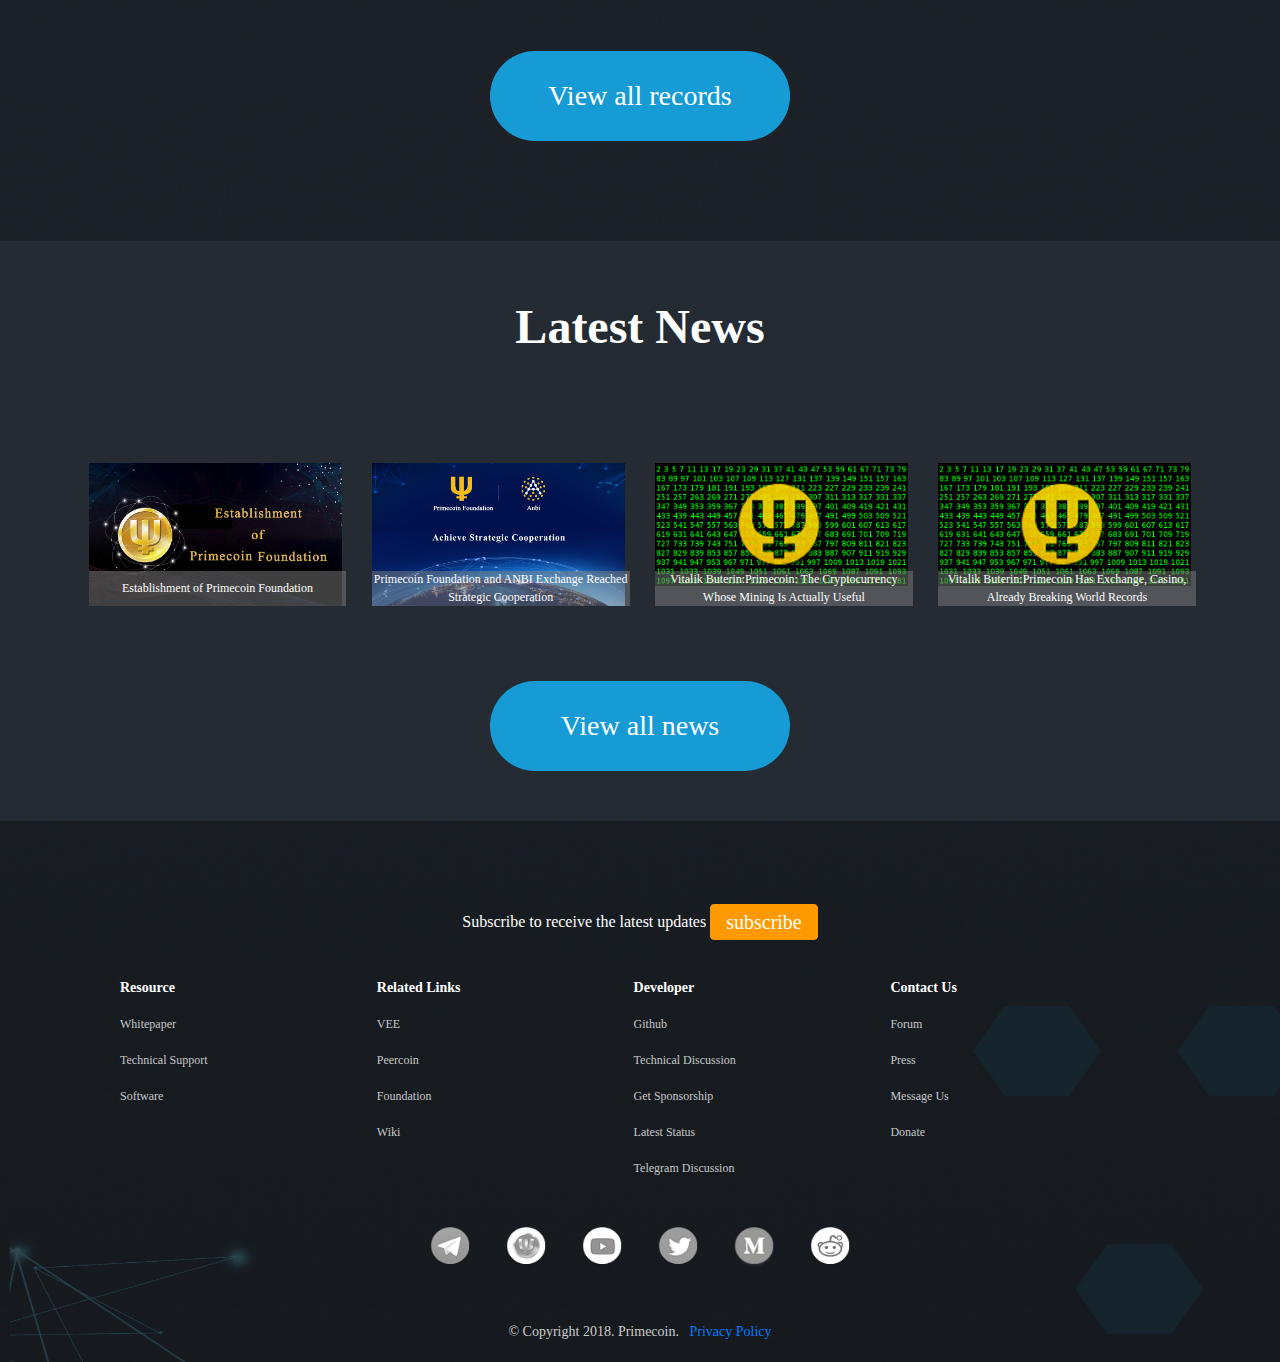
==== commit 248d50b5: "update" ====
--- a/index.html
+++ b/index.html
@@ -229,6 +229,10 @@
                 font-size: 12px;
                 margin-bottom: 0px;
             }
+            .swiper-container   .swiper-slide p::-webkit-scrollbar{
+                display: none;
+            }
+
             .list{
                 position: relative;
                 margin-left:45px;
--- a/css/main.css
+++ b/css/main.css
@@ -96,21 +96,21 @@
     background-size: 100% 100%;
 }
 .index-content{
-    width:70%;
-    padding: 30px 100px;
+    width:80%;
+    padding: 30px 0px;
     box-sizing: border-box;
     background: url("../images/banner2.png")center no-repeat;
-    background-size:auto 100%;
     margin: 0 auto;
 
 
 }
 .index-content ul{
-    padding-top:10%;
+    padding-top:5%;
     box-sizing: border-box;
 }
 .index-content  .found{
-    padding-top: 38%;
+    padding-top:25%;
+
     box-sizing: border-box;
 }
 
@@ -122,6 +122,10 @@
     margin: 40px auto;
     outline: none;
 }
+.index-content ul a li{
+    text-align: center;
+
+}
 .index-content ul  .img-f{
     width: 30%;
     margin-left:20%;
@@ -141,7 +145,7 @@
     width: 100%;
     display: inline-block;
     text-align: center;
-    margin-top:15px;
+     margin-bottom: 0;
     text-decoration: none;
     font-weight: bold;
     font-size: 18px;
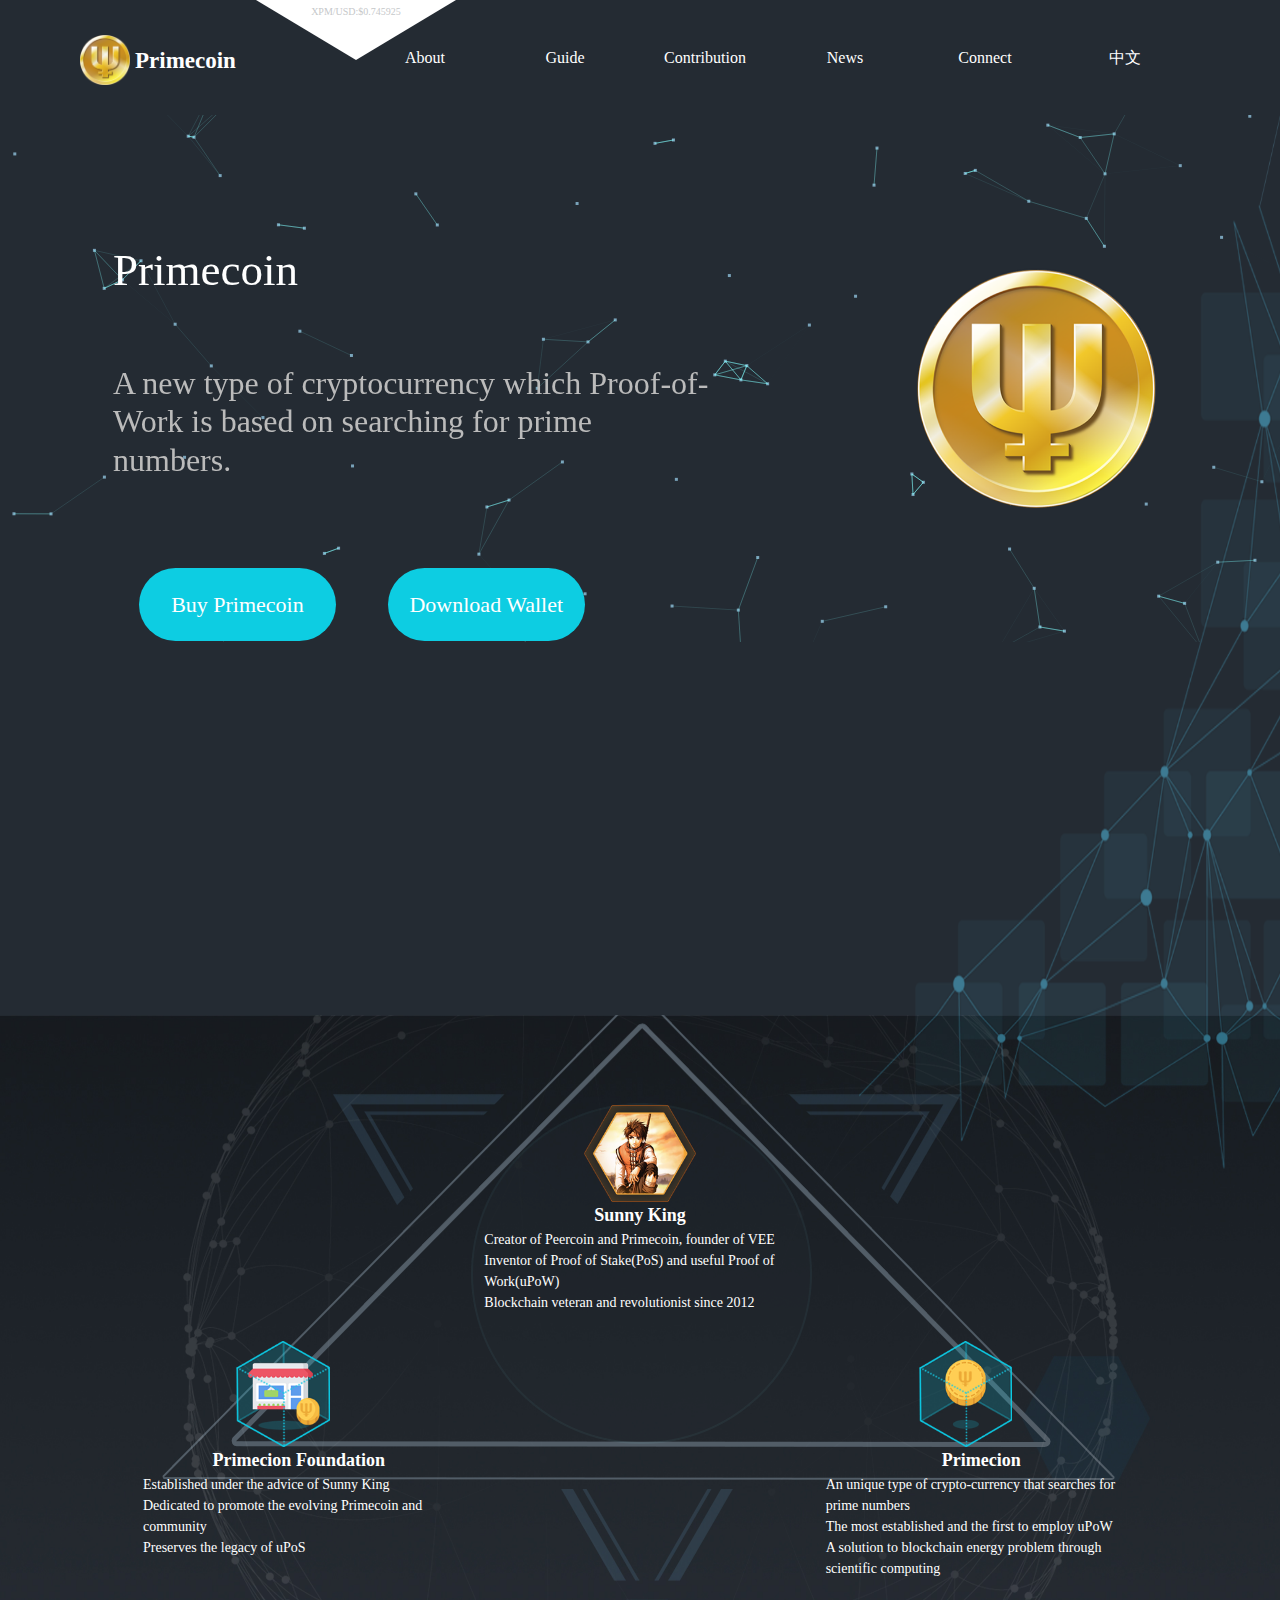
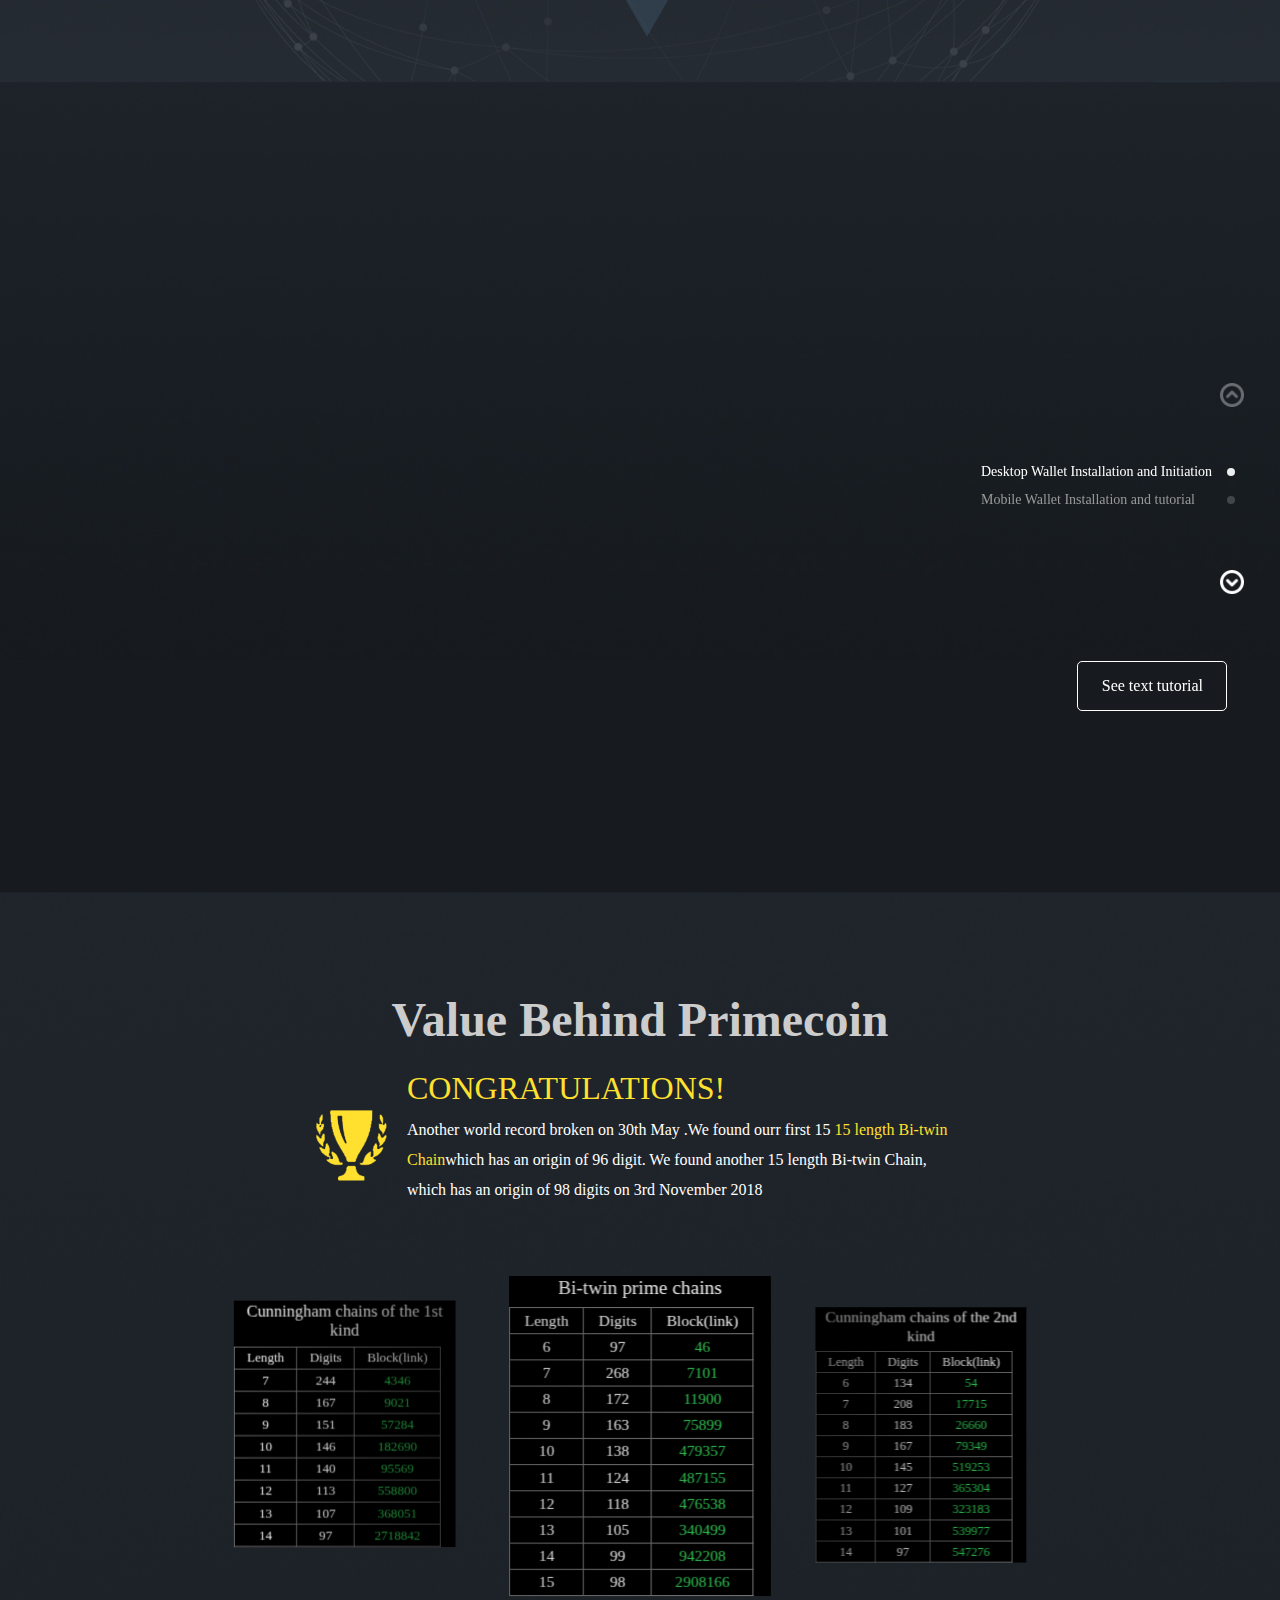
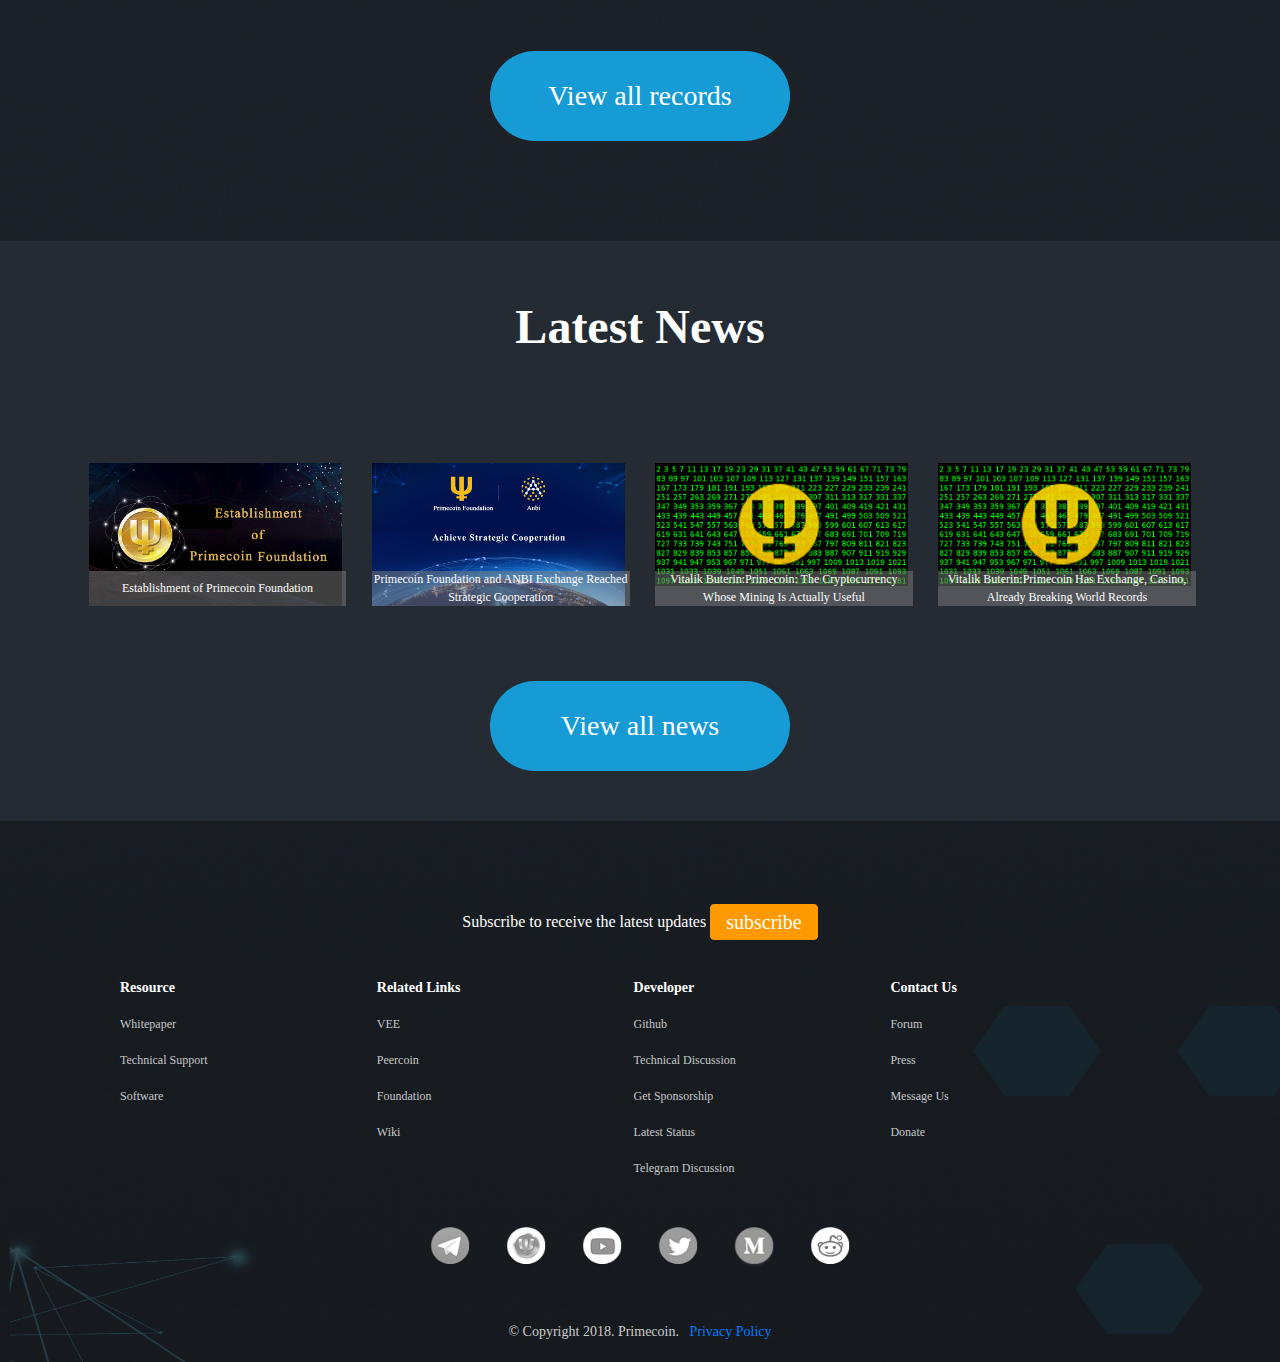
==== commit fdf41e11: "update" ====
--- a/index.html
+++ b/index.html
@@ -505,7 +505,7 @@
                     <iframe class="col-md-9 show" src="https://www.youtube.com/embed/gSufQz_h9xI?rel=0" frameborder="0" allow="accelerometer; autoplay; encrypted-media; gyroscope; picture-in-picture" allowfullscreen></iframe>
                    <div class="list">
                        <li class="f " >Desktop Wallet Installation and Initiation</li>
-                       <li >Mobile Wallet Installation and tutorial</li>
+                       <li >Mobile Wallet Installation and tutorial</li >
                        <!--<li>Wallet tutorial three</li>-->
                        <!--<li>Wallet tutorial four</li>-->
                        <!--<li>Wallet tutorial five</li>-->
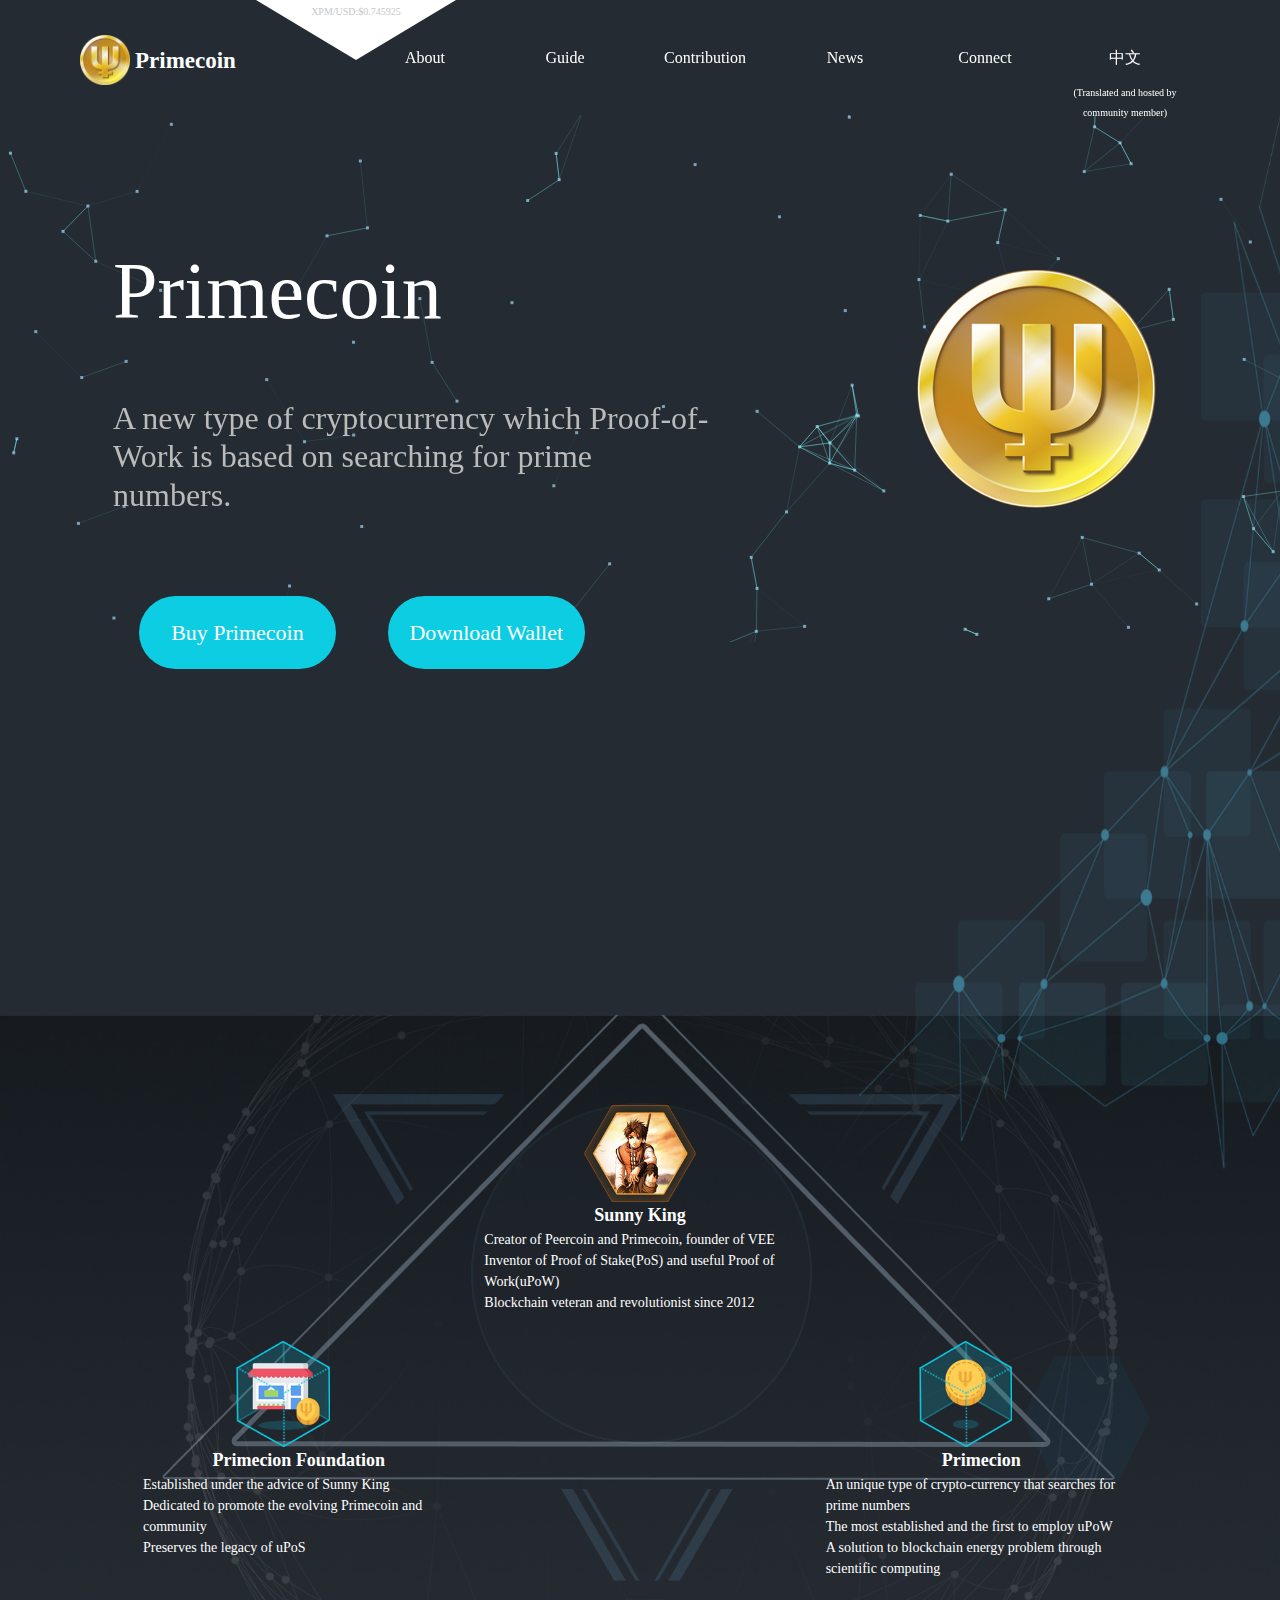
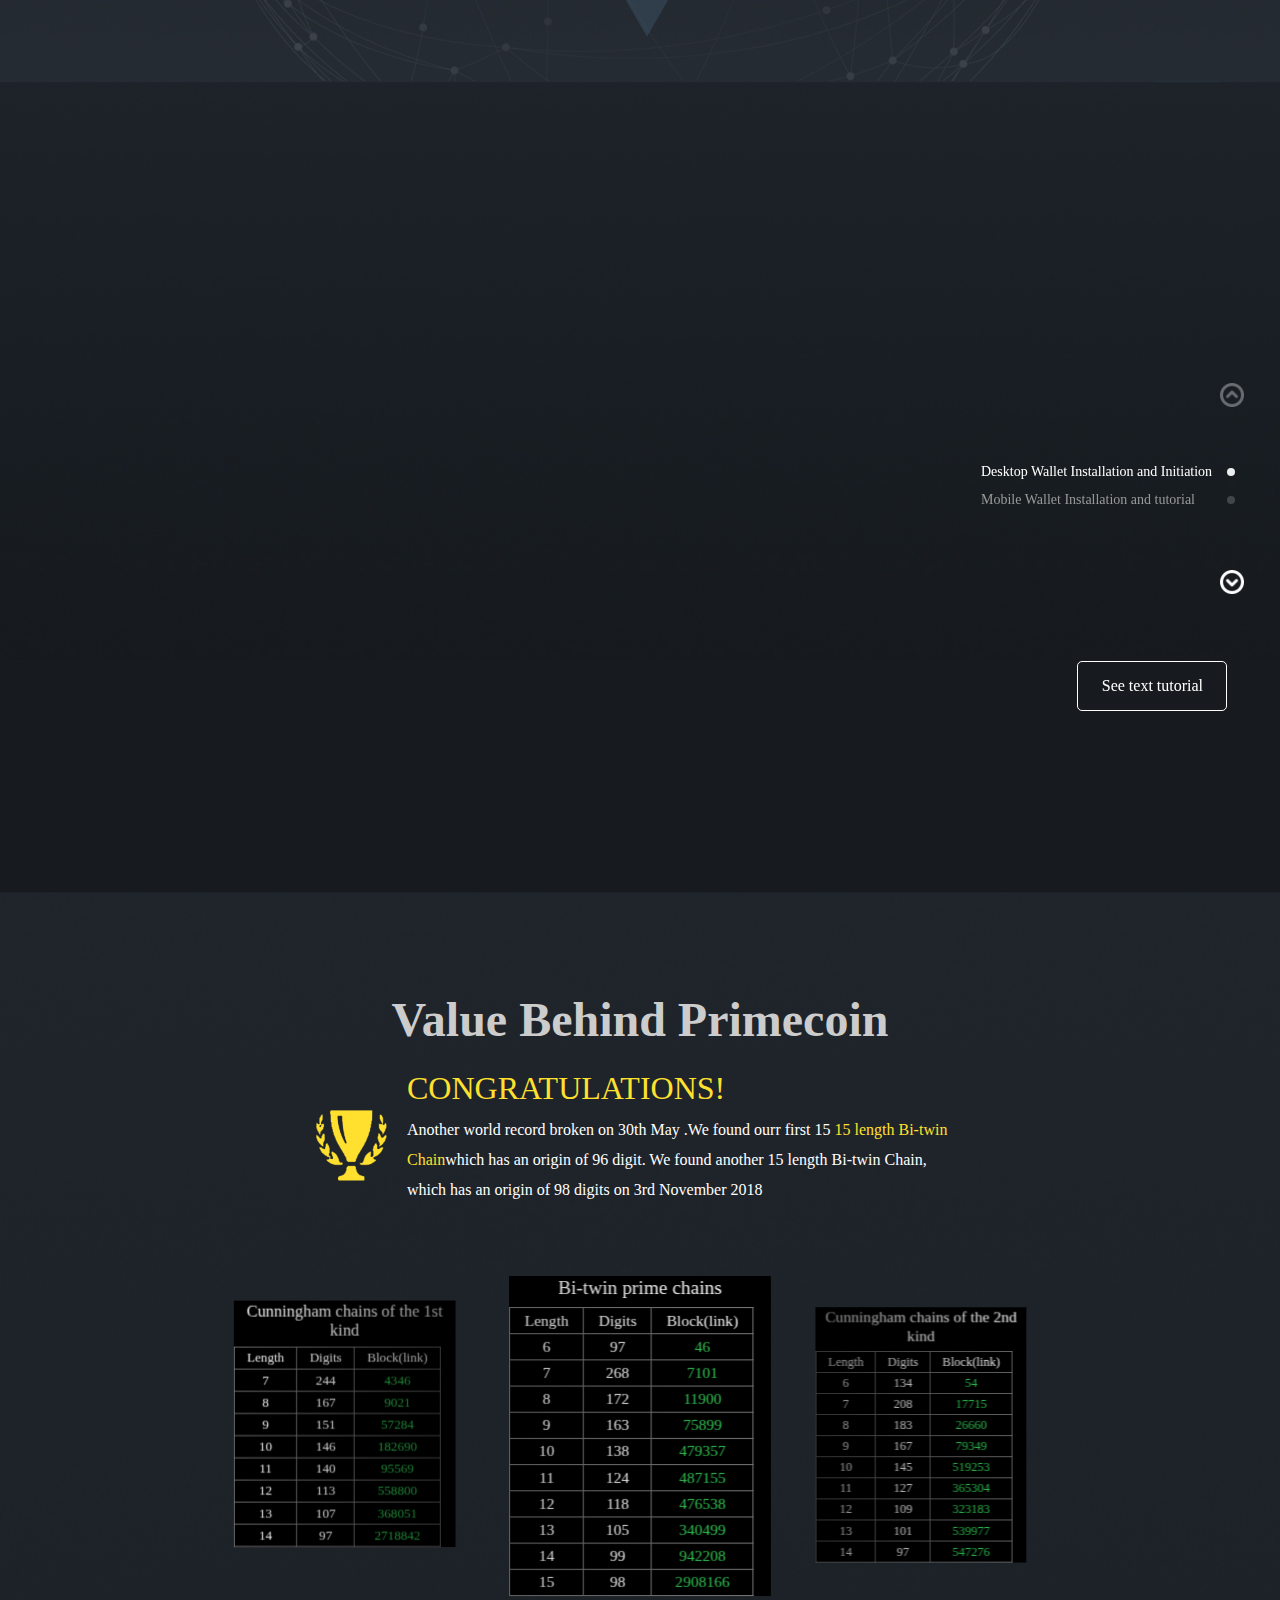
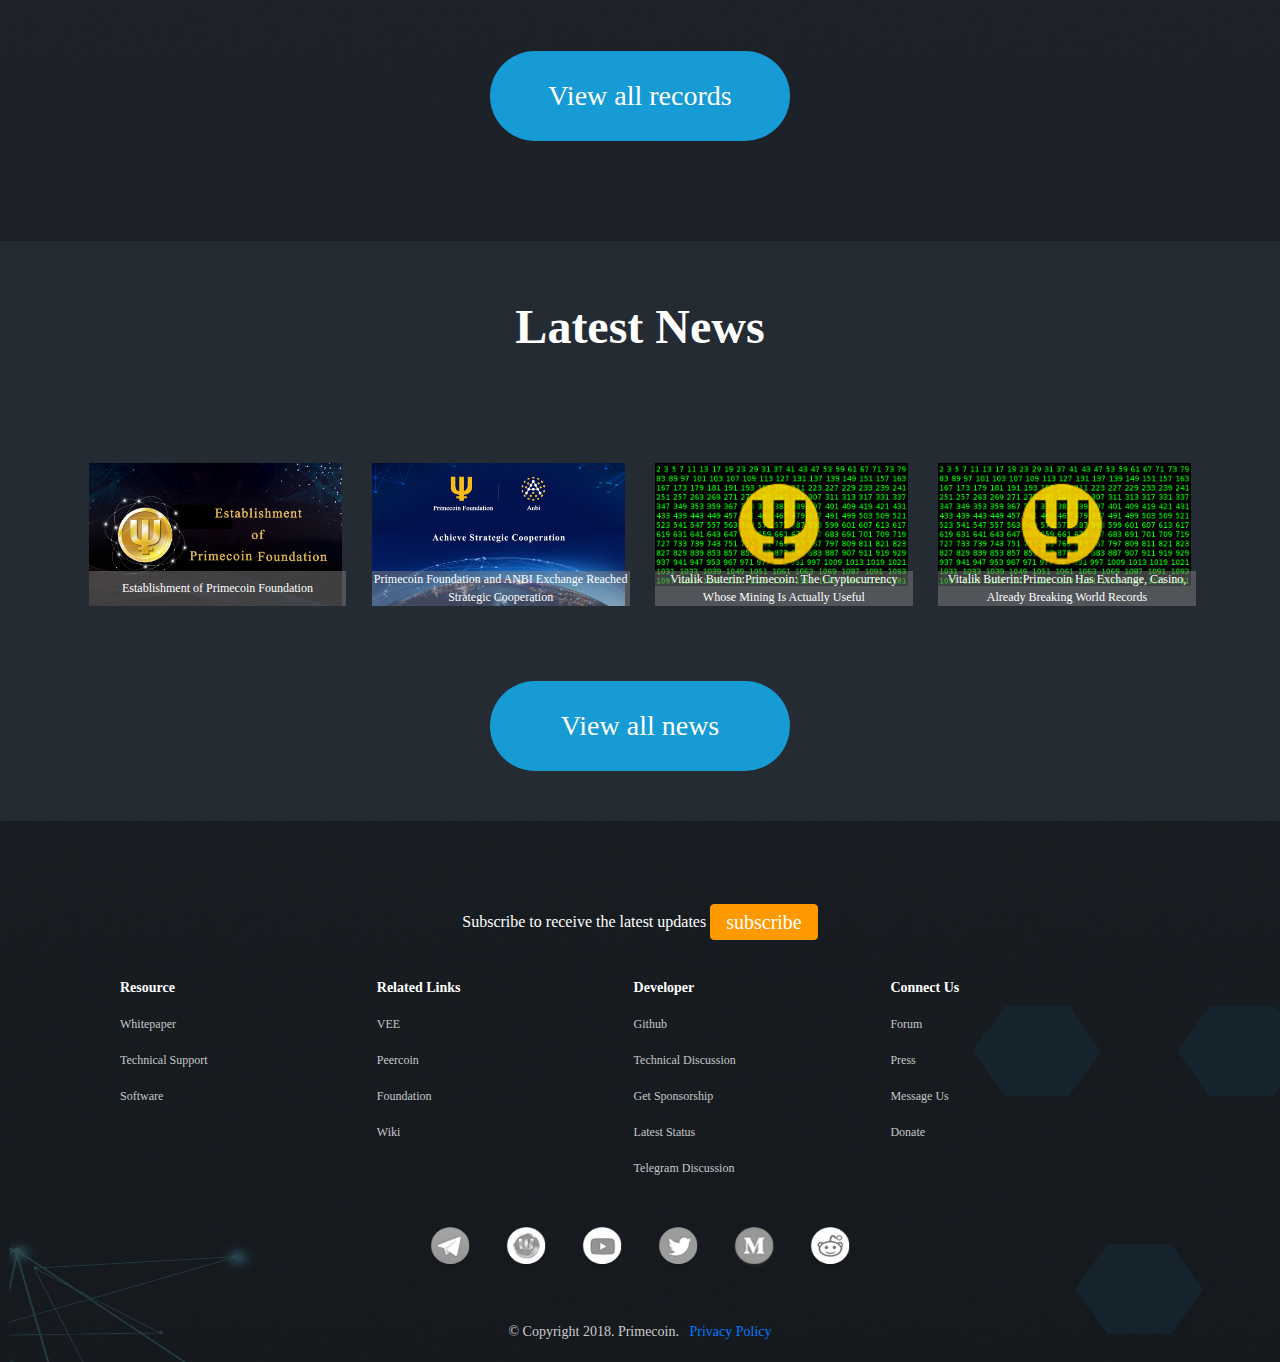
==== commit 3bed3895: "update" ====
--- a/index.html
+++ b/index.html
@@ -365,7 +365,7 @@
                 <a class="nav-link td" href="#connect" id="toConnect1">Connect</a>
             </li>
             <li class="nav-item ">
-                <a class="nav-link td" href=" http://www.primecoin.today/"target="_blank" >中文</a>
+                <a class="nav-link td" href=" http://www.primecoin.today/"target="_blank" >中文<br><p style="font-size: 10px;line-height: 20px">(Translated and hosted by community member)</p></a>
             </li>
         </ul>
     </div>
@@ -571,7 +571,7 @@
                 <div  class="swiper-button-prev" id="prev"></div>
                 <div  class="swiper-button-next" id="next"></div>
             </div>
-            //to page
+            <!--//to page-->
             <!--<div class="navigation">-->
                 <!--<div  class="swiper-button-prev" ></div>-->
                 <!--<div  class="swiper-button-next"></div>-->
@@ -916,7 +916,7 @@
                 </ul>
                 <ul class="col-6 col-md-3">
                     <li>
-                        Contact  Us
+                        Connect Us
                     </li>
                     <li>
                         <a target="_blank" href="http://forum.primecoin.org/t/how-to-contact-us/56">Forum</a>
--- a/css/main.css
+++ b/css/main.css
@@ -51,7 +51,7 @@
     overflow: hidden;
 }
 .mydiv .left h1{
-    font-size:45px;
+    font-size:80px;
     position: relative;
     z-index: 2;
 }
@@ -300,9 +300,8 @@
     }
    .mydiv .left h2{
         font-size:24px;
-        /*margin-left: 60px;*/
        margin-bottom: 0;
-        padding:20px 10%;
+        padding:20px 4%;
        box-sizing: border-box;
 
     }
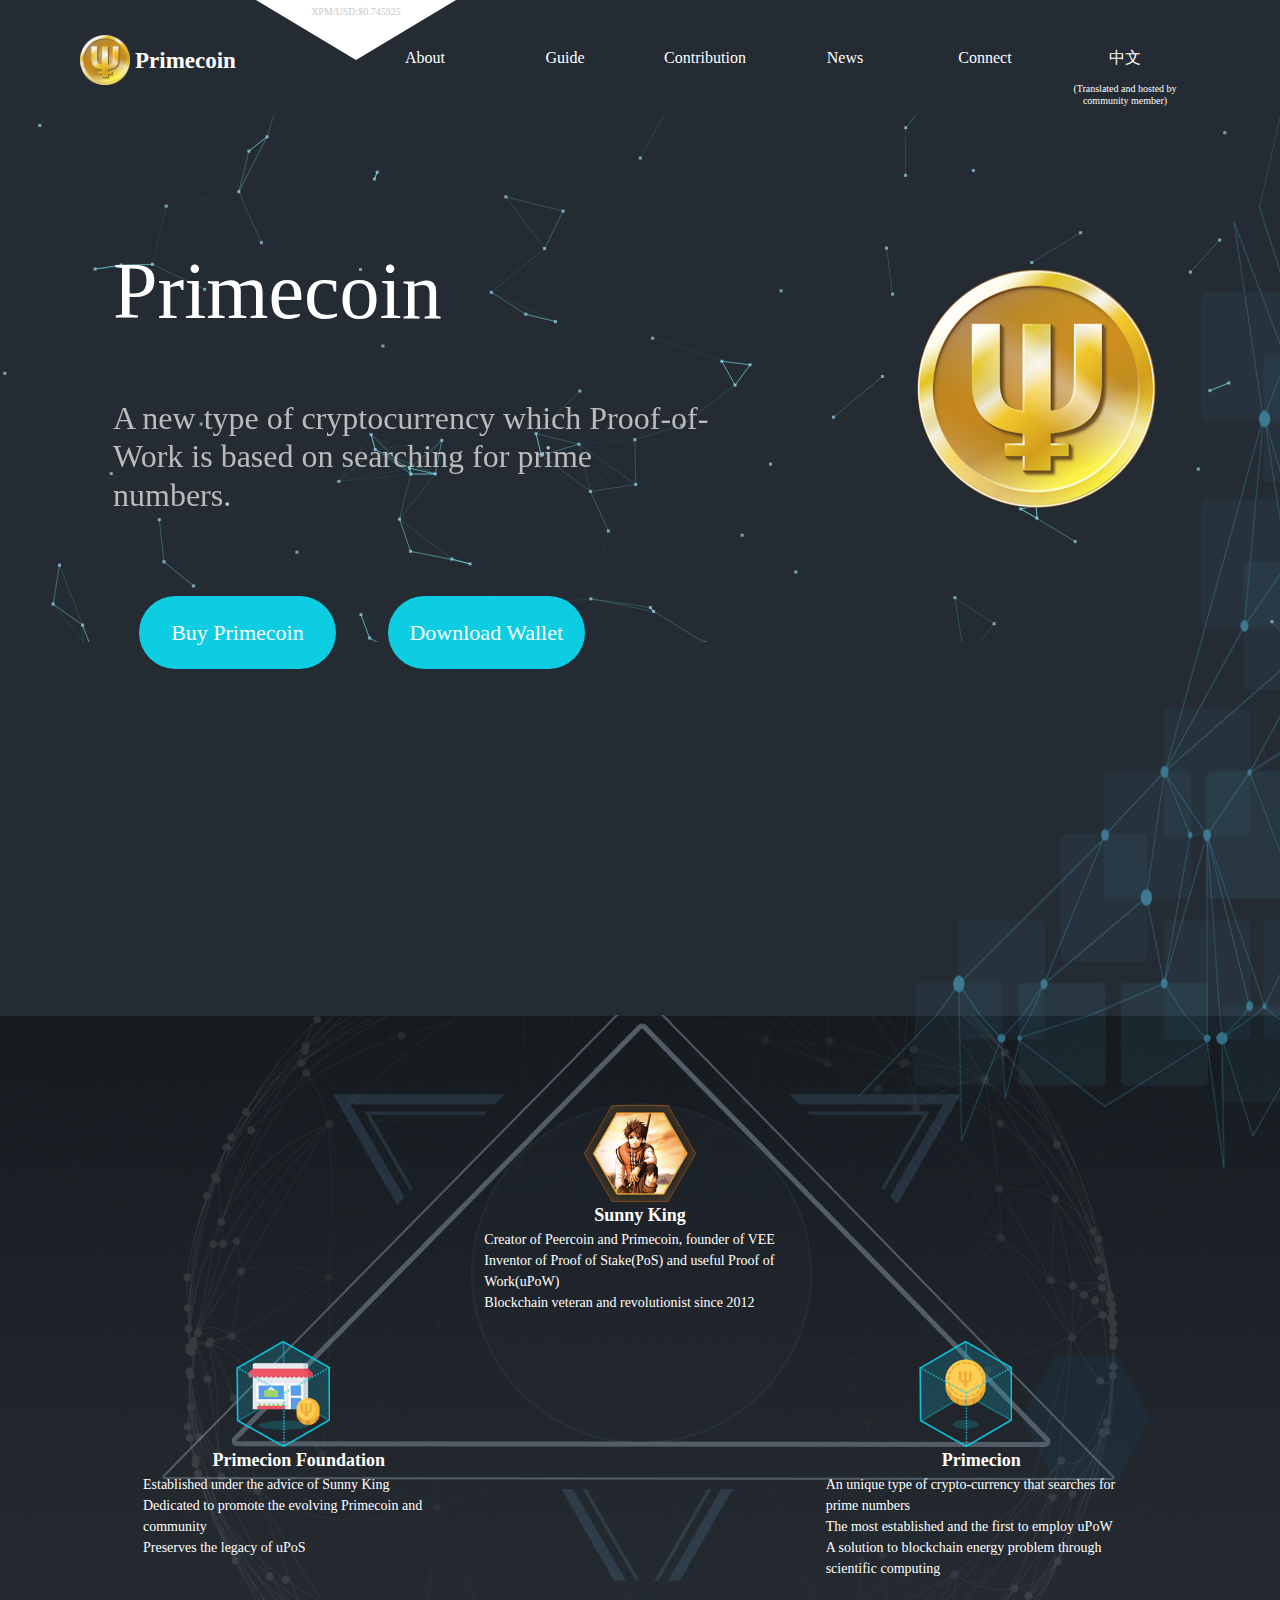
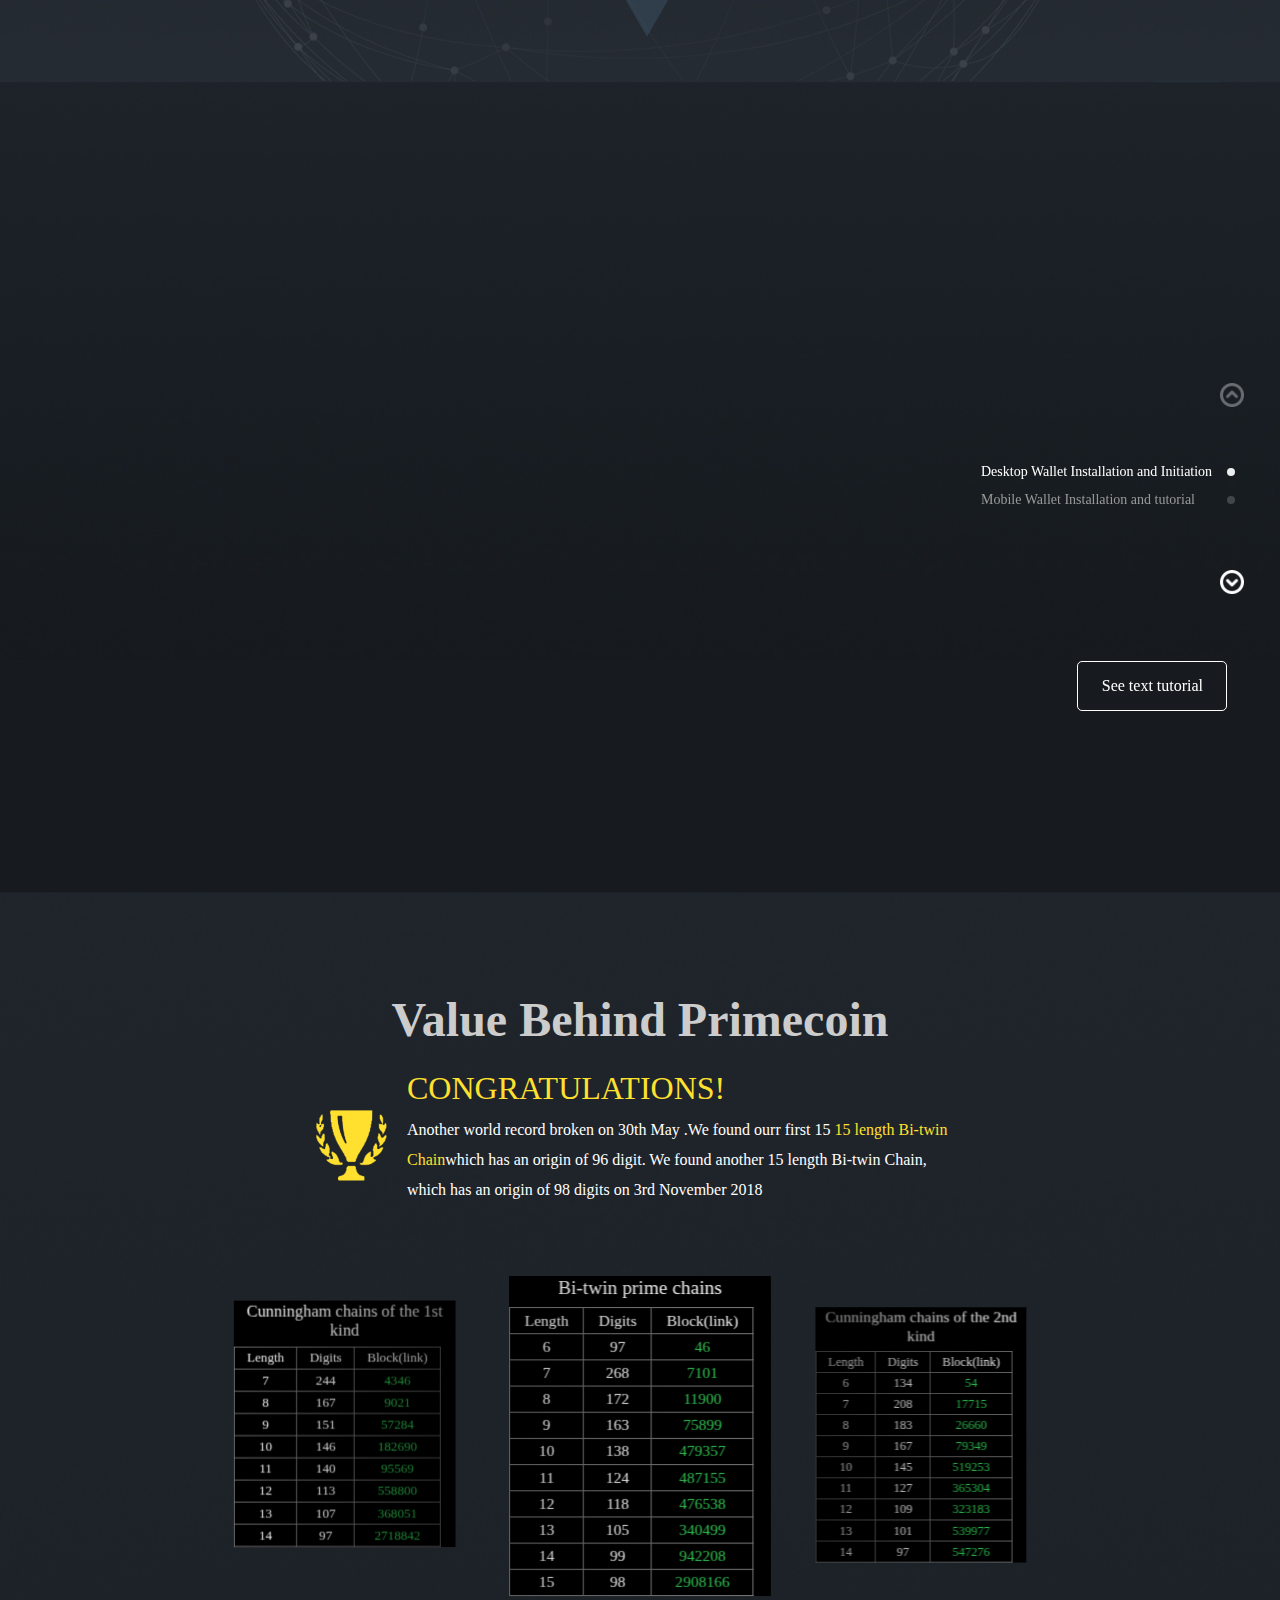
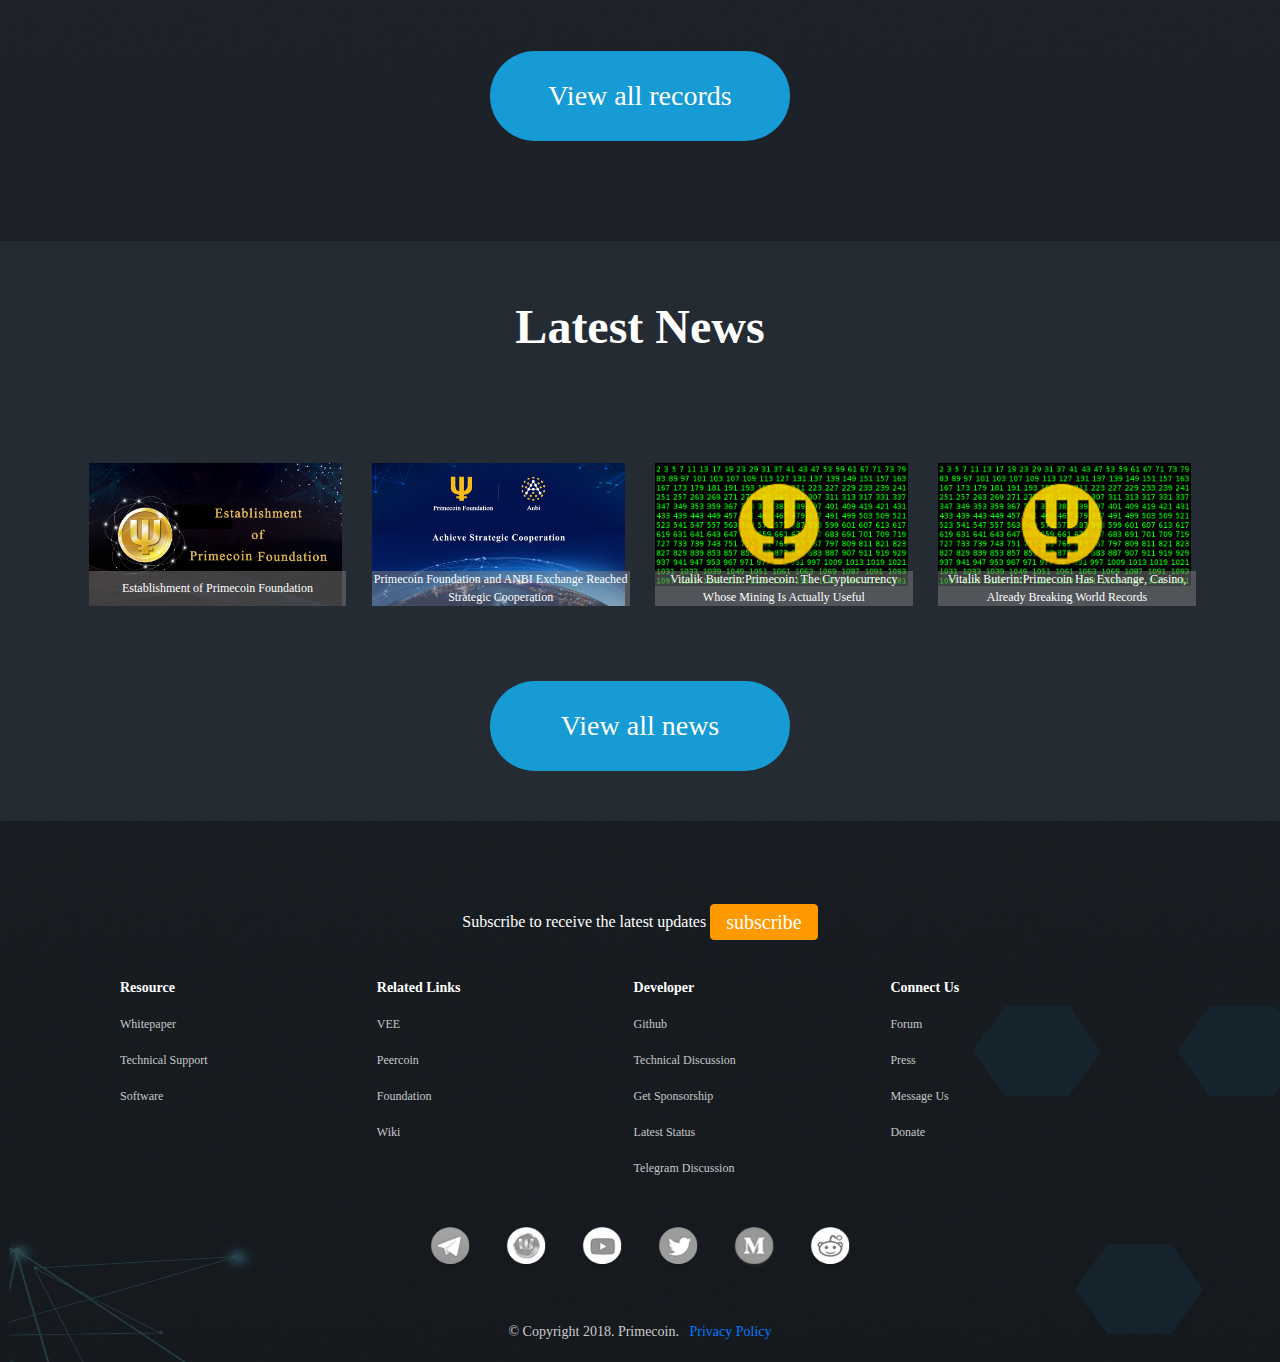
==== commit 7f63ddd0: "update" ====
--- a/index.html
+++ b/index.html
@@ -365,8 +365,8 @@
                 <a class="nav-link td" href="#connect" id="toConnect1">Connect</a>
             </li>
             <li class="nav-item ">
-                <a class="nav-link td" href=" http://www.primecoin.today/"target="_blank" >中文<br><p style="font-size: 10px;line-height: 20px">(Translated and hosted by community member)</p></a>
-            </li>
+            <a class="nav-link td" href=" http://www.primecoin.today/"target="_blank" >中文<br><p style="font-size: 10px;line-height:12px">(Translated and hosted by community member)</p></a>
+        </li>
         </ul>
     </div>
 </nav>
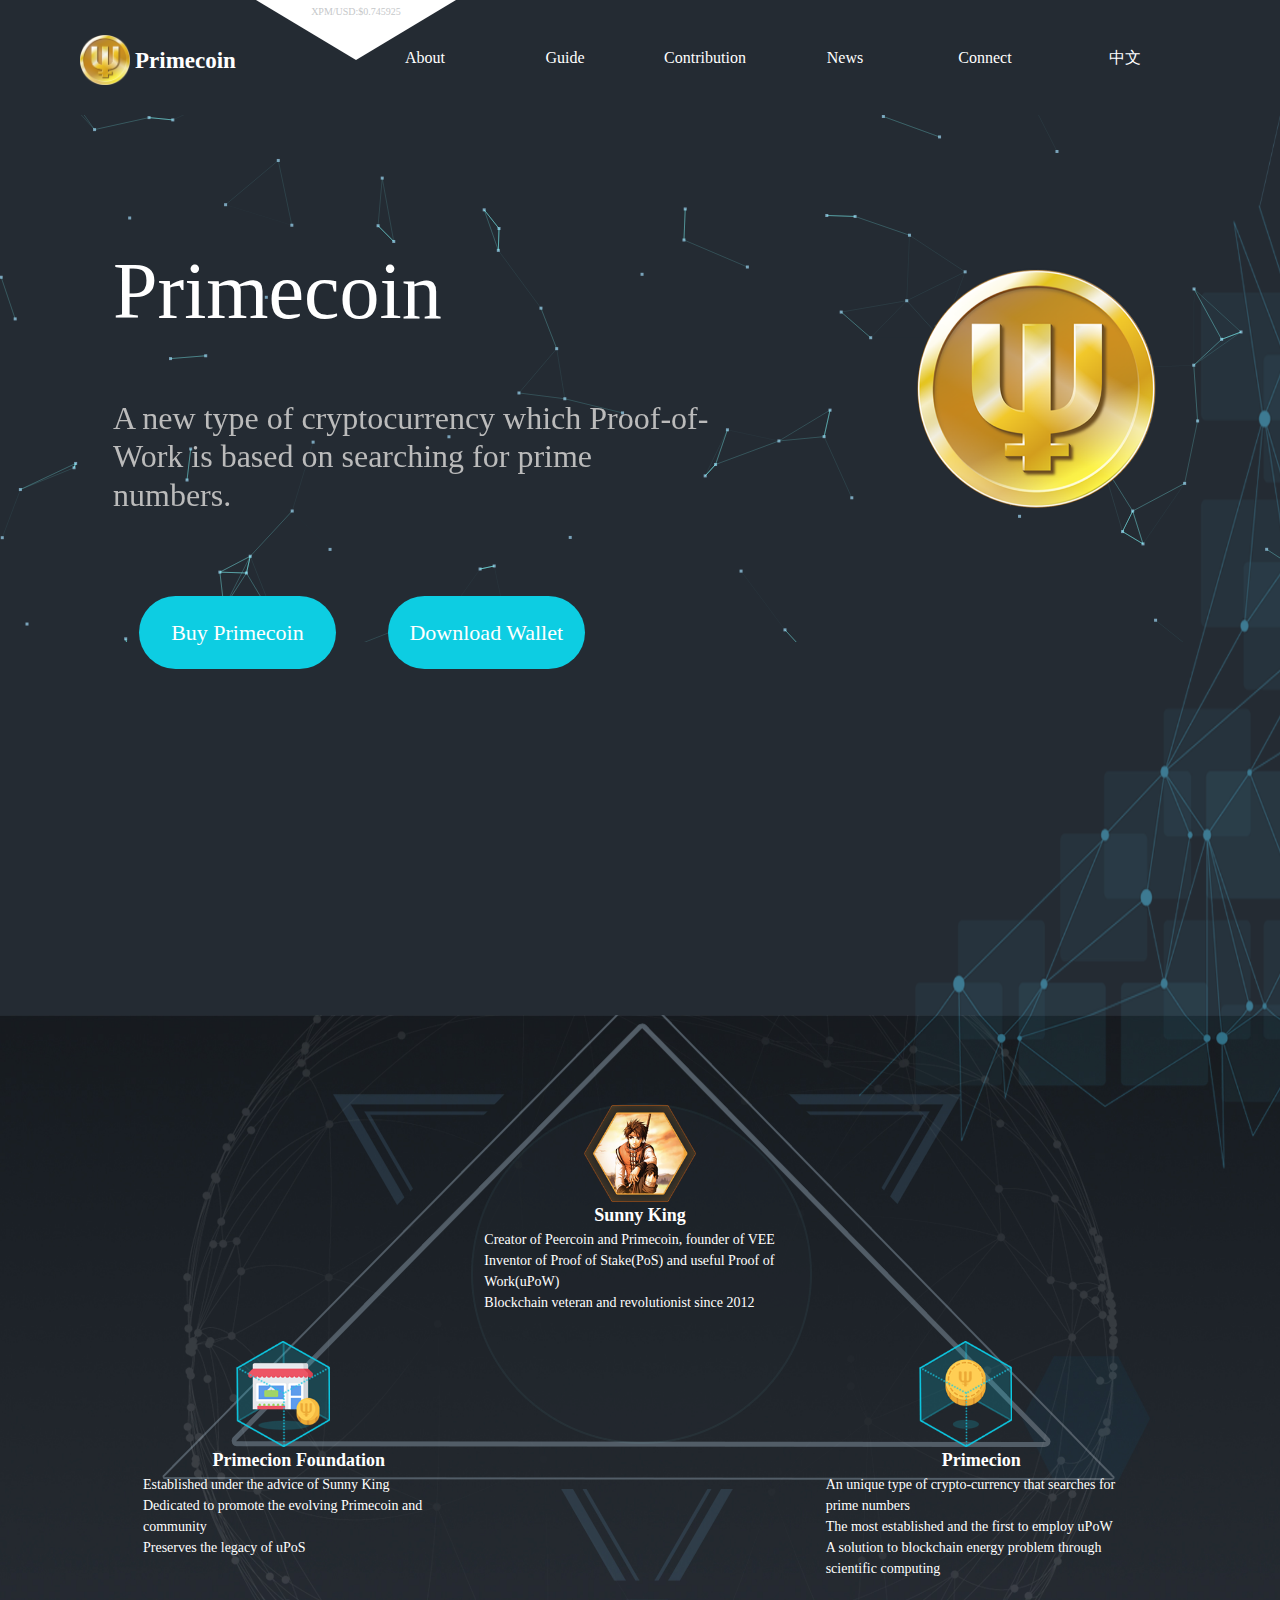
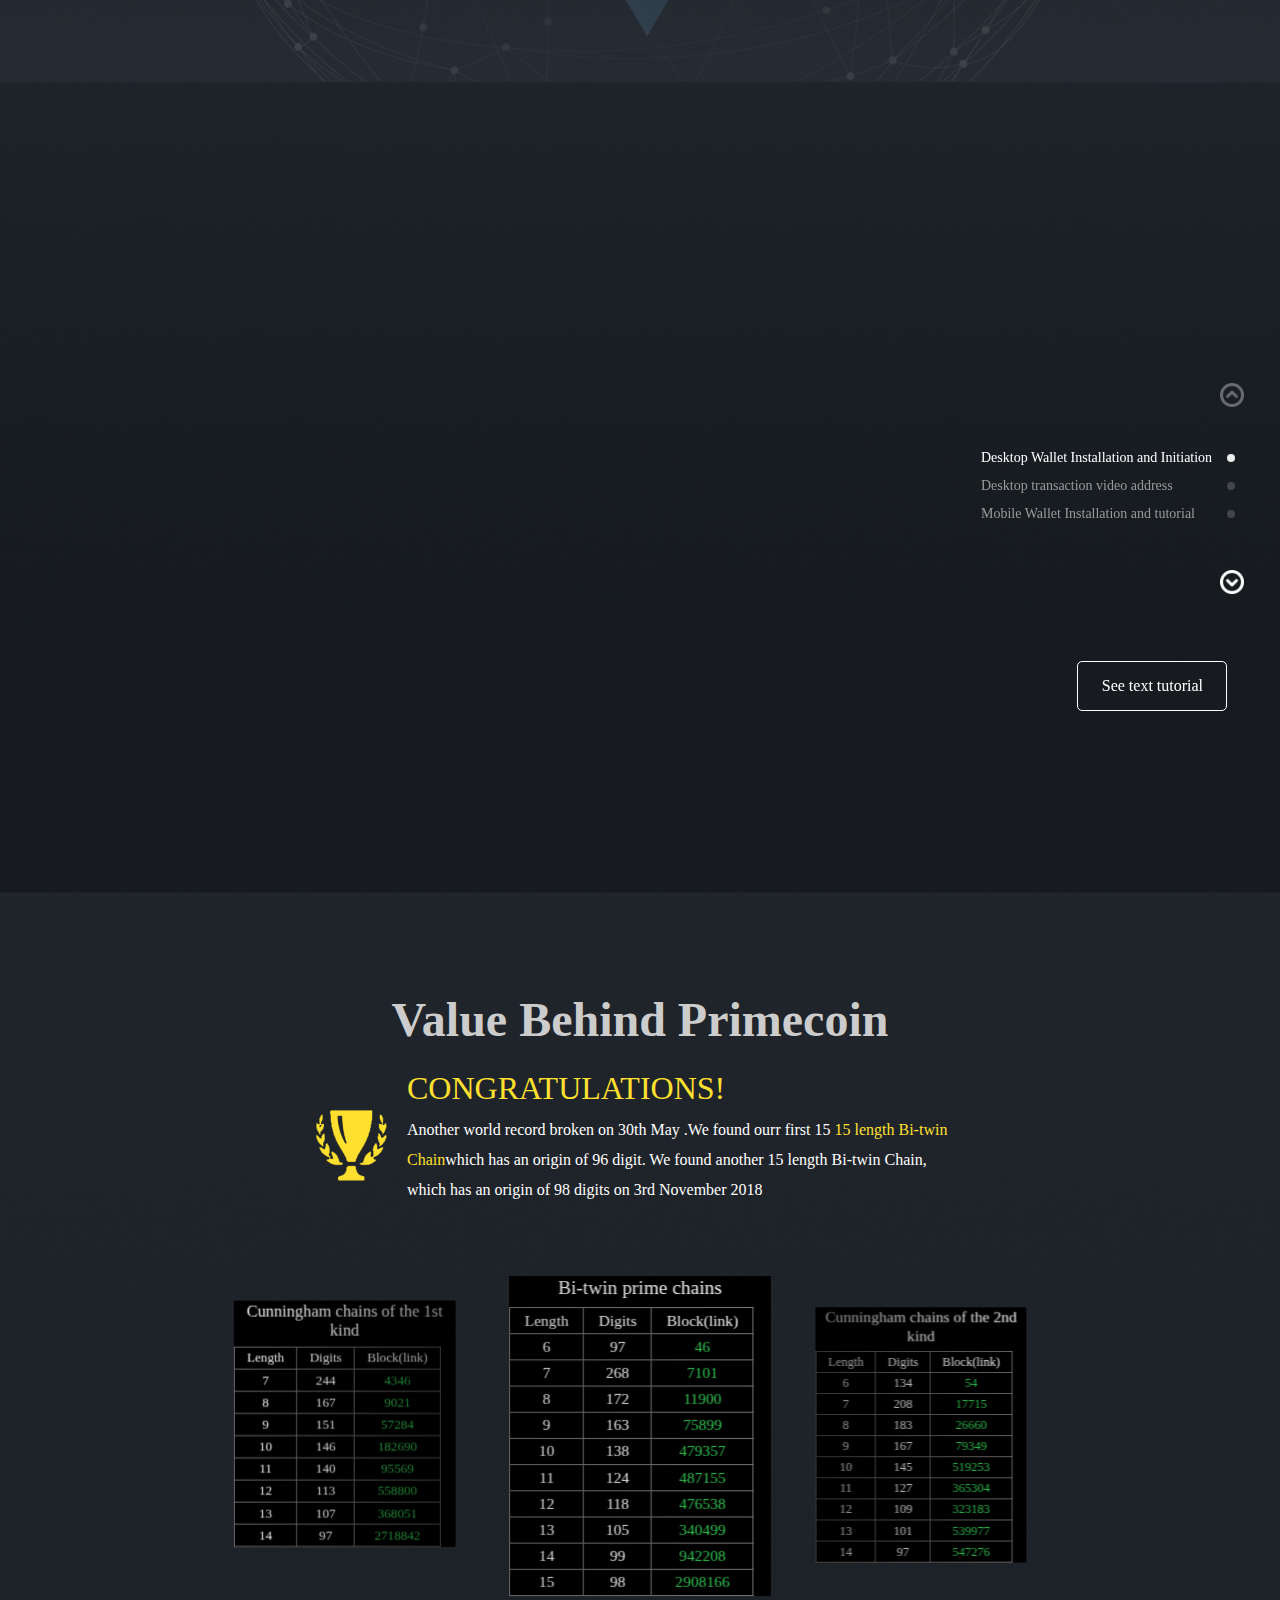
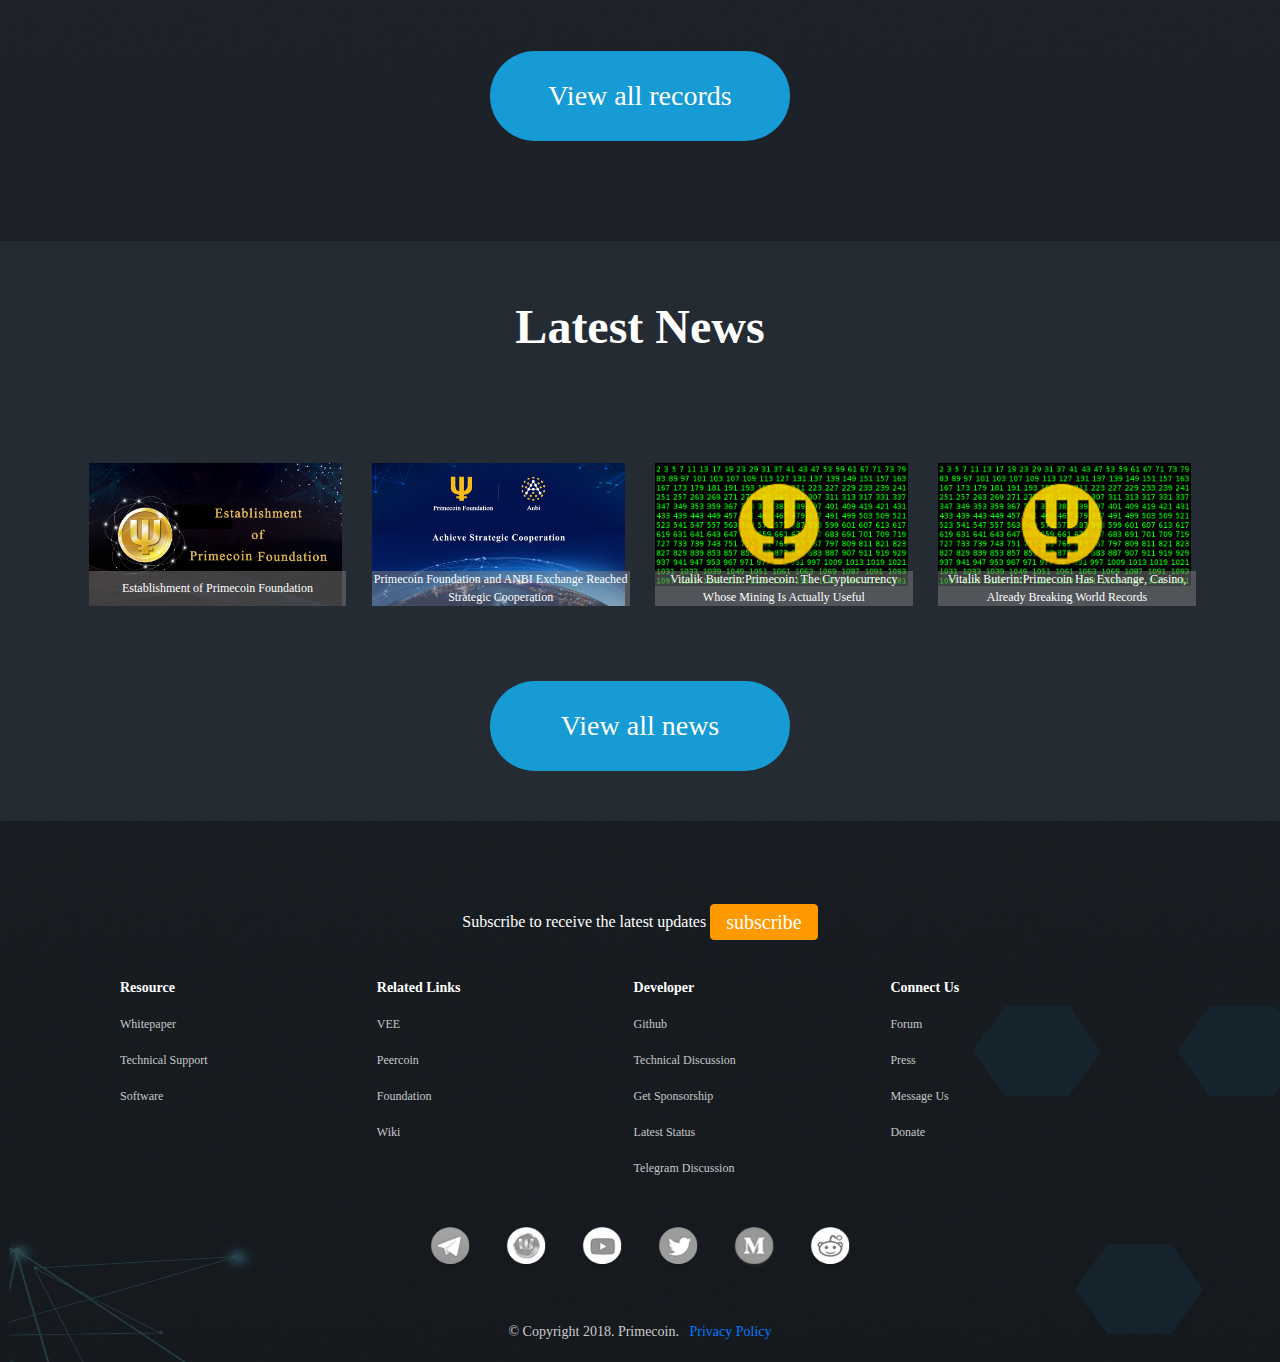
==== commit 254bd87c: "update" ====
--- a/index.html
+++ b/index.html
@@ -41,6 +41,13 @@
             justify-content: left;
             padding: 60px 100px;
             box-sizing: border-box;
+        }
+        .swiper-container .swiper-slide  .col-md-9{
+            max-height: 500px;
+            overflow-y: scroll;
+        }
+        .swiper-container .swiper-slide  .col-md-9::-webkit-scrollbar {
+            display: none;
         }
         .swiper-slide iframe{
             height:500px;
@@ -243,7 +250,7 @@
                 position: absolute;
                 width: 24px;
                 height: 24px;
-                top:83%;
+                top:81%;
                 left: calc(100% - 60px);
                 background-size: 24px 24px;
                 background-image: url("images/Arrow up.png");
@@ -252,7 +259,7 @@
             }
             #next1 {
                 position: absolute;
-                top:95%;
+                top:97%;
                 background-image: url("images/Arrow Down.png");
             }
             .swiper-container-vertical>.swiper-pagination-bullets{
@@ -365,7 +372,7 @@
                 <a class="nav-link td" href="#connect" id="toConnect1">Connect</a>
             </li>
             <li class="nav-item ">
-            <a class="nav-link td" href=" http://www.primecoin.today/"target="_blank" >中文<br><p style="font-size: 10px;line-height:12px">(Translated and hosted by community member)</p></a>
+            <a class="nav-link td hover" href=" http://www.primecoin.today/"target="_blank" >中文<br><p class="cn" >(Translated and hosted by community member)</p></a>
         </li>
         </ul>
     </div>
@@ -505,6 +512,7 @@
                     <iframe class="col-md-9 show" src="https://www.youtube.com/embed/gSufQz_h9xI?rel=0" frameborder="0" allow="accelerometer; autoplay; encrypted-media; gyroscope; picture-in-picture" allowfullscreen></iframe>
                    <div class="list">
                        <li class="f " >Desktop Wallet Installation and Initiation</li>
+                       <li>Desktop transaction video address</li>
                        <li >Mobile Wallet Installation and tutorial</li >
                        <!--<li>Wallet tutorial three</li>-->
                        <!--<li>Wallet tutorial four</li>-->
@@ -530,11 +538,40 @@
                         </div>
                     </div>
                 </div>
+                <div class="swiper-slide row  swiper-no-swiping">
+
+                    <iframe class="col-md-9 show" src="https://www.youtube.com/embed/skT2jKvmWpQ" frameborder="0" allow="accelerometer; autoplay; encrypted-media; gyroscope; picture-in-picture" allowfullscreen></iframe>
+                    <div class="list">
+                        <li >Desktop Wallet Installation and Initiation</li>
+                        <li  class="f ">Desktop transaction video address</li>
+                        <li>Mobile Wallet Installation and tutorial</li >
+
+                    </div>
+                    <div class=" col-md-1 text show">
+                        <div class="button Button" >
+                        </div>
+                    </div>
+                    <div class=" col-md-9 hide">
+                        <h2>Desktop transaction video address</h2>
+                        <p>
+                            This video will show you how to make a Primecoin transaction. First, you must make sure you have sufficient balance in the overview page. Then, click the send window. You can either choose a previously stored receiver from your address book, or manually enter or past the receiving address in the “Pay To” box. You can add a label under which name the address will be stored. In this case, I will be paying to a wallet of my own. Then, enter the amount of primecoins you want to send below. You can also choose the unit. mXPM represents one thousandth of a primecoin, and uXPM represents one millionth of a primecoin. If you check the “Subtract fee from amount” box, then the receiver is responsible for the transaction fee. Otherwise, you will pay for the transaction fee, and the amount deducted from your address is the total of amount sent and the transaction fee. Below, you may also choose the transaction fee you want to include. The default is 0.01 primecoins per transaction, which will most likely make sure your transaction will be included in the next generated block. Then, choose a target confirmation. The higher the target, the more secure the transaction is considered to be. Choose the amount of blocks that suits your personal security target. Remember that funds may not be available before the chosen blocks of confirmations is reached. Otherwise, you can customize the transaction fee you wish to include. During high transaction demand, it may be reasonable to set a higher transaction fee so that your transaction will be accepted by a block more quickly. Once you have finished, you can click send. A summary of the transaction will be shown. As we can see here, since I have chosen that the receiver is responsible for the transaction fee, he will actually receive less than the amount I sent. Immediately, you can see a decrease in balance. Since I am sending to myself, the balance only decreased by a hundredth of primecoins. However, 9 hundreds of Primecoin will not be available for spending before confirmations are reached. In the “Transactions” window, you will be able to view all your previous transactions.
+                        </p>
+                       <p>
+                           Unconfirmed transactions will display a question mark label. After at lease one block has confirmed your transaction, a clock icon will appear instead. Double click on the transaction and you will see the amount of confirmations. Since I have chosen a target of 6 blocks, a confirmation of 4 blocks shown here will be considered unconfirmed. After the target is reached, a checkmark will appear, drawing a conclusion to this transaction.
+                       </p>
+
+                    </div>
+                    <div class=" col-md-1 text hide">
+                        <div class="button Button1" >
+                        </div>
+                    </div>
+                </div>
                 <div class="swiper-slide row col-12 swiper-no-swiping">
 
                     <iframe  class="col-md-9 show"src="https://www.youtube.com/embed/LN9oLEewGtU" frameborder="0" allow="accelerometer; autoplay; encrypted-media; gyroscope; picture-in-picture" allowfullscreen></iframe>
                     <div class="list">
                         <li>Desktop Wallet Installation and Initiation</li>
+                        <li>Desktop transaction video address</li>
                         <li class="f">Mobile Wallet Installation and tutorial</li>
                         <!--<li>Wallet tutorial three</li>-->
                         <!--<li>Wallet tutorial four</li>-->
@@ -595,10 +632,28 @@
                         </div>
                         <div class="list">
                             <li class="f">Desktop Wallet Installation and Initiation</li>
+                            <li>Desktop transaction video address</li>
                             <li>Mobile Wallet Installation and tutorial</li>
-                            <!--<li>Wallet tutorial three</li>-->
-                            <!--<li>Wallet tutorial four</li>-->
-                            <!--<li>Wallet tutorial five</li>-->
+
+                        </div>
+
+
+
+                    </div>
+                    <div class="swiper-slide row  swiper-no-swiping">
+
+                        <iframe class="col-12" src="https://www.youtube.com/embed/skT2jKvmWpQ" frameborder="0" allow="accelerometer; autoplay; encrypted-media; gyroscope; picture-in-picture" allowfullscreen></iframe>
+                        <div class=" col-12">
+                          <p>This video will show you how to make a Primecoin transaction. First, you must make sure you have sufficient balance in the overview page. Then, click the send window. You can either choose a previously stored receiver from your address book, or manually enter or past the receiving address in the “Pay To” box. You can add a label under which name the address will be stored. In this case, I will be paying to a wallet of my own. Then, enter the amount of primecoins you want to send below. You can also choose the unit. mXPM represents one thousandth of a primecoin, and uXPM represents one millionth of a primecoin. If you check the “Subtract fee from amount” box, then the receiver is responsible for the transaction fee. Otherwise, you will pay for the transaction fee, and the amount deducted from your address is the total of amount sent and the transaction fee. Below, you may also choose the transaction fee you want to include. The default is 0.01 primecoins per transaction, which will most likely make sure your transaction will be included in the next generated block. Then, choose a target confirmation. The higher the target, the more secure the transaction is considered to be. Choose the amount of blocks that suits your personal security target. Remember that funds may not be available before the chosen blocks of confirmations is reached. Otherwise, you can customize the transaction fee you wish to include. During high transaction demand, it may be reasonable to set a higher transaction fee so that your transaction will be accepted by a block more quickly. Once you have finished, you can click send. A summary of the transaction will be shown. As we can see here, since I have chosen that the receiver is responsible for the transaction fee, he will actually receive less than the amount I sent. Immediately, you can see a decrease in balance. Since I am sending to myself, the balance only decreased by a hundredth of primecoins. However, 9 hundreds of Primecoin will not be available for spending before confirmations are reached. In the “Transactions” window, you will be able to view all your previous transactions.
+                              Unconfirmed transactions will display a question mark label. After at lease one block has confirmed your transaction, a clock icon will appear instead. Double click on the transaction and you will see the amount of confirmations. Since I have chosen a target of 6 blocks, a confirmation of 4 blocks shown here will be considered unconfirmed. After the target is reached, a checkmark will appear, drawing a conclusion to this transaction.
+                          </p>
+
+                        </div>
+                        <div class="list">
+                            <li>Desktop Wallet Installation and Initiation</li>
+                            <li class="f">Desktop transaction video address</li>
+                            <li>Mobile Wallet Installation and tutorial</li>
+
                         </div>
 
 
@@ -618,16 +673,12 @@
                         </div>
                         <div class="list">
                             <li>Desktop Wallet Installation and Initiation</li>
-                            <li  class="f">Mobile Wallet Installation and tutorial</li>
-                            <!--<li>Wallet tutorial three</li>-->
-                            <!--<li>Wallet tutorial four</li>-->
-                            <!--<li>Wallet tutorial five</li>-->
+                            <li>Desktop transaction video address</li>
+                            <li class="f">Mobile Wallet Installation and tutorial</li>
+
                         </div>
                     </div>
-                    <!---->
-                    <!--<div class="swiper-slide swiper-no-swiping">Slide 3</div>-->
-                    <!--<div class="swiper-slide swiper-no-swiping">Slide 4</div>-->
-                    <!--<div class="swiper-slide swiper-no-swiping">Slide 5</div>-->
+
                 </div>
 
 
@@ -1353,7 +1404,16 @@
         });
     });
 </script>
-
+<script type="text/javascript">
+  $(".hover").mouseover(function(){
+
+      $(".cn").css("display","block")
+  })
+  $(".hover").mouseout(function(){
+      $(this).css({"font-size":"16px","text-decoration":"underline","font-weight":"normal"})
+      $(".cn").css("display","none")
+  })
+</script>
 
 
 </html>
--- a/css/public.css
+++ b/css/public.css
@@ -34,6 +34,12 @@
 .navbar-expand-lg .navbar-collapse{
     position: relative;
 }
+.navbar-expand-lg .navbar-collapse .nav-item a .cn{
+    font-size: 10px;
+    line-height:12px;
+    display: none;
+}
+
 #pull{
     display: none;
     position: fixed;
@@ -70,11 +76,8 @@
     float: left;
     box-sizing: border-box;
 }
-/*.navBar .navBar-nav .nav-item .td:hover{*/
-    /*text-decoration:underline;*/
-    /*font-size:24px;*/
-    /*transition:0.5s;*/
-/*}*/
+
+
 .navBar .navBar-nav .nav-link:hover{
     color: #0fd6f3;
 }
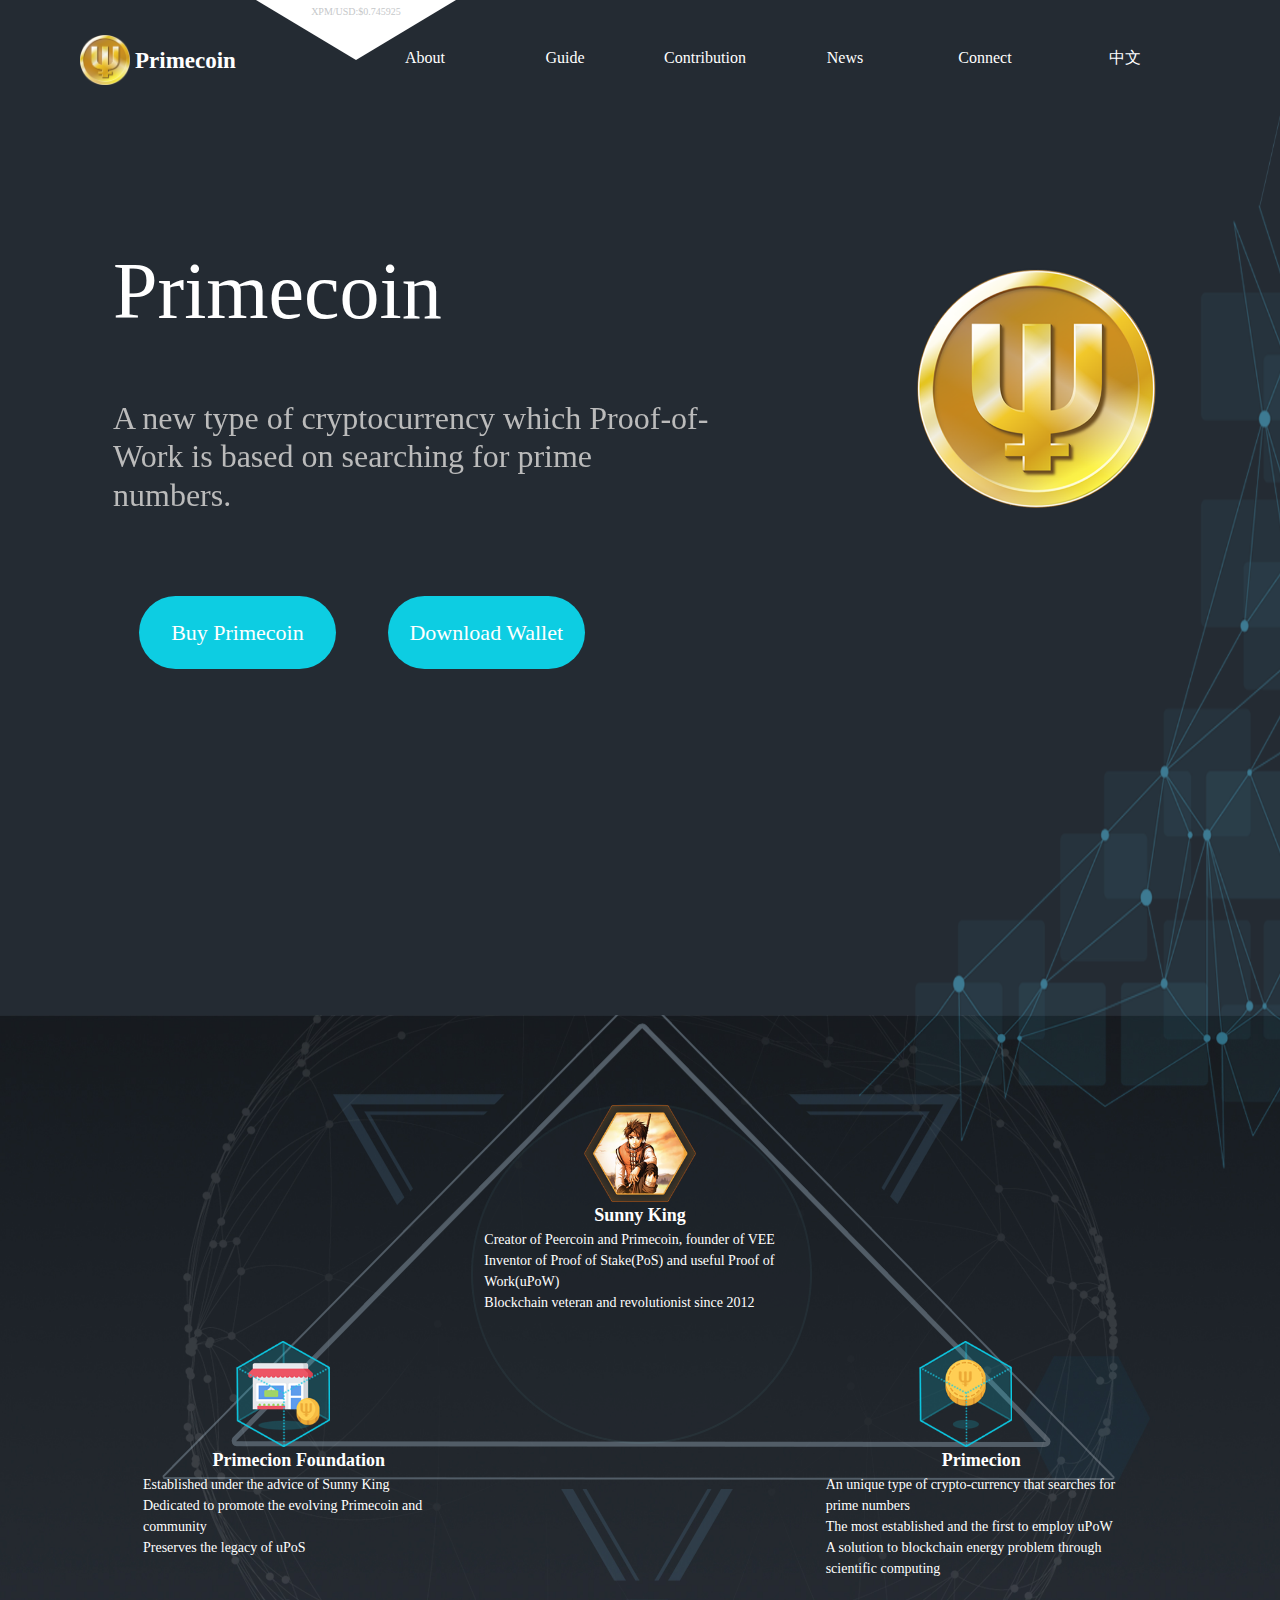
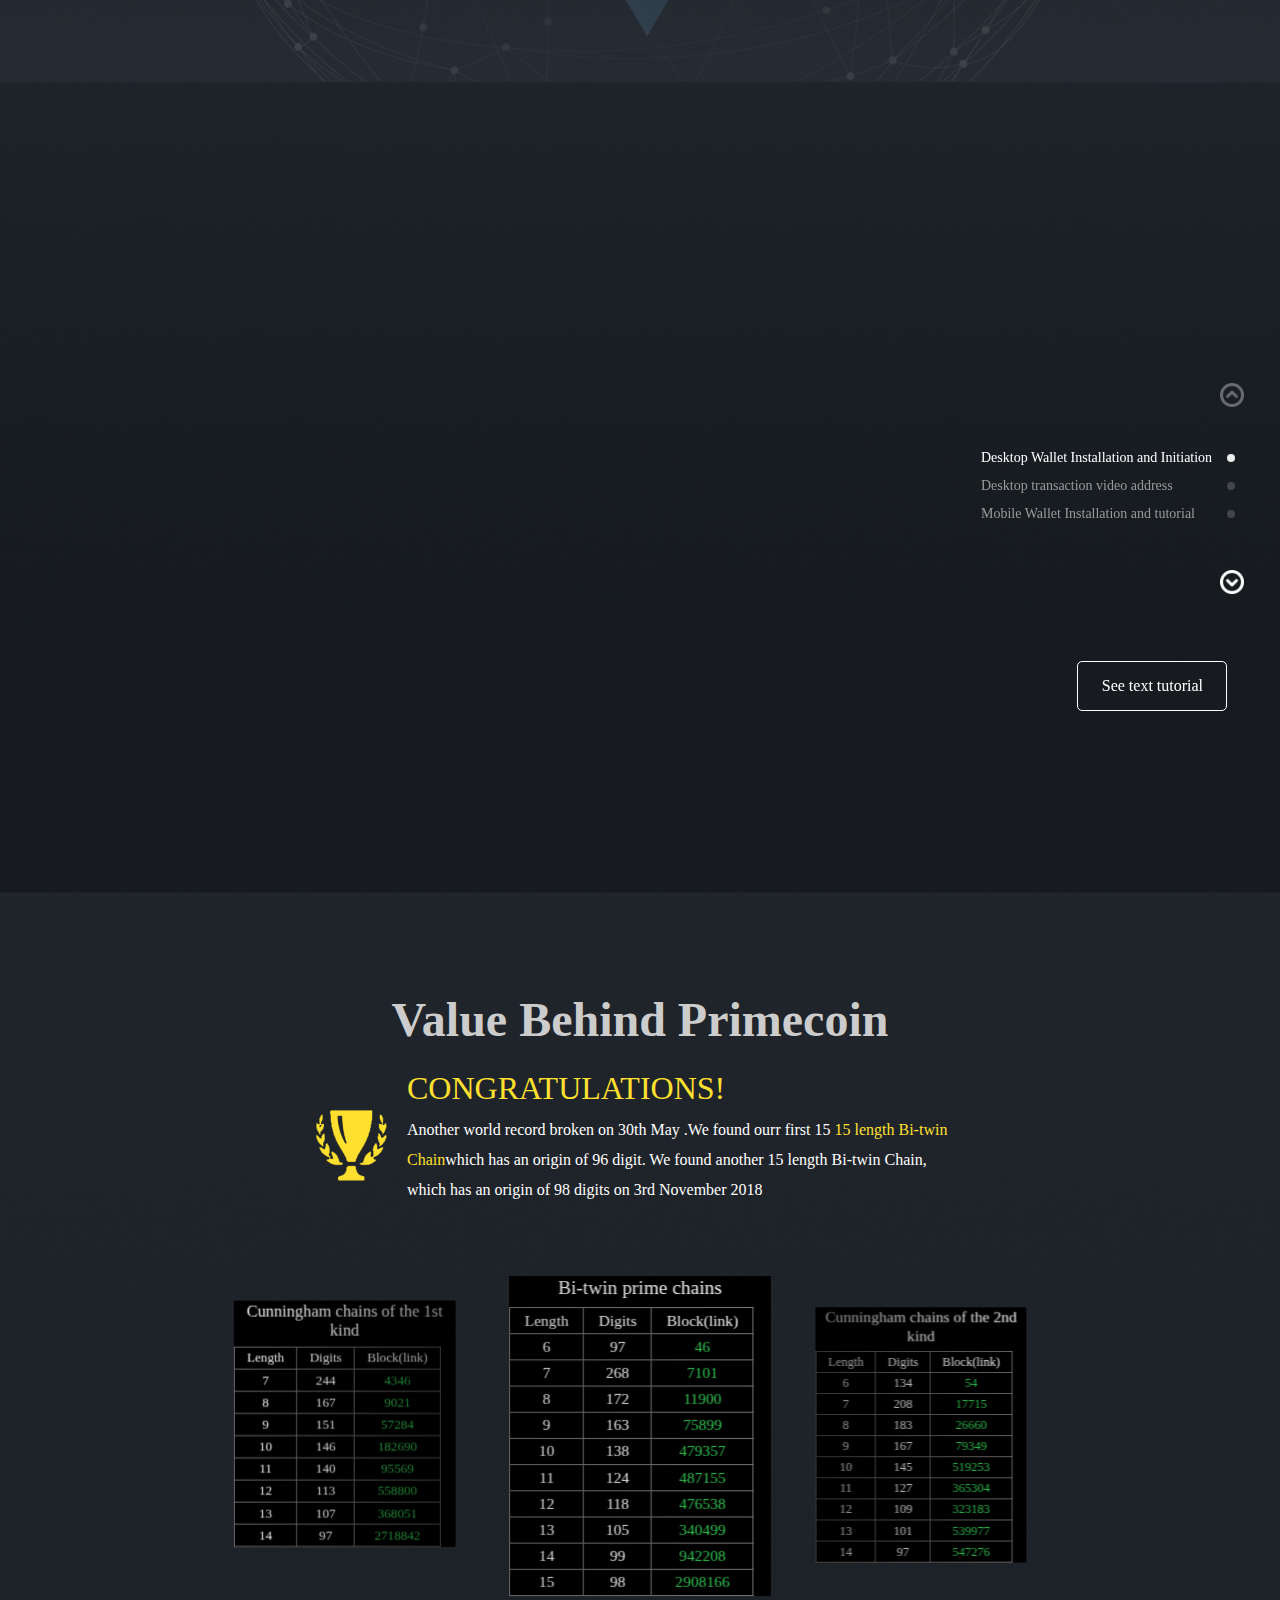
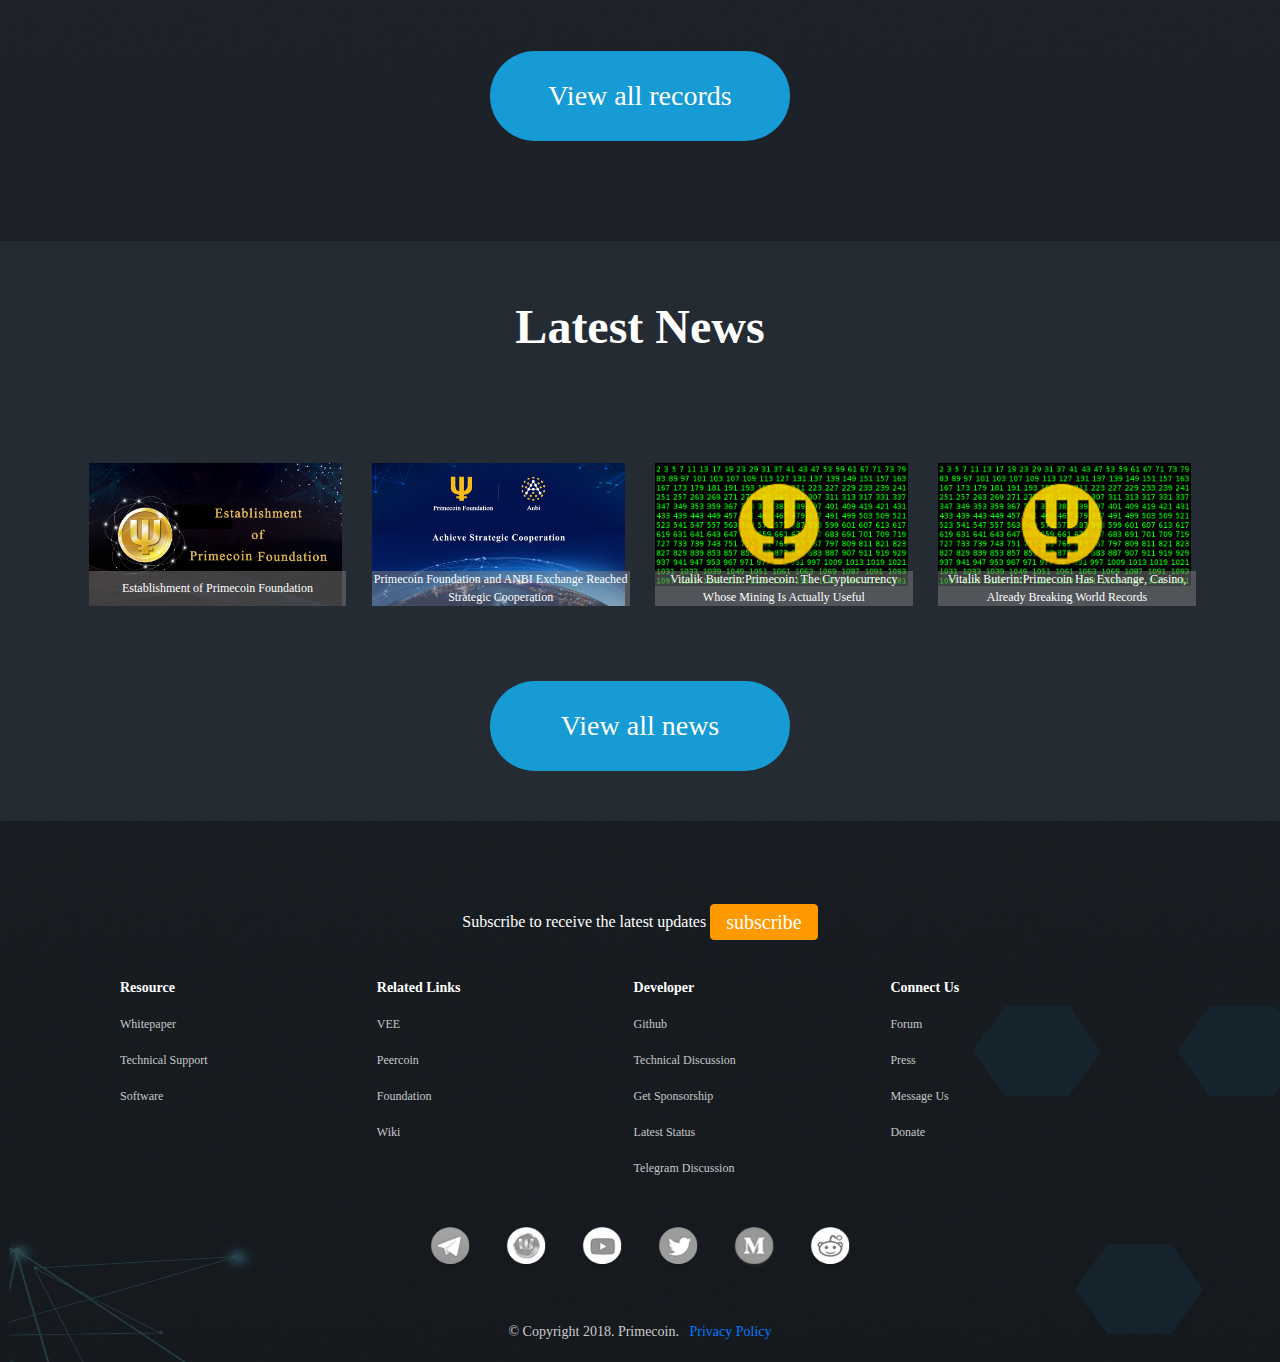
==== commit c3d21842: "update" ====
--- a/index.html
+++ b/index.html
@@ -1037,8 +1037,8 @@
   if (wd > 768){
     
     config = {
-      vx: 4,
-      vy:  4,
+      vx:4,
+      vy:4,
       height: 3,
       width: 3,
       count:150,
@@ -1410,7 +1410,7 @@
       $(".cn").css("display","block")
   })
   $(".hover").mouseout(function(){
-      $(this).css({"font-size":"16px","text-decoration":"underline","font-weight":"normal"})
+      $(this).css({"font-size":"16px","text-decoration":"none","font-weight":"normal"})
       $(".cn").css("display","none")
   })
 </script>
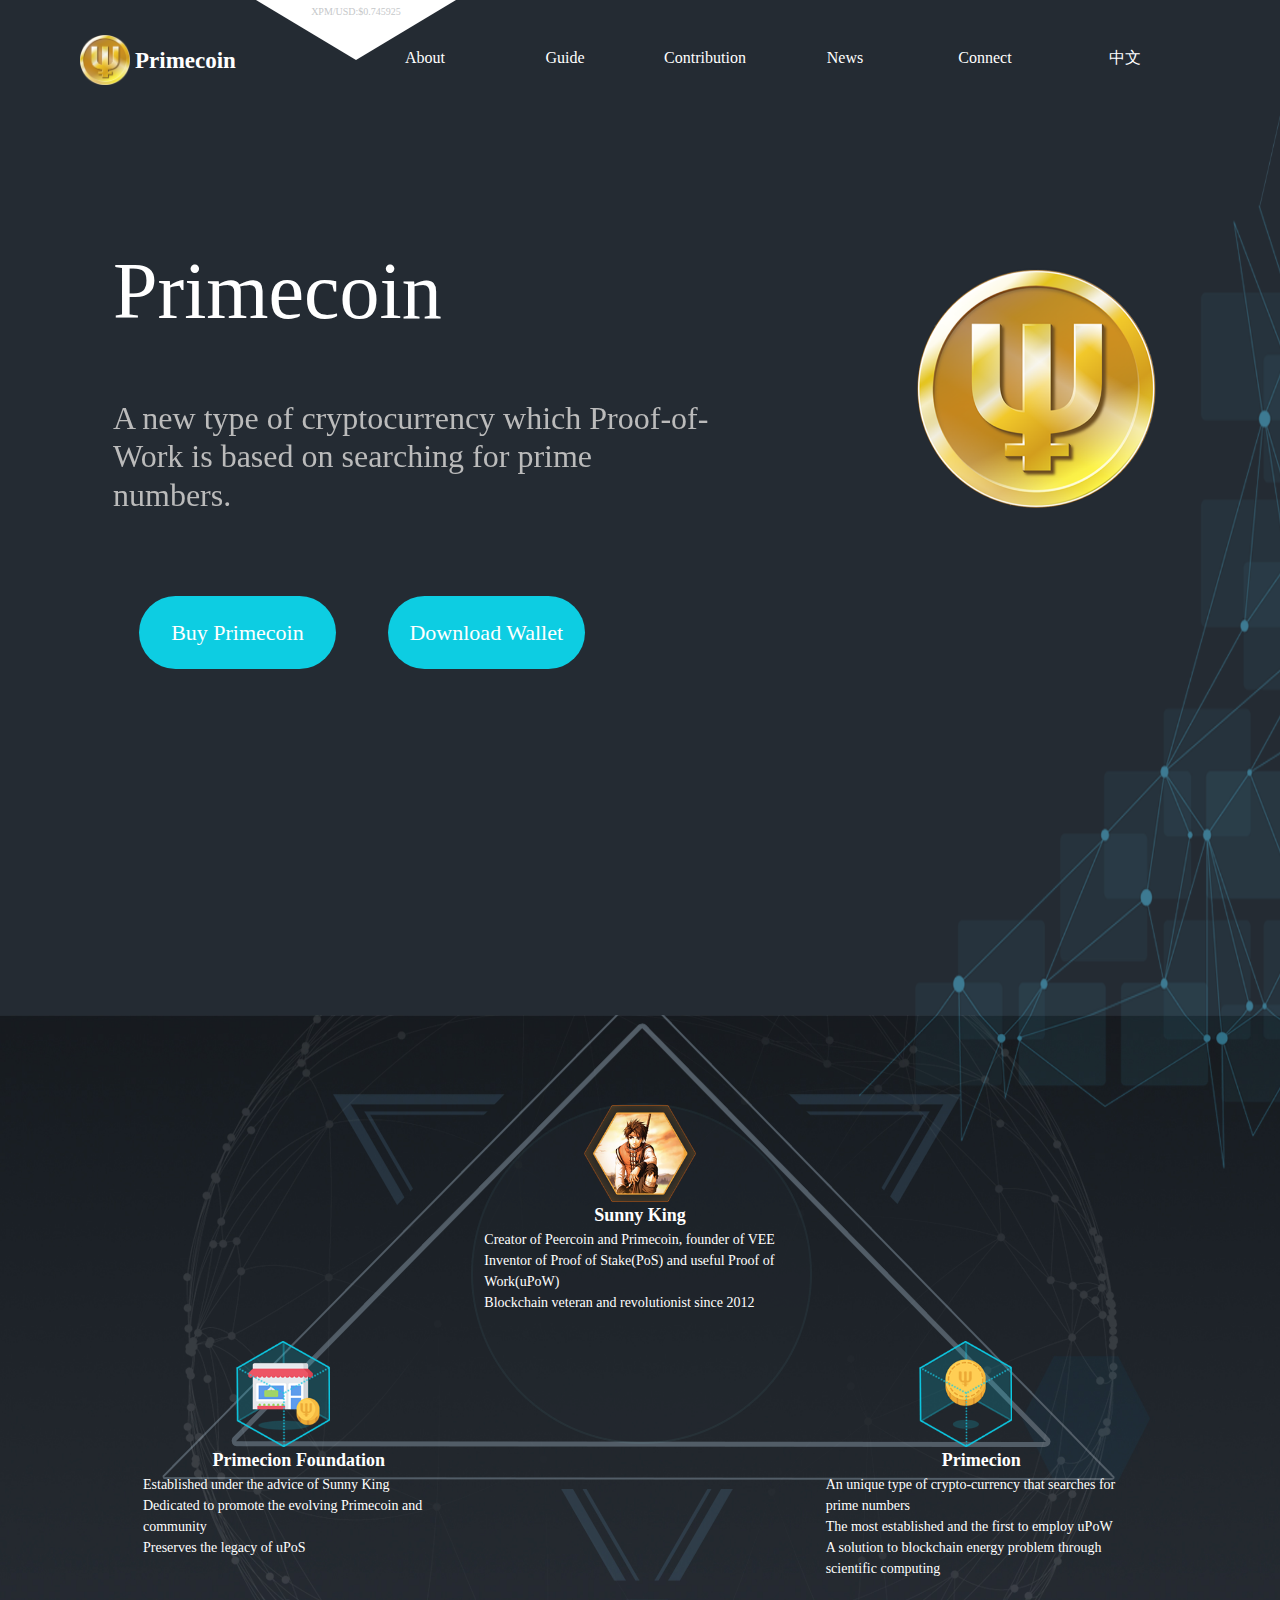
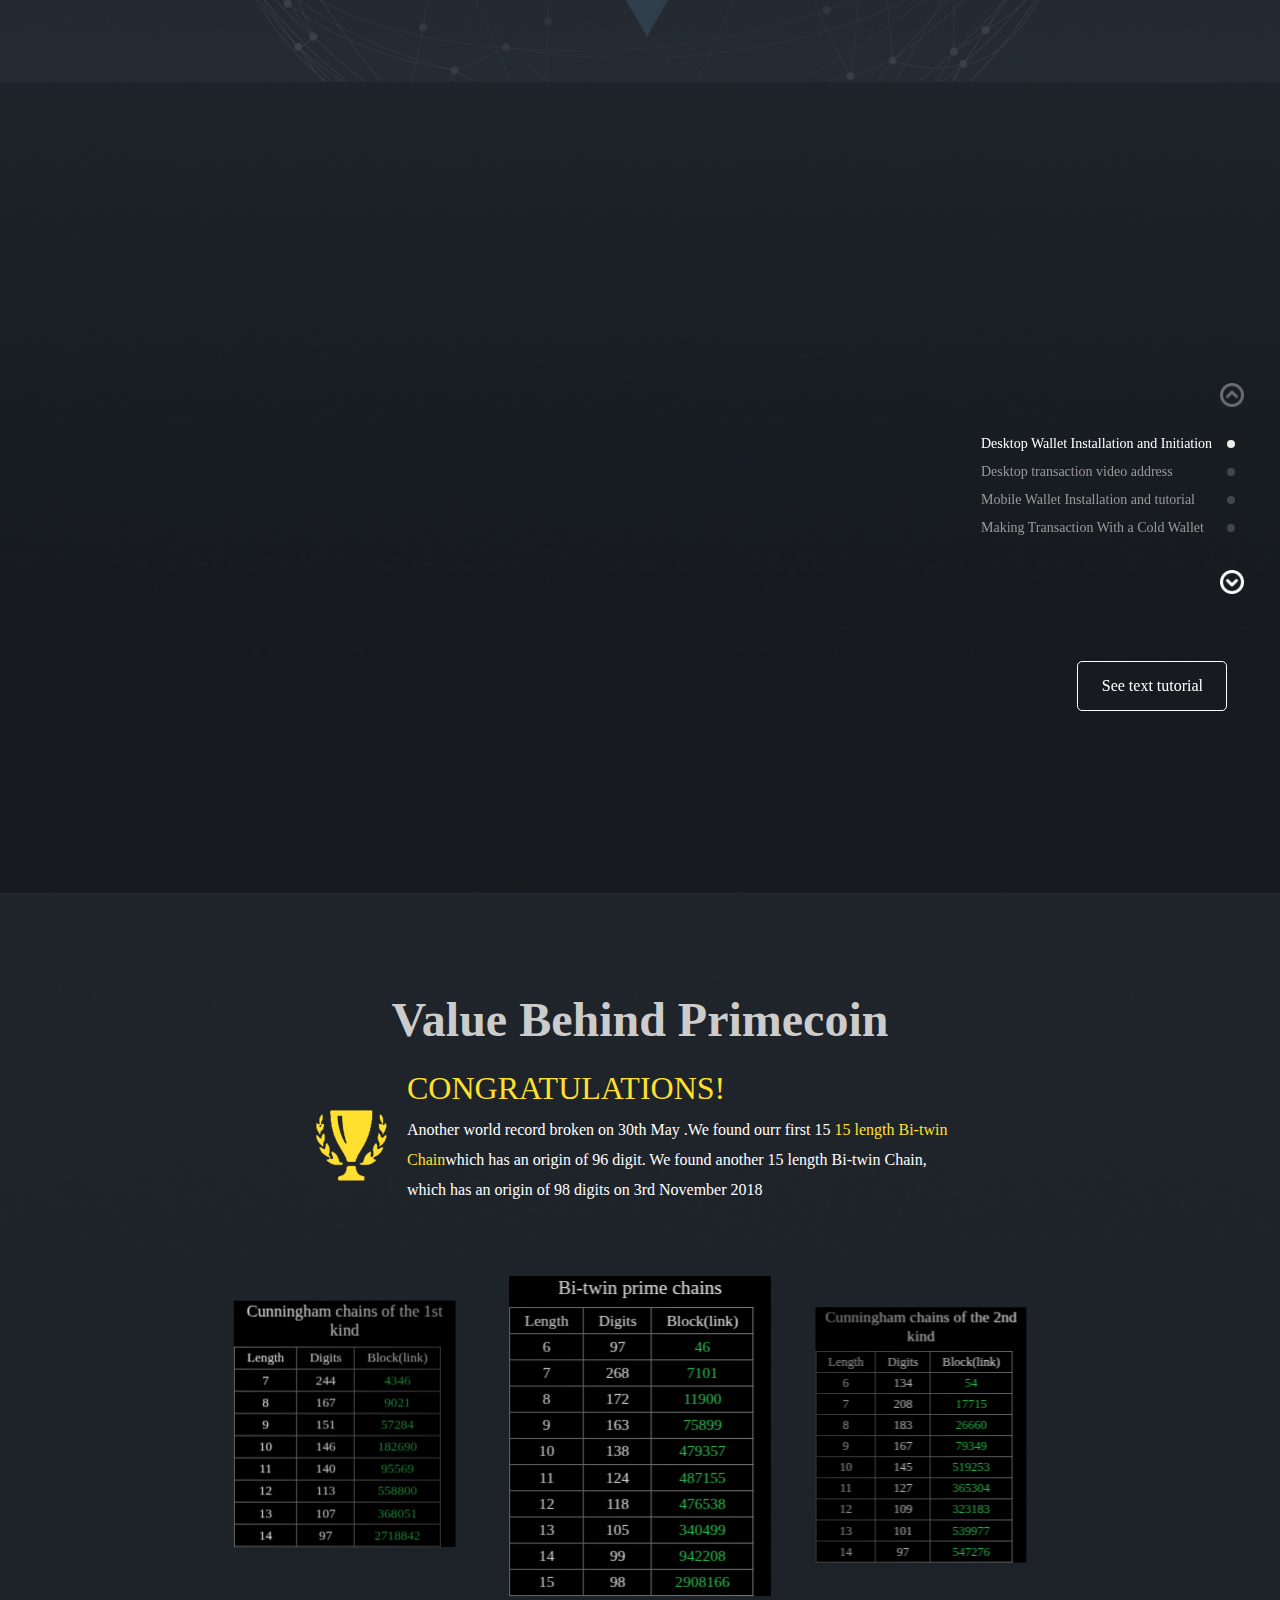
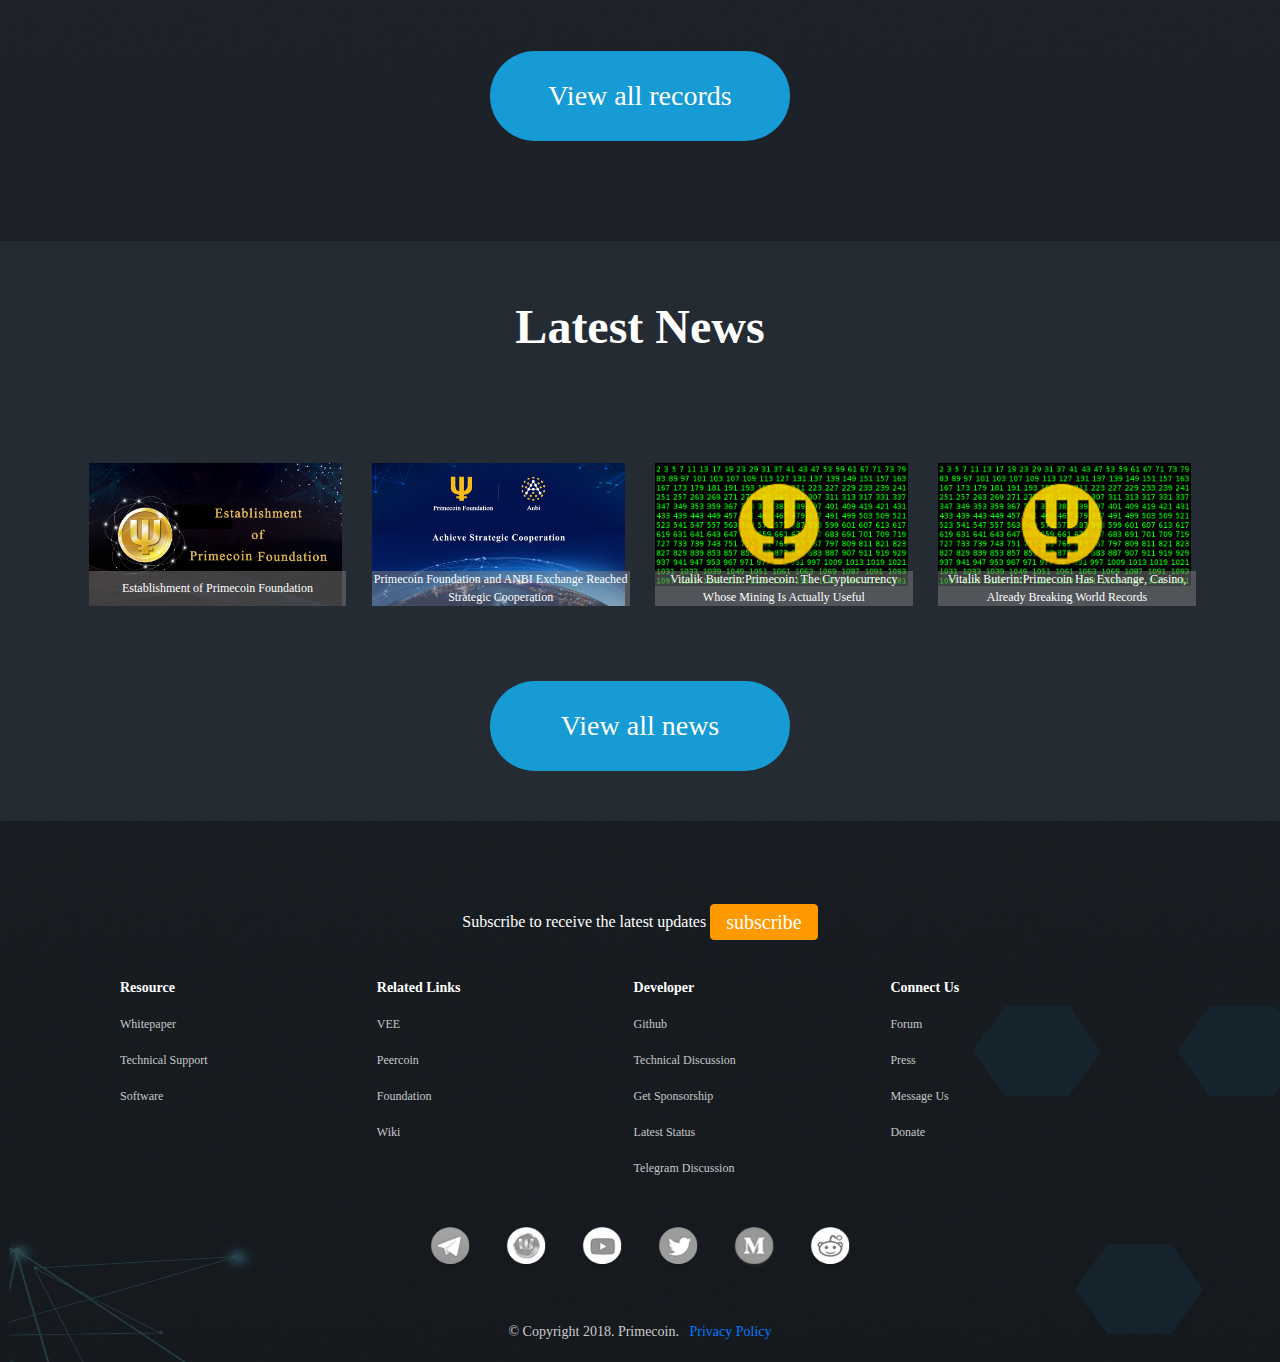
==== commit 7a03f8b6: "update" ====
--- a/index.html
+++ b/index.html
@@ -250,7 +250,7 @@
                 position: absolute;
                 width: 24px;
                 height: 24px;
-                top:81%;
+                top:78%;
                 left: calc(100% - 60px);
                 background-size: 24px 24px;
                 background-image: url("images/Arrow up.png");
@@ -263,7 +263,7 @@
                 background-image: url("images/Arrow Down.png");
             }
             .swiper-container-vertical>.swiper-pagination-bullets{
-                top:88%;
+                top:86%;
             }
             .news-bottom {
                 padding: 0px;
@@ -514,6 +514,7 @@
                        <li class="f " >Desktop Wallet Installation and Initiation</li>
                        <li>Desktop transaction video address</li>
                        <li >Mobile Wallet Installation and tutorial</li >
+                       <li>Making Transaction With a Cold Wallet</li>
                        <!--<li>Wallet tutorial three</li>-->
                        <!--<li>Wallet tutorial four</li>-->
                        <!--<li>Wallet tutorial five</li>-->
@@ -545,6 +546,7 @@
                         <li >Desktop Wallet Installation and Initiation</li>
                         <li  class="f ">Desktop transaction video address</li>
                         <li>Mobile Wallet Installation and tutorial</li >
+                        <li>Making Transaction With a Cold Wallet</li>
 
                     </div>
                     <div class=" col-md-1 text show">
@@ -573,6 +575,7 @@
                         <li>Desktop Wallet Installation and Initiation</li>
                         <li>Desktop transaction video address</li>
                         <li class="f">Mobile Wallet Installation and tutorial</li>
+                        <li>Making Transaction With a Cold Wallet</li>
                         <!--<li>Wallet tutorial three</li>-->
                         <!--<li>Wallet tutorial four</li>-->
                         <!--<li>Wallet tutorial five</li>-->
@@ -596,9 +599,33 @@
                         </div>
                     </div>
                 </div>
-                <!--<div class="swiper-slide swiper-no-swiping">Slide 3</div>-->
-                <!--<div class="swiper-slide swiper-no-swiping">Slide 4</div>-->
-                <!--<div class="swiper-slide swiper-no-swiping">Slide 5</div>-->
+                <div class="swiper-slide row col-12 swiper-no-swiping">
+
+                    <iframe  class="col-md-9 show" src="https://www.youtube.com/embed/js0PxDnF00E" frameborder="0" allow="accelerometer; autoplay; encrypted-media; gyroscope; picture-in-picture" allowfullscreen></iframe>
+                    <div class="list">
+                        <li>Desktop Wallet Installation and Initiation</li>
+                        <li>Desktop transaction video address</li>
+                        <li >Mobile Wallet Installation and tutorial</li>
+                        <li class="f">Making Transaction With a Cold Wallet</li>
+
+                    </div>
+                    <div class=" col-md-1 text show">
+                        <div class="button Button" >
+                        </div>
+                    </div>
+                    <div class="col-md-9 hide">
+                        <h2>Making Transaction With a Cold Wallet</h2>
+                      <p>Cold wallets are considered one of the most secure ways to store crypto-coins and to make transactions. To use code wallet, you must have two devices, with one of them completely dedicated to the cold wallet.
+                          Remember from the previous video that a device with cold wallet installed should avoid internet or any type of wireless connection including Bluetooth at all times. To conduct transactions on a cold wallet, you must first create or import a wallet address on the cold wallet. The process is similar to a hot wallet in the previous video. Create an HD or a regular address. Create a password that only you will remember, and make sure to back-up your seed or private key. Because cold wallets are security centered, you should try to avoid screenshots at all times and remember the seed or write them down by hand. You can check the security of your private keys using our convenient tool on the first page. You will not be able to view transactions on the cold wallet because it is offline. Create a wallet address here. Click on the QR button, then, enter your password to access the monitoring QR code. Now, on the hot wallet, select “Monitor Primecoin Cold” or “Monitor Cold HD Account” based on what you have generated on the cold wallet. Confirm your monitored address, and this process will import the public key to your hot wallet. However, the private key is only stored in your cold wallet. Here, I sent some Primecoins into the cold wallet.
+                          When sending a transaction, first you simply send a transaction using the hot wallet. The hot wallet will generate a QR code that contains all the information of this transaction. Do not close this window. Select “Sign Transaction” in the settings page of the cold wallet. Scan this QR code, and you will be able to view the transaction details. Click “Sign Transaction” and there will be a signed QR code generated on the cold wallet. Now, inverse the action and scan the cold wallet with the hot wallet. The hot wallet will then automatically send this transaction. The process is now complete.
+                      </p>
+                    </div>
+                    <div class="col-md-1 text hide">
+                        <div class="button Button1" >
+                        </div>
+                    </div>
+                </div>
+
             </div>
             <!-- Add Pagination -->
 
@@ -634,6 +661,7 @@
                             <li class="f">Desktop Wallet Installation and Initiation</li>
                             <li>Desktop transaction video address</li>
                             <li>Mobile Wallet Installation and tutorial</li>
+                            <li>Making Transaction With a Cold Wallet</li>
 
                         </div>
 
@@ -653,7 +681,7 @@
                             <li>Desktop Wallet Installation and Initiation</li>
                             <li class="f">Desktop transaction video address</li>
                             <li>Mobile Wallet Installation and tutorial</li>
-
+                            <li>Making Transaction With a Cold Wallet</li>
                         </div>
 
 
@@ -675,10 +703,25 @@
                             <li>Desktop Wallet Installation and Initiation</li>
                             <li>Desktop transaction video address</li>
                             <li class="f">Mobile Wallet Installation and tutorial</li>
-
-                        </div>
-                    </div>
-
+                              <li>Making Transaction With a Cold Wallet</li>
+                        </div>
+                    </div>
+                    <div class="swiper-slide row  swiper-no-swiping">
+                        <iframe  class="col-12" src="https://www.youtube.com/embed/js0PxDnF00E" frameborder="0" allow="accelerometer; autoplay; encrypted-media; gyroscope; picture-in-picture" allowfullscreen></iframe>
+                        <div class=" col-12">
+                          <p>
+                              Cold wallets are considered one of the most secure ways to store crypto-coins and to make transactions. To use code wallet, you must have two devices, with one of them completely dedicated to the cold wallet.
+                              Remember from the previous video that a device with cold wallet installed should avoid internet or any type of wireless connection including Bluetooth at all times. To conduct transactions on a cold wallet, you must first create or import a wallet address on the cold wallet. The process is similar to a hot wallet in the previous video. Create an HD or a regular address. Create a password that only you will remember, and make sure to back-up your seed or private key. Because cold wallets are security centered, you should try to avoid screenshots at all times and remember the seed or write them down by hand. You can check the security of your private keys using our convenient tool on the first page. You will not be able to view transactions on the cold wallet because it is offline. Create a wallet address here. Click on the QR button, then, enter your password to access the monitoring QR code. Now, on the hot wallet, select “Monitor Primecoin Cold” or “Monitor Cold HD Account” based on what you have generated on the cold wallet. Confirm your monitored address, and this process will import the public key to your hot wallet. However, the private key is only stored in your cold wallet. Here, I sent some Primecoins into the cold wallet.
+                              When sending a transaction, first you simply send a transaction using the hot wallet. The hot wallet will generate a QR code that contains all the information of this transaction. Do not close this window. Select “Sign Transaction” in the settings page of the cold wallet. Scan this QR code, and you will be able to view the transaction details. Click “Sign Transaction” and there will be a signed QR code generated on the cold wallet. Now, inverse the action and scan the cold wallet with the hot wallet. The hot wallet will then automatically send this transaction. The process is now complete.
+                          </p>
+                        </div>
+                        <div class="list">
+                            <li>Desktop Wallet Installation and Initiation</li>
+                            <li>Desktop transaction video address</li>
+                            <li>Mobile Wallet Installation and tutorial</li>
+                            <li  class="f">Making Transaction With a Cold Wallet</li>
+                        </div>
+                    </div>
                 </div>
 
 
